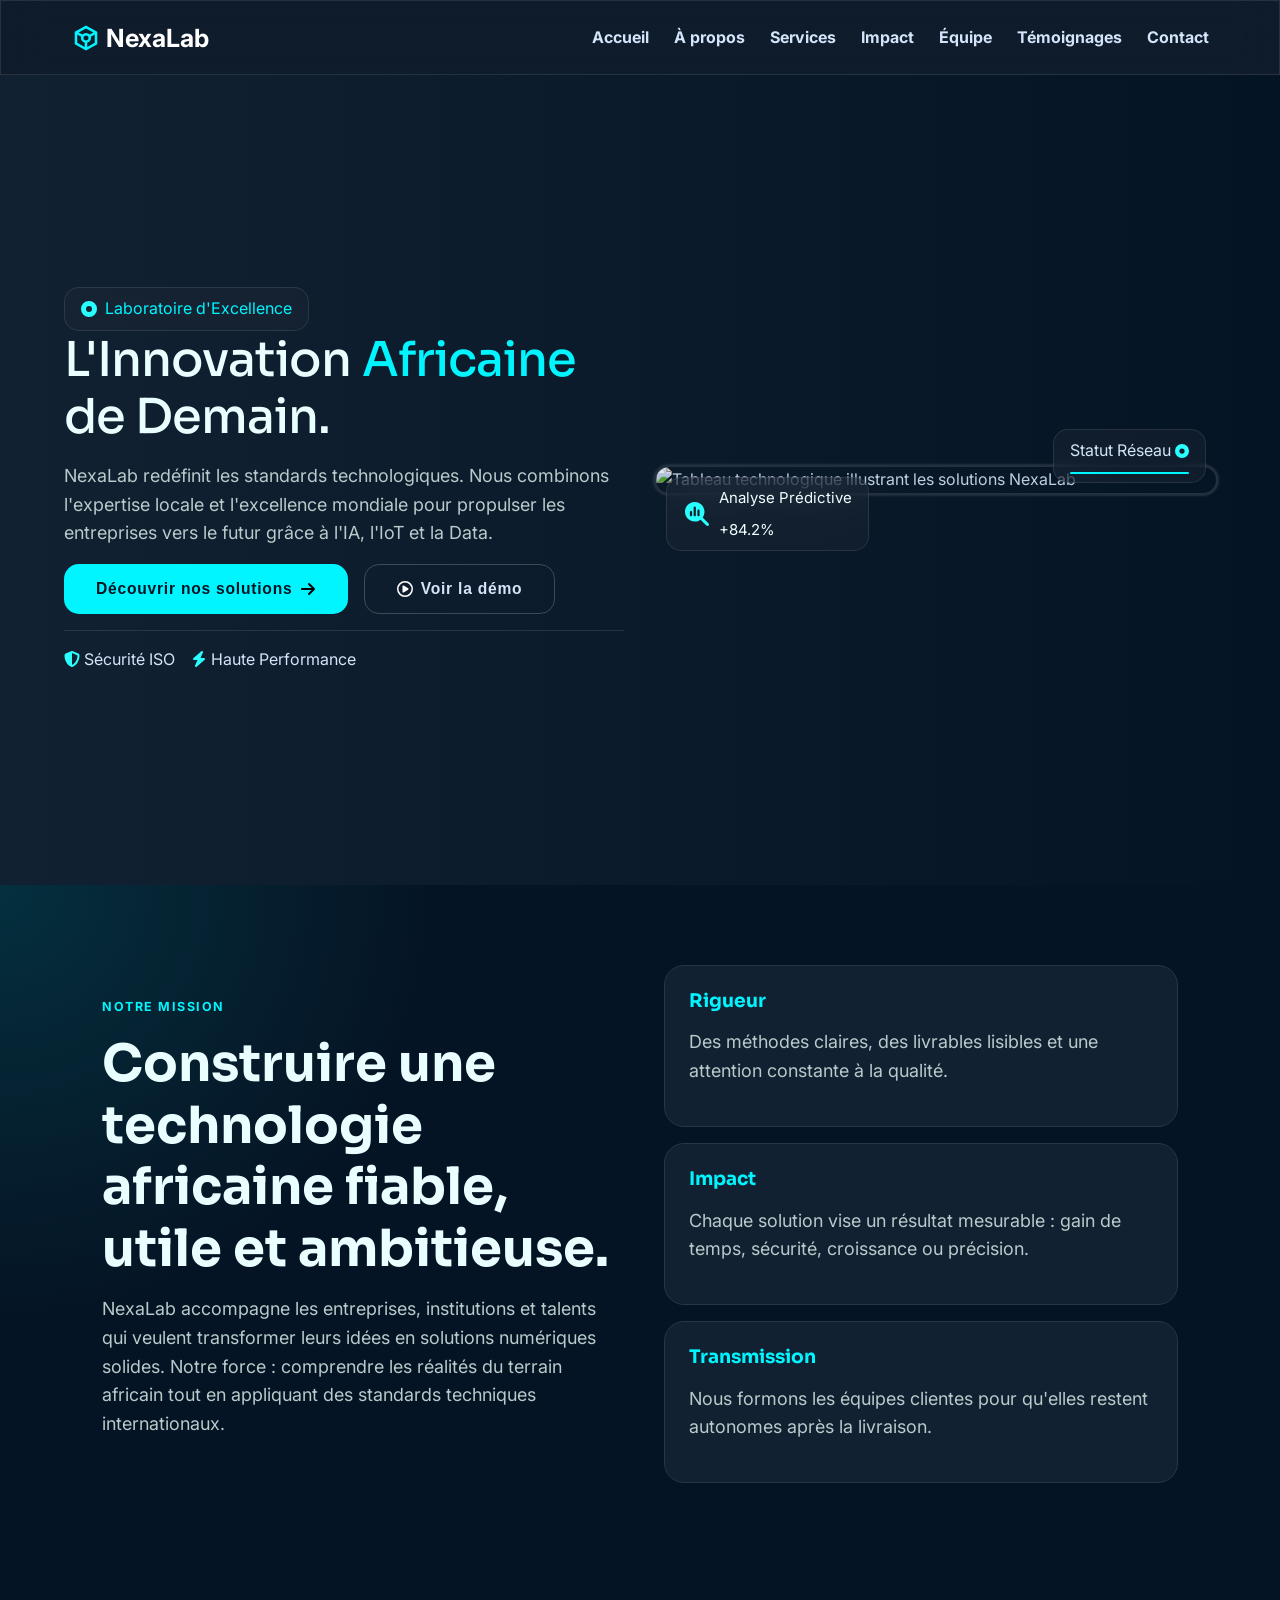
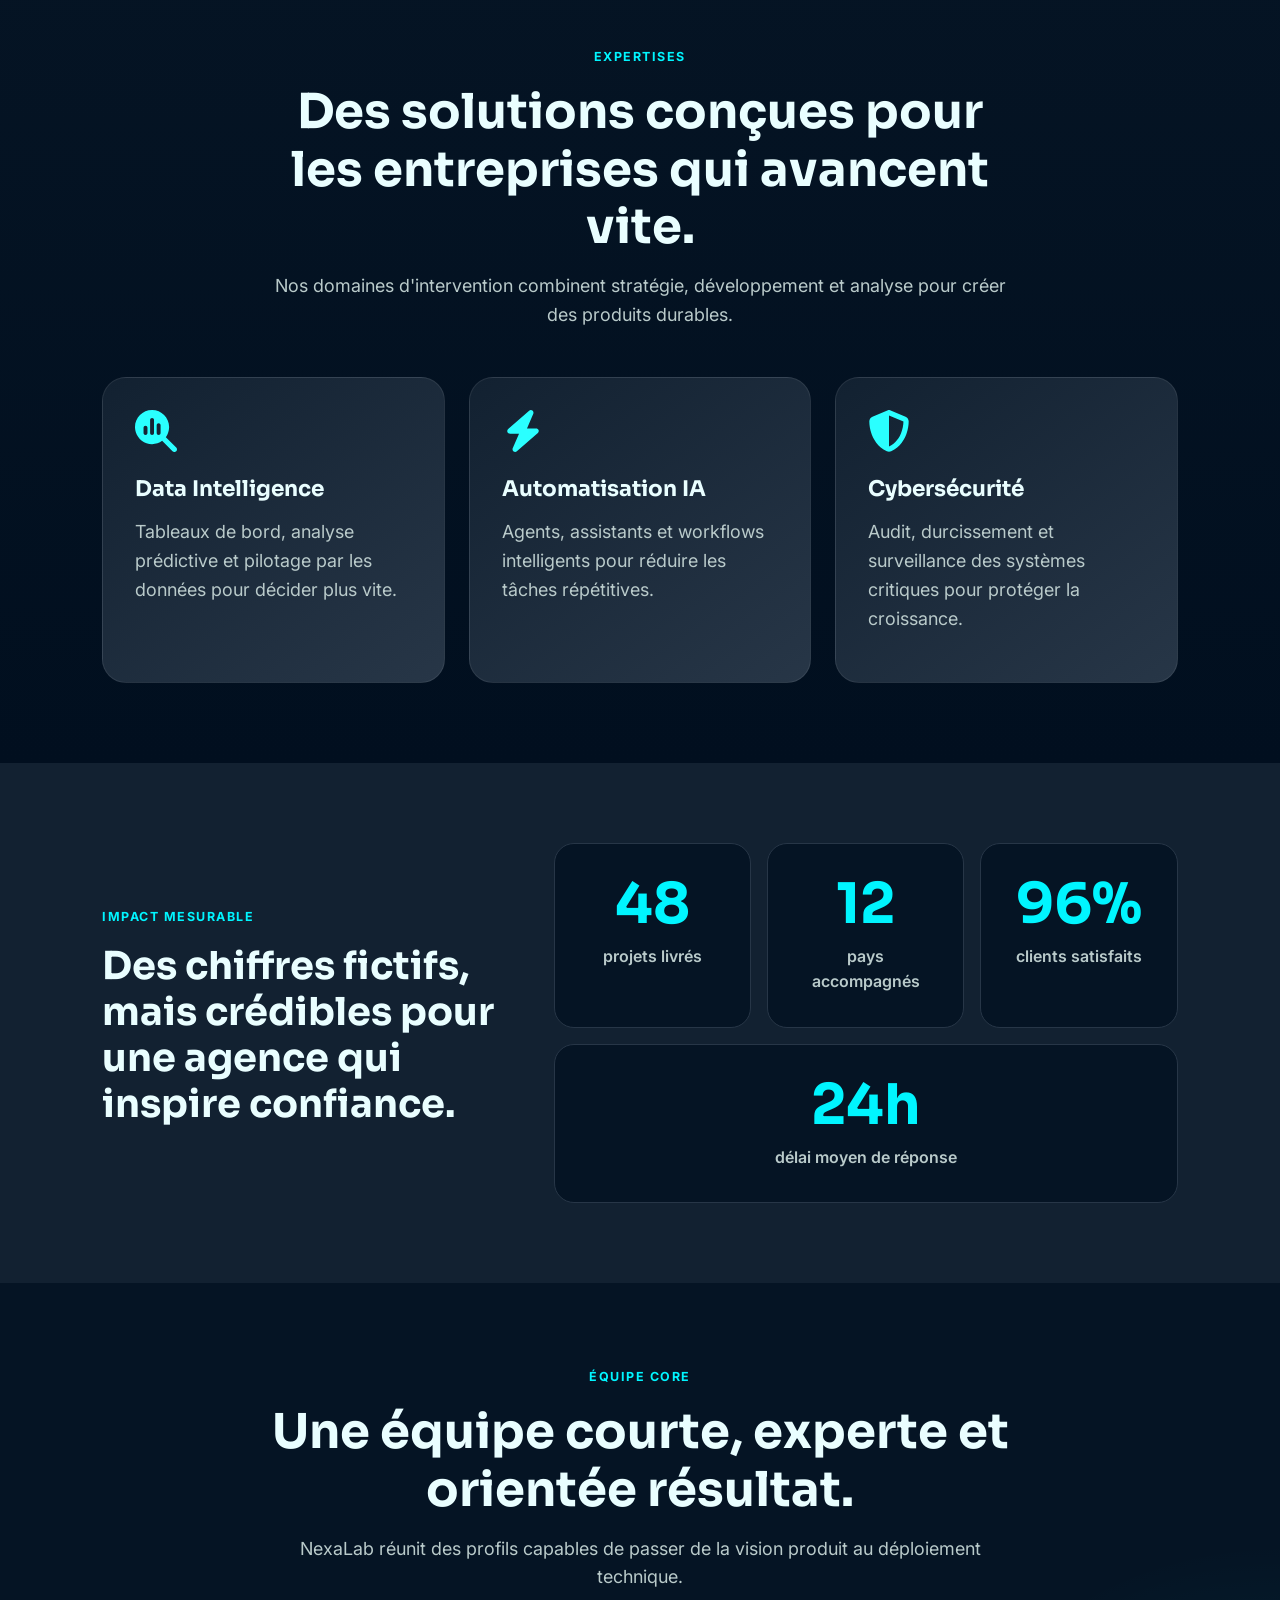
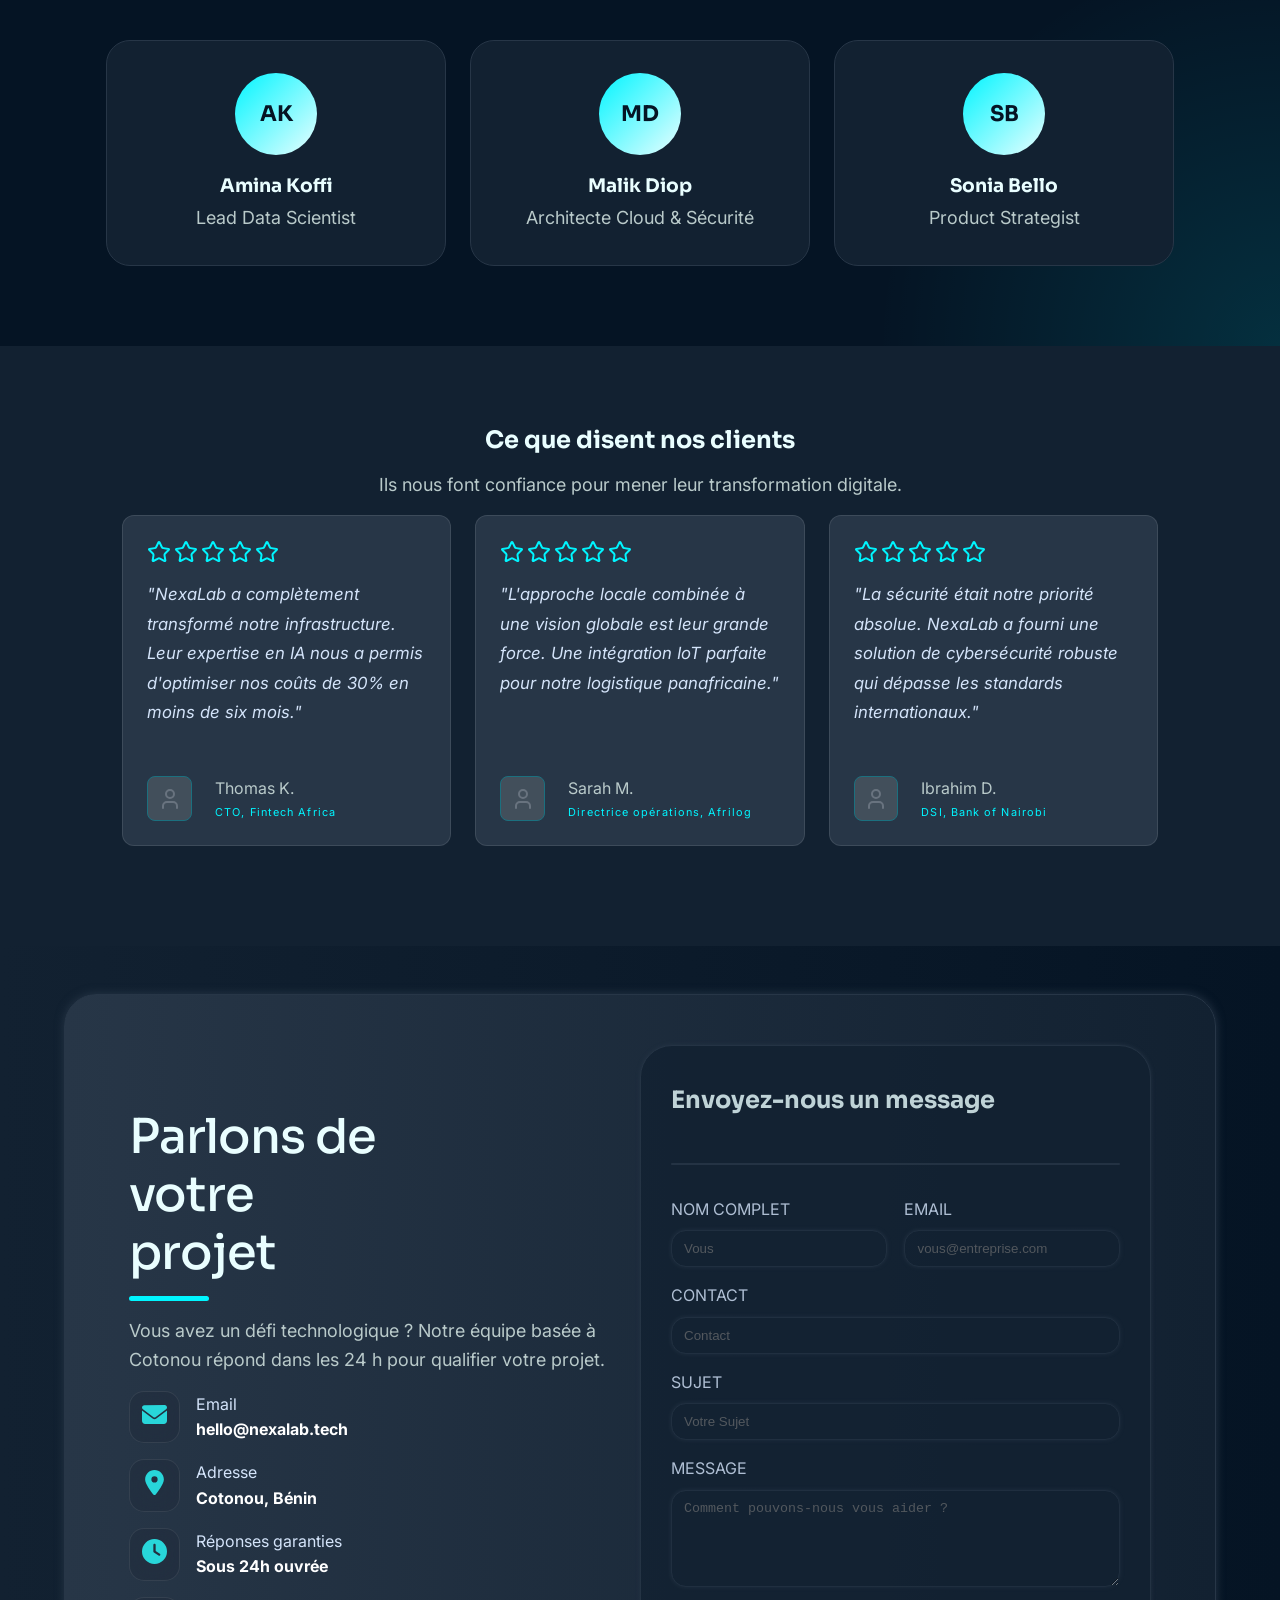
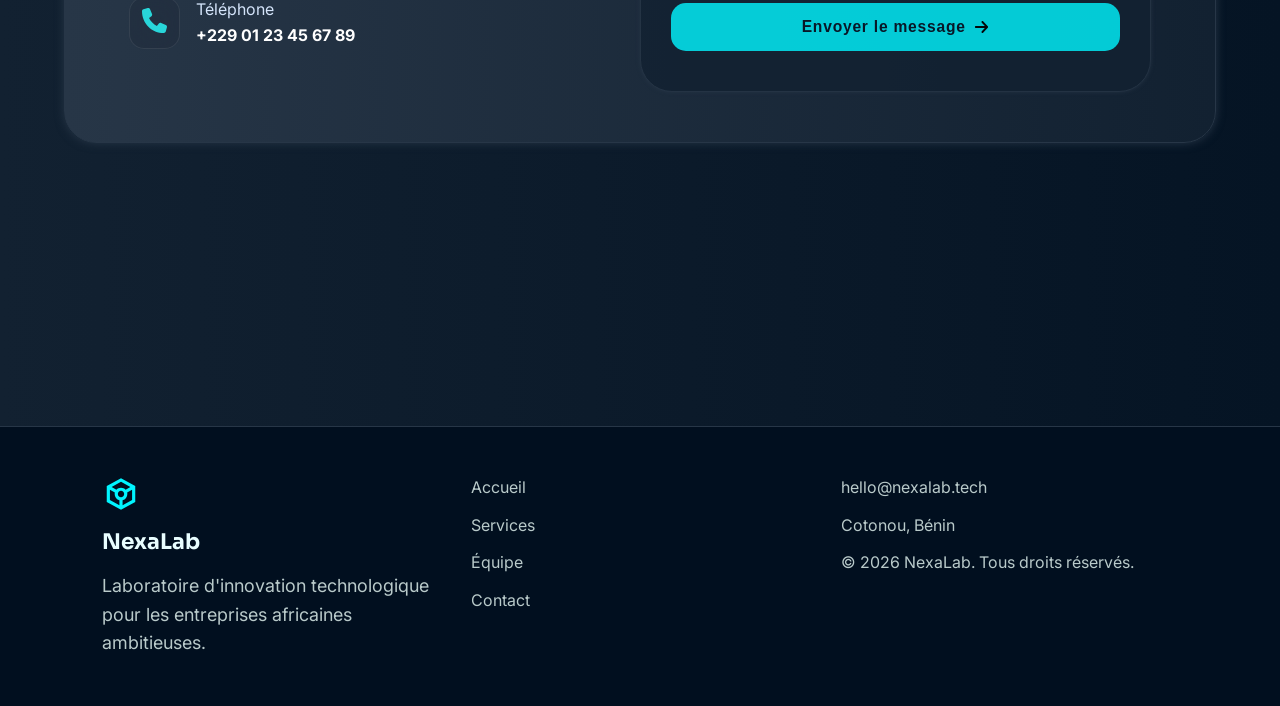
==== nexalab/index.html @ 7eaef346 "Finaliser la page d'accueil NexaLab" ====
<!DOCTYPE html>
<html lang="fr">

<head>
    <meta charset="UTF-8"> <!-- Définition de l'encodage des caractères dans la page-->
    <meta name="viewport" content="width=device-width, initial-scale=1.0">
    <!-- Metadonnées pour le référencement et les réseaux sociaux -->
    <meta name="NexaLab" content="NexaLab-Homepage"> <!-- Information sur la page -->
    <meta name="Groupe-N-6" content="NexaLab - Votre laboratoire de données de confiance">
    <!-- Information sur les auteurs de la page -->
    <title>NexaLab</title> <!-- Titre de la page -->
    <link rel="stylesheet" href="styles/base.css"> <!-- Liaison avec le fichier CSS pour les styles globaux -->
    <link rel="stylesheet" href="styles/header.css"> <!-- Liaison avec le fichier CSS pour les styles de l'en-tête -->
    <link rel="stylesheet" href="styles/hero.css">
    <!-- Liaison avec le fichier CSS pour les styles de la section hero -->
    <link rel="stylesheet" href="styles/services.css">
    <!-- Liaison avec le fichier CSS pour les styles de la section services -->
    <link rel="stylesheet" href="styles/stats.css">
    <!-- Liaison avec le fichier CSS pour les styles de la section statistiques -->
    <link rel="stylesheet" href="styles/team.css">
    <!-- Liaison avec le fichier CSS pour les styles de la section équipe -->
    <link rel="stylesheet" href="styles/testimonials.css">
    <!-- Liaison avec le fichier CSS pour les styles de la section témoignages -->
    <link rel="stylesheet" href="styles/contact.css">
    <!-- Liaison avec le fichier CSS pour les styles de la section contact -->
    <link rel="stylesheet" href="styles/about.css">
    <!-- Liaison avec le fichier CSS pour les styles de la section à propos -->
    <link rel="stylesheet" href="styles/footer.css">
    <!-- Liaison avec le fichier CSS pour les styles du pied de page -->
    <link rel="shortcut icon" href="assets/images/icons/NexaLab-icon.svg" type="image/svg+xml">
</head>

<body>
    <header id="header" class="glass-effect">
        <div class="header-logo">
            <img src="assets/images/icons/NexaLab-icon.svg" alt="Logo de l'entreprise">
            <span class="header-title">NexaLab</span>
        </div>
        <button class="menu-button" aria-label="Ouvrir le menu de navigation"><img class="menu-icon" src="assets/icons/menu-icon.svg" alt=""></button>
        <nav aria-label="Barre de navigation principale" class="header-navbar">
            <ul>
                <li><a href="#hero">Accueil</a></li>
                <li><a href="#a-propos">À propos</a></li>
                <li><a href="#services">Services</a></li>
                <li><a href="#stats">Impact</a></li>
                <li><a href="#team">Équipe</a></li>
                <li><a href="#temoignages">Témoignages</a></li>
                <li><a href="#contact">Contact</a></li>
            </ul>
        </nav>
    </header>
    <main>
        <section id="hero">
        <div class="container">
            <div class="container-left">
                <span class="info glass-effect"> <img class="fa-svg fa-svg--accent fa-anim-beat-fade"
                        src="assets/images/icons/circle-dot.svg" alt=""> Laboratoire d'Excellence</span>
                <h1 class="hero-title">L'Innovation <span class="hero-title-c">Africaine</span> de Demain.</h1>
                <p>NexaLab redéfinit les standards technologiques. Nous combinons l'expertise locale et l'excellence
                    mondiale pour propulser les entreprises vers le futur grâce à l'IA, l'IoT et la Data.</p>
                <div class="hero-buttons">
                    <button class="btn btn-primary">Découvrir nos solutions <img class="fa-svg fa-svg--black"
                            src="assets/images/icons/arrow-right.svg" alt=""></button>
                    <button class="btn btn-outline">
                        <img class="fa-svg fa-svg--white" src="assets/images/icons/circle-play-regular.svg" alt="">
                        Voir la démo
                    </button>
                </div>
                <div class="hero-divider"></div>
                <div class="hero-functions">
                    <div class="hero-function">
                        <img class="fa-svg fa-svg--accent" src="assets/images/icons/shield-halved.svg" alt="">
                        <span>Sécurité ISO</span>
                    </div>
                    <div class="hero-function">
                        <img class="fa-svg fa-svg--accent" src="assets/images/icons/bolt.svg" alt="">
                        <span>Haute Performance</span>
                    </div>
                </div>
            </div>
            <div class="container-right">
                <div class="hero-image-container">
                    <img class="hero-image" src="./assets/images/hero-innovation.svg" alt="Tableau technologique illustrant les solutions NexaLab">
                    <div class="hero-analyse glass-effect">
                        <img class="fa-svg fa-svg--accent" src="assets/images/icons/magnifying-glass-chart.svg"
                            alt="">
                        <div class="analyse-content">
                            <span>Analyse Prédictive</span>
                            +84.2%
                        </div>
                    </div>
                    <div class="hero-progress glass-effect">
                        <div class="progress-title">
                            Statut Réseau
                            <img class="fa-svg fa-svg--accent fa-anim-beat-fade"
                                src="assets/images/icons/circle-dot.svg" alt="">
                        </div>
                        <div class="hero-progress-bar"></div>
                    </div>
                </div>
            </div>
        </div>
        </section>

    <section id="a-propos" class="about-section">
        <div class="about-content">
            <span class="section-kicker">Notre mission</span>
            <h2>Construire une technologie africaine fiable, utile et ambitieuse.</h2>
            <p>
                NexaLab accompagne les entreprises, institutions et talents qui veulent transformer leurs idées
                en solutions numériques solides. Notre force : comprendre les réalités du terrain africain tout en
                appliquant des standards techniques internationaux.
            </p>
        </div>
        <div class="about-points">
            <article class="about-card">
                <h3>Rigueur</h3>
                <p>Des méthodes claires, des livrables lisibles et une attention constante à la qualité.</p>
            </article>
            <article class="about-card">
                <h3>Impact</h3>
                <p>Chaque solution vise un résultat mesurable : gain de temps, sécurité, croissance ou précision.</p>
            </article>
            <article class="about-card">
                <h3>Transmission</h3>
                <p>Nous formons les équipes clientes pour qu'elles restent autonomes après la livraison.</p>
            </article>
        </div>
    </section>

    <section id="services" class="services-section">
        <div class="section-heading">
            <span class="section-kicker">Expertises</span>
            <h2>Des solutions conçues pour les entreprises qui avancent vite.</h2>
            <p>Nos domaines d'intervention combinent stratégie, développement et analyse pour créer des produits durables.</p>
        </div>
        <div class="services-grid">
            <article class="service-card">
                <img class="service-icon" src="assets/images/icons/magnifying-glass-chart.svg" alt="">
                <h3>Data Intelligence</h3>
                <p>Tableaux de bord, analyse prédictive et pilotage par les données pour décider plus vite.</p>
            </article>
            <article class="service-card">
                <img class="service-icon" src="assets/images/icons/bolt.svg" alt="">
                <h3>Automatisation IA</h3>
                <p>Agents, assistants et workflows intelligents pour réduire les tâches répétitives.</p>
            </article>
            <article class="service-card">
                <img class="service-icon" src="assets/images/icons/shield-halved.svg" alt="">
                <h3>Cybersécurité</h3>
                <p>Audit, durcissement et surveillance des systèmes critiques pour protéger la croissance.</p>
            </article>
        </div>
    </section>

    <section id="stats" class="stats-section">
        <div class="stats-intro">
            <span class="section-kicker">Impact mesurable</span>
            <h2>Des chiffres fictifs, mais crédibles pour une agence qui inspire confiance.</h2>
        </div>
        <div class="stats-grid">
            <article class="stat-card">
                <strong>48</strong>
                <span>projets livrés</span>
            </article>
            <article class="stat-card">
                <strong>12</strong>
                <span>pays accompagnés</span>
            </article>
            <article class="stat-card">
                <strong>96%</strong>
                <span>clients satisfaits</span>
            </article>
            <article class="stat-card">
                <strong>24h</strong>
                <span>délai moyen de réponse</span>
            </article>
        </div>
    </section>

    <section id="team" class="team-section">
        <div class="section-heading">
            <span class="section-kicker">Équipe core</span>
            <h2>Une équipe courte, experte et orientée résultat.</h2>
            <p>NexaLab réunit des profils capables de passer de la vision produit au déploiement technique.</p>
        </div>
        <div class="team-grid">
            <article class="team-card">
                <div class="team-avatar">AK</div>
                <h3>Amina Koffi</h3>
                <p>Lead Data Scientist</p>
            </article>
            <article class="team-card">
                <div class="team-avatar">MD</div>
                <h3>Malik Diop</h3>
                <p>Architecte Cloud & Sécurité</p>
            </article>
            <article class="team-card">
                <div class="team-avatar">SB</div>
                <h3>Sonia Bello</h3>
                <p>Product Strategist</p>
            </article>
        </div>
    </section>
    
     <!-- témoignage-->
<section class="temoignages" id="temoignages">
      <div class="section-header">
        <div>
          <h2 class="section-title">Ce que disent nos clients</h2>
          <p class="section-subtitle">Ils nous font confiance pour mener leur transformation digitale.</p>
        </div>
      </div>

      <div class="temoignages__grid">

        <article class="temoignage-card">
          <div class="temoignage-card__top">
            <div class="temoignage-card__stars">
              <svg xmlns="http://www.w3.org/2000/svg" width="24" height="24" viewBox="0 0 24 24" fill="none" stroke="currentColor" stroke-width="2" stroke-linecap="round" stroke-linejoin="round" class="lucide lucide-star-icon lucide-star"><path d="M11.525 2.295a.53.53 0 0 1 .95 0l2.31 4.679a2.123 2.123 0 0 0 1.595 1.16l5.166.756a.53.53 0 0 1 .294.904l-3.736 3.638a2.123 2.123 0 0 0-.611 1.878l.882 5.14a.53.53 0 0 1-.771.56l-4.618-2.428a2.122 2.122 0 0 0-1.973 0L6.396 21.01a.53.53 0 0 1-.77-.56l.881-5.139a2.122 2.122 0 0 0-.611-1.879L2.16 9.795a.53.53 0 0 1 .294-.906l5.165-.755a2.122 2.122 0 0 0 1.597-1.16z"/></svg>
              <svg xmlns="http://www.w3.org/2000/svg" width="24" height="24" viewBox="0 0 24 24" fill="none" stroke="currentColor" stroke-width="2" stroke-linecap="round" stroke-linejoin="round" class="lucide lucide-star-icon lucide-star"><path d="M11.525 2.295a.53.53 0 0 1 .95 0l2.31 4.679a2.123 2.123 0 0 0 1.595 1.16l5.166.756a.53.53 0 0 1 .294.904l-3.736 3.638a2.123 2.123 0 0 0-.611 1.878l.882 5.14a.53.53 0 0 1-.771.56l-4.618-2.428a2.122 2.122 0 0 0-1.973 0L6.396 21.01a.53.53 0 0 1-.77-.56l.881-5.139a2.122 2.122 0 0 0-.611-1.879L2.16 9.795a.53.53 0 0 1 .294-.906l5.165-.755a2.122 2.122 0 0 0 1.597-1.16z"/></svg>
              <svg xmlns="http://www.w3.org/2000/svg" width="24" height="24" viewBox="0 0 24 24" fill="none" stroke="currentColor" stroke-width="2" stroke-linecap="round" stroke-linejoin="round" class="lucide lucide-star-icon lucide-star"><path d="M11.525 2.295a.53.53 0 0 1 .95 0l2.31 4.679a2.123 2.123 0 0 0 1.595 1.16l5.166.756a.53.53 0 0 1 .294.904l-3.736 3.638a2.123 2.123 0 0 0-.611 1.878l.882 5.14a.53.53 0 0 1-.771.56l-4.618-2.428a2.122 2.122 0 0 0-1.973 0L6.396 21.01a.53.53 0 0 1-.77-.56l.881-5.139a2.122 2.122 0 0 0-.611-1.879L2.16 9.795a.53.53 0 0 1 .294-.906l5.165-.755a2.122 2.122 0 0 0 1.597-1.16z"/></svg>
              <svg xmlns="http://www.w3.org/2000/svg" width="24" height="24" viewBox="0 0 24 24" fill="none" stroke="currentColor" stroke-width="2" stroke-linecap="round" stroke-linejoin="round" class="lucide lucide-star-icon lucide-star"><path d="M11.525 2.295a.53.53 0 0 1 .95 0l2.31 4.679a2.123 2.123 0 0 0 1.595 1.16l5.166.756a.53.53 0 0 1 .294.904l-3.736 3.638a2.123 2.123 0 0 0-.611 1.878l.882 5.14a.53.53 0 0 1-.771.56l-4.618-2.428a2.122 2.122 0 0 0-1.973 0L6.396 21.01a.53.53 0 0 1-.77-.56l.881-5.139a2.122 2.122 0 0 0-.611-1.879L2.16 9.795a.53.53 0 0 1 .294-.906l5.165-.755a2.122 2.122 0 0 0 1.597-1.16z"/></svg>
              <svg xmlns="http://www.w3.org/2000/svg" width="24" height="24" viewBox="0 0 24 24" fill="none" stroke="currentColor" stroke-width="2" stroke-linecap="round" stroke-linejoin="round" class="lucide lucide-star-icon lucide-star"><path d="M11.525 2.295a.53.53 0 0 1 .95 0l2.31 4.679a2.123 2.123 0 0 0 1.595 1.16l5.166.756a.53.53 0 0 1 .294.904l-3.736 3.638a2.123 2.123 0 0 0-.611 1.878l.882 5.14a.53.53 0 0 1-.771.56l-4.618-2.428a2.122 2.122 0 0 0-1.973 0L6.396 21.01a.53.53 0 0 1-.77-.56l.881-5.139a2.122 2.122 0 0 0-.611-1.879L2.16 9.795a.53.53 0 0 1 .294-.906l5.165-.755a2.122 2.122 0 0 0 1.597-1.16z"/></svg>
            </div>
          </div>
          <p class="temoignage-card__text">
           "NexaLab a complètement transformé notre infrastructure. Leur expertise en IA nous a permis d'optimiser nos coûts de 30% en moins de six mois."
          </p>
          <div class="temoignage-card__author">
            <div class="temoignage-card__avatar">
              <svg xmlns="http://www.w3.org/2000/svg" width="24" height="24" viewBox="0 0 24 24" fill="none" stroke="currentColor" stroke-width="2" stroke-linecap="round" stroke-linejoin="round" class="lucide lucide-user-icon lucide-user"><path d="M19 21v-2a4 4 0 0 0-4-4H9a4 4 0 0 0-4 4v2"/><circle cx="12" cy="7" r="4"/></svg>
            </div>
            <div>
              <span class="temoignage-card__name">Thomas K.</span>
              <span class="temoignage-card__role">CTO, Fintech Africa</span>
            </div>
          </div>
        </article>

        <article class="temoignage-card">
          <div class="temoignage-card__top">
            <div class="temoignage-card__stars">
              <svg xmlns="http://www.w3.org/2000/svg" width="24" height="24" viewBox="0 0 24 24" fill="none" stroke="currentColor" stroke-width="2" stroke-linecap="round" stroke-linejoin="round" class="lucide lucide-star-icon lucide-star"><path d="M11.525 2.295a.53.53 0 0 1 .95 0l2.31 4.679a2.123 2.123 0 0 0 1.595 1.16l5.166.756a.53.53 0 0 1 .294.904l-3.736 3.638a2.123 2.123 0 0 0-.611 1.878l.882 5.14a.53.53 0 0 1-.771.56l-4.618-2.428a2.122 2.122 0 0 0-1.973 0L6.396 21.01a.53.53 0 0 1-.77-.56l.881-5.139a2.122 2.122 0 0 0-.611-1.879L2.16 9.795a.53.53 0 0 1 .294-.906l5.165-.755a2.122 2.122 0 0 0 1.597-1.16z"/></svg>
              <svg xmlns="http://www.w3.org/2000/svg" width="24" height="24" viewBox="0 0 24 24" fill="none" stroke="currentColor" stroke-width="2" stroke-linecap="round" stroke-linejoin="round" class="lucide lucide-star-icon lucide-star"><path d="M11.525 2.295a.53.53 0 0 1 .95 0l2.31 4.679a2.123 2.123 0 0 0 1.595 1.16l5.166.756a.53.53 0 0 1 .294.904l-3.736 3.638a2.123 2.123 0 0 0-.611 1.878l.882 5.14a.53.53 0 0 1-.771.56l-4.618-2.428a2.122 2.122 0 0 0-1.973 0L6.396 21.01a.53.53 0 0 1-.77-.56l.881-5.139a2.122 2.122 0 0 0-.611-1.879L2.16 9.795a.53.53 0 0 1 .294-.906l5.165-.755a2.122 2.122 0 0 0 1.597-1.16z"/></svg>
              <svg xmlns="http://www.w3.org/2000/svg" width="24" height="24" viewBox="0 0 24 24" fill="none" stroke="currentColor" stroke-width="2" stroke-linecap="round" stroke-linejoin="round" class="lucide lucide-star-icon lucide-star"><path d="M11.525 2.295a.53.53 0 0 1 .95 0l2.31 4.679a2.123 2.123 0 0 0 1.595 1.16l5.166.756a.53.53 0 0 1 .294.904l-3.736 3.638a2.123 2.123 0 0 0-.611 1.878l.882 5.14a.53.53 0 0 1-.771.56l-4.618-2.428a2.122 2.122 0 0 0-1.973 0L6.396 21.01a.53.53 0 0 1-.77-.56l.881-5.139a2.122 2.122 0 0 0-.611-1.879L2.16 9.795a.53.53 0 0 1 .294-.906l5.165-.755a2.122 2.122 0 0 0 1.597-1.16z"/></svg>
              <svg xmlns="http://www.w3.org/2000/svg" width="24" height="24" viewBox="0 0 24 24" fill="none" stroke="currentColor" stroke-width="2" stroke-linecap="round" stroke-linejoin="round" class="lucide lucide-star-icon lucide-star"><path d="M11.525 2.295a.53.53 0 0 1 .95 0l2.31 4.679a2.123 2.123 0 0 0 1.595 1.16l5.166.756a.53.53 0 0 1 .294.904l-3.736 3.638a2.123 2.123 0 0 0-.611 1.878l.882 5.14a.53.53 0 0 1-.771.56l-4.618-2.428a2.122 2.122 0 0 0-1.973 0L6.396 21.01a.53.53 0 0 1-.77-.56l.881-5.139a2.122 2.122 0 0 0-.611-1.879L2.16 9.795a.53.53 0 0 1 .294-.906l5.165-.755a2.122 2.122 0 0 0 1.597-1.16z"/></svg>
              <svg xmlns="http://www.w3.org/2000/svg" width="24" height="24" viewBox="0 0 24 24" fill="none" stroke="currentColor" stroke-width="2" stroke-linecap="round" stroke-linejoin="round" class="lucide lucide-star-icon lucide-star"><path d="M11.525 2.295a.53.53 0 0 1 .95 0l2.31 4.679a2.123 2.123 0 0 0 1.595 1.16l5.166.756a.53.53 0 0 1 .294.904l-3.736 3.638a2.123 2.123 0 0 0-.611 1.878l.882 5.14a.53.53 0 0 1-.771.56l-4.618-2.428a2.122 2.122 0 0 0-1.973 0L6.396 21.01a.53.53 0 0 1-.77-.56l.881-5.139a2.122 2.122 0 0 0-.611-1.879L2.16 9.795a.53.53 0 0 1 .294-.906l5.165-.755a2.122 2.122 0 0 0 1.597-1.16z"/></svg>
            </div>
          </div>
          <p class="temoignage-card__text">
            "L'approche locale combinée à une vision globale est leur grande force. Une intégration IoT parfaite pour notre logistique panafricaine."
          </p>
          <div class="temoignage-card__author">
            <div class="temoignage-card__avatar">
              <svg xmlns="http://www.w3.org/2000/svg" width="24" height="24" viewBox="0 0 24 24" fill="none" stroke="currentColor" stroke-width="2" stroke-linecap="round" stroke-linejoin="round" class="lucide lucide-user-icon lucide-user"><path d="M19 21v-2a4 4 0 0 0-4-4H9a4 4 0 0 0-4 4v2"/><circle cx="12" cy="7" r="4"/></svg>
            </div>
            <div>
              <span class="temoignage-card__name">Sarah M.</span>
              <span class="temoignage-card__role">Directrice opérations, Afrilog</span>
            </div>
          </div>
        </article>

        <article class="temoignage-card">
          <div class="temoignage-card__top">
            <div class="temoignage-card__stars">
              <svg xmlns="http://www.w3.org/2000/svg" width="24" height="24" viewBox="0 0 24 24" fill="none" stroke="currentColor" stroke-width="2" stroke-linecap="round" stroke-linejoin="round" class="lucide lucide-star-icon lucide-star"><path d="M11.525 2.295a.53.53 0 0 1 .95 0l2.31 4.679a2.123 2.123 0 0 0 1.595 1.16l5.166.756a.53.53 0 0 1 .294.904l-3.736 3.638a2.123 2.123 0 0 0-.611 1.878l.882 5.14a.53.53 0 0 1-.771.56l-4.618-2.428a2.122 2.122 0 0 0-1.973 0L6.396 21.01a.53.53 0 0 1-.77-.56l.881-5.139a2.122 2.122 0 0 0-.611-1.879L2.16 9.795a.53.53 0 0 1 .294-.906l5.165-.755a2.122 2.122 0 0 0 1.597-1.16z"/></svg>
              <svg xmlns="http://www.w3.org/2000/svg" width="24" height="24" viewBox="0 0 24 24" fill="none" stroke="currentColor" stroke-width="2" stroke-linecap="round" stroke-linejoin="round" class="lucide lucide-star-icon lucide-star"><path d="M11.525 2.295a.53.53 0 0 1 .95 0l2.31 4.679a2.123 2.123 0 0 0 1.595 1.16l5.166.756a.53.53 0 0 1 .294.904l-3.736 3.638a2.123 2.123 0 0 0-.611 1.878l.882 5.14a.53.53 0 0 1-.771.56l-4.618-2.428a2.122 2.122 0 0 0-1.973 0L6.396 21.01a.53.53 0 0 1-.77-.56l.881-5.139a2.122 2.122 0 0 0-.611-1.879L2.16 9.795a.53.53 0 0 1 .294-.906l5.165-.755a2.122 2.122 0 0 0 1.597-1.16z"/></svg>
              <svg xmlns="http://www.w3.org/2000/svg" width="24" height="24" viewBox="0 0 24 24" fill="none" stroke="currentColor" stroke-width="2" stroke-linecap="round" stroke-linejoin="round" class="lucide lucide-star-icon lucide-star"><path d="M11.525 2.295a.53.53 0 0 1 .95 0l2.31 4.679a2.123 2.123 0 0 0 1.595 1.16l5.166.756a.53.53 0 0 1 .294.904l-3.736 3.638a2.123 2.123 0 0 0-.611 1.878l.882 5.14a.53.53 0 0 1-.771.56l-4.618-2.428a2.122 2.122 0 0 0-1.973 0L6.396 21.01a.53.53 0 0 1-.77-.56l.881-5.139a2.122 2.122 0 0 0-.611-1.879L2.16 9.795a.53.53 0 0 1 .294-.906l5.165-.755a2.122 2.122 0 0 0 1.597-1.16z"/></svg>
              <svg xmlns="http://www.w3.org/2000/svg" width="24" height="24" viewBox="0 0 24 24" fill="none" stroke="currentColor" stroke-width="2" stroke-linecap="round" stroke-linejoin="round" class="lucide lucide-star-icon lucide-star"><path d="M11.525 2.295a.53.53 0 0 1 .95 0l2.31 4.679a2.123 2.123 0 0 0 1.595 1.16l5.166.756a.53.53 0 0 1 .294.904l-3.736 3.638a2.123 2.123 0 0 0-.611 1.878l.882 5.14a.53.53 0 0 1-.771.56l-4.618-2.428a2.122 2.122 0 0 0-1.973 0L6.396 21.01a.53.53 0 0 1-.77-.56l.881-5.139a2.122 2.122 0 0 0-.611-1.879L2.16 9.795a.53.53 0 0 1 .294-.906l5.165-.755a2.122 2.122 0 0 0 1.597-1.16z"/></svg>
              <svg xmlns="http://www.w3.org/2000/svg" width="24" height="24" viewBox="0 0 24 24" fill="none" stroke="currentColor" stroke-width="2" stroke-linecap="round" stroke-linejoin="round" class="lucide lucide-star-icon lucide-star"><path d="M11.525 2.295a.53.53 0 0 1 .95 0l2.31 4.679a2.123 2.123 0 0 0 1.595 1.16l5.166.756a.53.53 0 0 1 .294.904l-3.736 3.638a2.123 2.123 0 0 0-.611 1.878l.882 5.14a.53.53 0 0 1-.771.56l-4.618-2.428a2.122 2.122 0 0 0-1.973 0L6.396 21.01a.53.53 0 0 1-.77-.56l.881-5.139a2.122 2.122 0 0 0-.611-1.879L2.16 9.795a.53.53 0 0 1 .294-.906l5.165-.755a2.122 2.122 0 0 0 1.597-1.16z"/></svg>
              <span class="ico" data-icon="star-half"></span>
            </div>
          </div>
          <p class="temoignage-card__text">
            "La sécurité était notre priorité absolue. NexaLab a fourni une solution de cybersécurité robuste qui dépasse les standards internationaux."
          </p>
          <div class="temoignage-card__author">
            <div class="temoignage-card__avatar">
              <svg xmlns="http://www.w3.org/2000/svg" width="24" height="24" viewBox="0 0 24 24" fill="none" stroke="currentColor" stroke-width="2" stroke-linecap="round" stroke-linejoin="round" class="lucide lucide-user-icon lucide-user"><path d="M19 21v-2a4 4 0 0 0-4-4H9a4 4 0 0 0-4 4v2"/><circle cx="12" cy="7" r="4"/></svg>
            </div>
            <div>
              <span class="temoignage-card__name">Ibrahim D.</span>
              <span class="temoignage-card__role">DSI, Bank of Nairobi</span>
            </div>
          </div>
        </article>

      </div>
    </section>


    <section id="contact">
        <div class="container">
            <div class="container-left">
                <h2 class="contact-title">Parlons de votre projet</h2>
                <p>Vous avez un défi technologique ? Notre équipe basée à Cotonou répond dans les 24 h pour qualifier
                    votre projet.</p>
                <div class="contact-info">
                    <div class="contact-item">
                        <span class="glass-effect">
                            <img class="fa-svg fa-svg--accent" src="assets/images/icons/envelope.svg" alt="">
                        </span>
                        <div class="item-info">
                            <span class="title">Email</span>
                            <a href="mailto:hello@nexalab.tech" class="secondary-text">hello@nexalab.tech</a>
                        </div>
                    </div>
                    <div class="contact-item">
                        <span class="glass-effect">
                            <img class="fa-svg fa-svg--accent" src="assets/images/icons/location-dot.svg" alt="">
                        </span>
                        <div class="item-info">
                            <span class="title">Adresse</span>
                            <span class="secondary-text">Cotonou, Bénin</span>
                        </div>
                    </div>
                    <div class="contact-item">
                        <span class="glass-effect">
                            <img class="fa-svg fa-svg--accent" src="assets/images/icons/clock.svg" alt="">
                        </span>
                        <div class="item-info">
                            <span class="title">Réponses garanties</span>
                            <span class="secondary-text">Sous 24h ouvrée</span>
                        </div>
                    </div>
                    <div class="contact-item">
                        <span class="glass-effect">
                            <img class="fa-svg fa-svg--accent" src="assets/images/icons/phone.svg" alt="">
                        </span>
                        <div class="item-info">
                            <span class="title">Téléphone</span>
                            <span class="secondary-text">+229 01 23 45 67 89</span>
                        </div>
                    </div>
                </div>
            </div>
            <div class="container-right">
                <form class="contact-form" action="#" method="get">
                    <div class="form-title">
                        <h2>Envoyez-nous un message</h2>
                    </div>
                    <div class="bar"></div>
                    <div class="name-email">
                        <label for="name">
                            <span>Nom Complet</span>
                            <input type="text" placeholder="Vous" id="name" required>
                        </label>
                        <label for="email">
                            <span>Email</span>
                            <input type="email" placeholder="vous@entreprise.com" id="email" required>
                        </label>
                    </div>
                    <label for="phone" class="unique">
                        <span>Contact</span>
                        <input type="tel" placeholder="Contact" id="phone" required>
                    </label>
                    <label for="subject" class="unique">
                        <span>Sujet</span>
                        <input type="text" name="Sujet" id="subject" placeholder="Votre Sujet" required>
                    </label>
                    <label for="message" class="unique">
                        <span>Message</span>
                        <textarea rows="5" id="message" required
                            placeholder="Comment pouvons-nous vous aider ?"></textarea>
                    </label>
                    <button type="submit" class="btn btn-primary">Envoyer le message <img class="fa-svg fa-svg--black"
                            src="assets/images/icons/arrow-right.svg" alt=""></button>
                </form>
            </div>
        </div>
    </section>
    </main>
    <footer class="site-footer">
        <div class="footer-brand">
            <img src="assets/images/icons/NexaLab-icon.svg" alt="Logo NexaLab">
            <span>NexaLab</span>
            <p>Laboratoire d'innovation technologique pour les entreprises africaines ambitieuses.</p>
        </div>
        <nav class="footer-links" aria-label="Liens de pied de page">
            <a href="#hero">Accueil</a>
            <a href="#services">Services</a>
            <a href="#team">Équipe</a>
            <a href="#contact">Contact</a>
        </nav>
        <div class="footer-contact">
            <a href="mailto:hello@nexalab.tech">hello@nexalab.tech</a>
            <span>Cotonou, Bénin</span>
            <span>© 2026 NexaLab. Tous droits réservés.</span>
        </div>
    </footer>
</body>

</html>
---- nexalab/styles/base.css ----
/* Importation des polices Google Fonts */
@import url('https://fonts.googleapis.com/css2?family=Inter:wght@400;600&family=Sora:wght@600;700&display=swap');

:root {
    /* --- Palette de Couleurs --- */
    --bg-main: #051424;
    --bg-surface: #122131;
    --bg-surface-variant: #273647;
    --bg-surface-lowest: #010f1f;

    /* --- Couleurs d'Accentuation --- */
    --accent-primary: #00f5ff;
    --accent-primary-light: #e9feff;
    --accent-primary-dark: #00dce5;

    /* --- Couleurs de Texte --- */
    --text-main: #d4e4fa;
    --text-muted: #b9caca;


    /* --- Typographie --- */
    --font-heading: 'Sora', sans-serif;
    --font-body: 'Inter', sans-serif;

    /* --- Transitions --- */
    --transition-fast: 0.2s ease-in-out;
    --transition-normal: 0.3s ease-in-out;
}

/* Reset du CSS */

* {
    box-sizing: border-box;
    margin: 0;
    padding: 0;
}

html {
    scroll-behavior: smooth;
    color-scheme: dark;
    scrollbar-width: thin;
    scrollbar-color: var(--accent-primary-dark) var(--bg-surface);
}

body {
    background-color: var(--bg-main);
    font-family: var(--font-body);
    color: var(--text-main);
    line-height: 1.6;
    -webkit-font-smoothing: antialiased;
    overflow-x: hidden;
    scrollbar-width: thin;
    scrollbar-color: var(--accent-primary-dark) var(--bg-surface);
}

/* Styles pour la barre de défilement du Site */
html::-webkit-scrollbar {
    width: 15px;
    height: 15px;
}

html::-webkit-scrollbar-track {
    background: var(--bg-surface);
}

html::-webkit-scrollbar-thumb {
    background: var(--bg-surface-variant);
    border-radius: 999px;
    border: 3px solid var(--bg-surface);
}

html::-webkit-scrollbar-thumb:hover {
    background: var(--accent-primary-dark);
}

/* Image responsive de base */
img {
    max-width: 100%;
    display: block;
}

h1,
h2,
h3,
h4,
h5,
h6 {
    font-family: var(--font-heading);
    color: var(--accent-primary-light);
    line-height: 1.2;
    margin-bottom: 1rem;
}

p {
    color: var(--text-muted);
    margin-bottom: 1rem;
    font-size: large;
}

a {
    text-decoration: none;
    color: inherit;
    transition: color var(--transition-fast);
}

a:focus-visible,
button:focus-visible,
input:focus-visible,
textarea:focus-visible {
    outline: 2px solid var(--accent-primary);
    outline-offset: 3px;
}

.btn {
    display: inline-flex;
    align-items: center;
    justify-content: center;
    gap: 0.5rem;
    padding: 0.95rem 2rem;
    font-weight: 600;
    font-size: 0.975rem;
    letter-spacing: 0.05em;
    cursor: pointer;
    border: none;
    border-radius: 15px;
}

/* Bouton Principal (Call To Action) */
.btn-primary {
    background-color: var(--accent-primary);
    color: var(--bg-main);
    transition: all var(--transition-normal);
}

.btn-primary:hover {
    box-shadow: 0px 0px 15px rgba(0, 245, 255, 0.25);
    transform: translateY(-2px);
    transition: all var(--transition-normal);
}

/* Bouton Secondaire (Outline) */
.btn-outline {
    background-color: transparent;
    color: var(--text-main);
    border: 1px solid rgba(255, 255, 255, 0.2);
    transition: all var(--transition-normal);
}

.btn-outline:hover {
    background-color: var(--bg-surface-variant);
    border-color: transparent;
    transition: all var(--transition-normal);
}

.glass-effect {
    background-color: rgba(31, 41, 55, 0.4);
    backdrop-filter: blur(20px);
    -webkit-backdrop-filter: blur(20px);
    /* Compatibilité Safari */
    border: 1px solid rgba(255, 255, 255, 0.1);
}
---- nexalab/styles/header.css ----
#header {
    position: sticky;
    top: 0;
    z-index: 1;
    width: 100%;
    height: 75px;
    display: flex;
    justify-content: space-between;
    align-items: center;
    padding: 10px;
}

.header-logo {
    display: flex;
    align-items: center;
    justify-content: center;
    gap: 5px;
    padding: 10px;
    text-align: center;
    margin-left: 4%;
}

.header-logo img {
    height: 30px;
    width: 30px;
}

.header-logo .header-title {
    color: white;
    font-size: 25px;
    font-weight: bold;
}

.header-navbar {
    width: auto;
    margin-right: 4%;
}

.header-navbar ul {
    display: flex;
    justify-content: space-between;
    text-align: center;
    gap: 25px;
    list-style: none;
    padding: 10px;
}

#header .menu-button {
    display: none;
    width: 30px;
    background-color: transparent;
    margin-right: 5%;
    border: none;
    cursor: pointer;
}

.header-navbar ul li a {
    color: var(--text-main);
    width: auto;
    font-size: 16px;
    font-weight: bold;
    text-decoration: none;
    position: relative;
}

.header-navbar ul li a:hover {
    font-weight: 700;
}

.header-navbar ul li a::before {
    content: " ";
    position: absolute;
    bottom: -8px;
    left: 0;
    height: 1.5px;
    background: var(--text-main);
    width: 0%;
    transition: 0.4s;
}

.header-navbar ul li a:hover::before {
    width: 100%;
}

.header-navbar ul li a:active {
    color: var(--accent-primary-dark);
}

@media (max-width: 768px) {
    .header-navbar {
        position: absolute;
        top: 80px;
        right: 5px;
        left: 5px;
        visibility: hidden;
        width: auto;
        overflow: hidden;
    }

    #header .header-logo img {
        height: 30px;
        width: 30px;
        padding-bottom: 3px;
    }

    #header .header-title {
        font-size: 15px;
        font-weight: bold;
    }

    #header .menu-button {
        display: block;
    }

    #header .menu-button:hover~.header-navbar,
    #header .menu-button:focus~.header-navbar {
        visibility: visible;
    }

    .header-navbar:hover {
        visibility: visible;
    }

    .header-navbar ul {
        flex-direction: column;
        gap: 10px;
        padding: 10px 10px 5px 10px;
        border-radius: 0px 0px 10px 10px;
        line-height: 1.5;
        background-color: rgba(31, 41, 55, 0.803);
        backdrop-filter: blur(20px);
        -webkit-backdrop-filter: blur(20px);
        border: 2px solid rgba(255, 255, 255, 0.1);
    }

    .header-navbar ul li {
        text-align: left;
        padding-bottom: 5px;
        border-bottom: 2px solid rgba(255, 255, 255, 0.1);
    }
}

@media (max-width: 1024px) {
    .header-navbar {
        margin-right: 0px;
    }
}
---- nexalab/styles/hero.css ----
.fa-svg {
     width: 1em;
     height: 1em;
     display: inline-block;
     vertical-align: -0.125em;
 }

 .fa-svg--white {
     filter: brightness(0) invert(1);
 }

 .fa-svg--black {
     filter: none;
 }

 .fa-svg--accent {
     filter: invert(80%) sepia(86%) saturate(1762%) hue-rotate(134deg) brightness(107%) contrast(106%);
 }

 @keyframes fa-beat-fade {

     0%,
     100% {
         transform: scale(1);
         opacity: 1;
     }

     50% {
         transform: scale(1.15);
         opacity: 0.6;
     }
 }

 .fa-anim-beat-fade {
     animation: fa-beat-fade 1.2s ease-in-out infinite;
     transform-origin: center;
 }


 #hero {
     margin: auto;
     width: 100%;
     min-height: 90vh;
     max-height: fit-content;
     display: flex;
     align-items: center;
     justify-content: center;
     background: linear-gradient(to right, var(--bg-surface), var(--bg-main));
}

 #hero .container {
     width: 90%;
     height: 100%;
     display: flex;
     align-items: center;
     justify-content: center;
     gap: 2rem;
     background: transparent;
 }

 #hero .container .container-left {
     width: 50%;
     height: 100%;
     display: flex;
     flex-direction: column;
     justify-content: space-around;
     align-items: flex-start;
 }

 .info.glass-effect {
     padding: 0.5rem 1rem;
     border-radius: 15px;
     color: var(--accent-primary);
     gap: 0.5rem;
     display: flex;
     align-items: center;
 }

 .hero-title {
     font-size: clamp(1.5rem, 5vw, 3rem);
     font-weight: 500;
     letter-spacing: -0.02em;
 }

 .hero-title-c {
     color: var(--accent-primary);
 }

 .hero-buttons {
     display: flex;
     gap: 1rem;
 }

 .hero-divider {
     width: 100%;
     height: 1px;
     background-color: rgba(255, 255, 255, 0.1);
     margin: 1rem 0;
 }

 .hero-functions {
     display: flex;
     gap: 1rem;
 }

 #hero .container .container-right {
     width: 50%;
     height: auto;
     position: relative;
     display: flex;
     flex-direction: column;
     justify-content: center;
 }

 .container-right .hero-image {
     width: 100%;
     object-fit: cover;
     border-radius: 15px;
     box-shadow: 0px 0px 2px 3px var(--bg-surface-variant);
     filter: brightness(90%);
     transition: filter 0.3s ease;
 }

 .container-right .hero-image:hover {
     filter: brightness(100%);
     transition: filter 0.3s ease;
 }

 .hero-analyse {
     position: absolute;
     top: 10px;
     left: 10px;
     padding: 0.5rem 1rem;
     border-radius: 15px;
     color: var(--accent-primary);
     gap: 0.5rem;
     display: flex;
     align-items: center;
     cursor: pointer;
 }

 .hero-analyse img {
     width: 28px;
     height: 24px;
 }

 .hero-analyse .analyse-content {
     display: flex;
     flex-direction: column;
     gap: 0.5rem;
     color: azure;
     font-size: 15px;
 }

 .hero-progress {
     position: absolute;
     bottom: 10px;
     right: 10px;
     padding: 0.5rem 1rem;
     border-radius: 15px;
     color: var(--text-main);
     gap: 0.5rem;
     display: flex;
     align-items: center;
     flex-direction: column;
     justify-content: center;
     cursor: pointer;
 }

 .hero-progress img {
     width: 14px;
     height: 14px;
 }

 .hero-progress-bar {
     height: 2px;
     width: 100%;
     background-color: var(--accent-primary);
     border-radius: 15px;
 }

@media (max-width: 768px) {
    #hero .container {
        flex-direction: column;
        padding: 100px 0;
        height: auto;
    }
    #hero .container .container-left,
    #hero .container .container-right {
        width: 100%;
        height: auto;
        margin-bottom: 1rem;
    }
     .info.glass-effect{
        margin: 0 0 1rem 0;
     }
     .hero-buttons{
        flex-direction: column;
     }
     .hero-buttons button{
        width: auto;
     }
    .hero-analyse {
        top: -20px;
        left: 5px;
    }   
    
    .hero-progress {
        bottom: -20px;
        right: 5px;
    }
}
---- nexalab/styles/services.css ----
.services-section {
    padding: 5rem 8%;
    background: linear-gradient(to bottom, var(--bg-main), var(--bg-surface-lowest));
}

.section-heading {
    max-width: 760px;
    margin: 0 auto 3rem;
    text-align: center;
}

.section-heading h2 {
    font-size: clamp(2rem, 4vw, 3rem);
}

.services-grid {
    display: flex;
    gap: 1.5rem;
    justify-content: center;
    flex-wrap: wrap;
}

.service-card {
    flex: 1 1 260px;
    min-height: 280px;
    padding: 2rem;
    border-radius: 1.5rem;
    background: linear-gradient(145deg, var(--bg-surface), var(--bg-surface-variant));
    border: 1px solid rgba(255, 255, 255, 0.08);
    transition: transform var(--transition-normal), border-color var(--transition-normal);
}

.service-card:hover {
    transform: translateY(-8px);
    border-color: var(--accent-primary);
}

.service-icon {
    width: 42px;
    height: 42px;
    margin-bottom: 1.5rem;
    filter: invert(80%) sepia(86%) saturate(1762%) hue-rotate(134deg) brightness(107%) contrast(106%);
}

.service-card h3 {
    font-size: 1.35rem;
}

@media (max-width: 768px) {
    .services-section {
        padding: 4rem 6%;
    }
}
---- nexalab/styles/stats.css ----
.stats-section {
    display: flex;
    gap: 2rem;
    align-items: center;
    justify-content: space-between;
    padding: 5rem 8%;
    background-color: var(--bg-surface);
}

.stats-intro {
    width: 38%;
}

.stats-intro h2 {
    font-size: clamp(1.8rem, 3vw, 2.6rem);
}

.stats-grid {
    width: 58%;
    display: flex;
    gap: 1rem;
    flex-wrap: wrap;
}

.stat-card {
    flex: 1 1 180px;
    padding: 2rem 1.5rem;
    border-radius: 1.25rem;
    background-color: var(--bg-main);
    border: 1px solid var(--bg-surface-variant);
    text-align: center;
}

.stat-card strong {
    display: block;
    color: var(--accent-primary);
    font-family: var(--font-heading);
    font-size: clamp(2rem, 5vw, 3.5rem);
    line-height: 1;
    margin-bottom: 0.75rem;
}

.stat-card span {
    color: var(--text-muted);
    font-weight: 600;
}

@media (max-width: 768px) {
    .stats-section {
        flex-direction: column;
        align-items: flex-start;
        padding: 4rem 6%;
    }

    .stats-intro,
    .stats-grid {
        width: 100%;
    }
}
---- nexalab/styles/team.css ----
.team-section {
    padding: 5rem 8%;
    background: radial-gradient(circle at bottom right, rgba(0, 245, 255, 0.12), transparent 28%),
        var(--bg-main);
}

.team-grid {
    display: flex;
    gap: 1.5rem;
    justify-content: center;
    flex-wrap: wrap;
}

.team-card {
    flex: 1 1 240px;
    max-width: 340px;
    padding: 2rem;
    border-radius: 1.5rem;
    background-color: var(--bg-surface);
    border: 1px solid var(--bg-surface-variant);
    text-align: center;
}

.team-avatar {
    width: 82px;
    height: 82px;
    display: flex;
    align-items: center;
    justify-content: center;
    margin: 0 auto 1.25rem;
    border-radius: 50%;
    color: var(--bg-main);
    background: linear-gradient(135deg, var(--accent-primary), var(--accent-primary-light));
    font-family: var(--font-heading);
    font-weight: 700;
    font-size: 1.35rem;
}

.team-card h3 {
    margin-bottom: 0.4rem;
}

.team-card p {
    margin-bottom: 0;
}

@media (max-width: 768px) {
    .team-section {
        padding: 4rem 6%;
    }
}
---- nexalab/styles/testimonials.css ----
.section-title {
    text-align: center;
    color: var(--accent-primary-light);
}

.section-subtitle {
    text-align: center;
    color: var(--text-muted);
}

.temoignages {
  margin: 0 auto;
  padding: 5rem 8%;
  background-color: #122131;
}

.temoignages__grid {
  display: flex;
  gap: 1.5rem;
  flex-wrap: wrap;
  color: #051424;
  margin-left: 20px;
  margin-right: 20px;
  padding-bottom: 20px;
}

.temoignage-card {
  flex: 1;
  min-width: 260px;
  background-color:  #273647;
  border: 1px solid rgba(255, 255, 255, 0.1);
  border-radius: 12px;
  padding: 24px;
  backdrop-filter: blur(10px);
  display: flex;
  flex-direction: column;
  gap: 1rem;
  transition: border-color var(--transition-normal), transform var(--transition-normal);
}

.temoignage-card:hover {
  border-color: var(--accent-primary);
  transform: translateY(-4px);
}

.temoignage-card--accent {
  background-color: var(--bg-surface);
  border-color: var(--accent-primary);
}

.temoignage-card__top {
  display: flex;
  align-items: center;
  justify-content: space-between;
}


.temoignage-card__stars {
  display: flex;
  gap: 3px;
  color: #00f5ff;

}

.temoignage-card__text {
  font-size: 1.05rem;
  font-style: italic;
  color: #d4e4fa;
  line-height: 1.75;
  flex: 1;
}

.temoignage-card__author {
  display: flex;
  align-items: center;
  gap: 1rem;
  padding-top: 1rem;
  border-top: 1px solid var(--bg-surface-variant);
}

.temoignage-card__avatar {
  width: 2.8rem;
  height: 2.8rem;
  color: white;
  border-radius: 50%;
  border: 1px solid var(--accent-primary);
  display: flex;
  align-items: center;
  justify-content: center;
  flex-shrink: 0;
  background-color: #818a8a;
  border-radius: 8px;
  opacity: 0.3;
  margin-right: 7px;
}

.temoignage-card__name {
  display: block;
  font-size: 1rem;
  color:  #b9caca;
}

.temoignage-card__role {
  display: block;
  font-size: 0.68rem;
  letter-spacing: 0.1em;
  color: #00f5ff;
  margin-top: 2px;
}

@media (max-width: 768px) {
  .temoignages {
    padding: 4rem 6%;
  }
}
---- nexalab/styles/contact.css ----
#contact {
    width: 100%;
    min-height: 120vh;
    background-image: linear-gradient(to right, var(--bg-surface), var(--bg-main));
    padding: 3rem 0;
}

#contact .container {
    display: flex;
    justify-content: space-between;
    align-items: center;
    min-height: 100%;
    margin: 0 auto;
    padding: 0 4rem;
    width: 90%;
    background-image: linear-gradient(to left, var(--bg-surface), var(--bg-surface-variant));
    opacity: 1;
    border-radius: 2rem;
    border: 1px solid var(--bg-surface-variant);
    box-shadow: 0 0 10px var(--bg-surface-variant);
}

#contact .container .container-left {
    width: 50%;
    height: 100%;
    display: flex;
    flex-direction: column;
    justify-content: space-around;
    align-items: flex-start;
}


.contact-title {
    font-size: clamp(1.5rem, 5vw, 3rem);
    font-weight: 500;
    letter-spacing: -0.02em;
    width: 50%;
    position: relative;
    padding: 20px 0;
}

.contact-title::before {
    content: "";
    width: 80px;
    height: 5px;
    background-color: var(--accent-primary);
    border-radius: 5px;
    position: absolute;
    bottom: 0;
    left: 0;
}

.contact-info {
    display: flex;
    flex-direction: column;
    gap: 1rem;
}

.contact-info .contact-item {
    display: flex;
    align-items: center;
    justify-content: flex-start;
    gap: 1rem;
}

.contact-item .glass-effect img {
    width: 25px;
    height: 25px;
}

.contact-item .glass-effect {
    padding: 10px 12px;
    border-radius: 15px;
    opacity: 0.8;
}

.contact-item .item-info {
    display: flex;
    flex-direction: column;
}

.secondary-text {
    font-weight: 700;
    color: white;

}

#contact .container .container-right {
    width: 50%;
    min-height: 100%;
    display: flex;
    flex-direction: column;
    justify-content: space-around;
    align-items: flex-start;
    background-color: var(--bg-surface);
    padding: 40px 30px;
    border: 1px solid var(--bg-surface-variant);
    box-shadow: 0 0 4px var(--bg-surface-variant);
    border-radius: 2rem;
    opacity: 0.8;
    margin: 50px 0;
}
.contact-form {
    width: 100%;
    display: flex;
    flex-direction: column;
    gap: 1rem;
}

.contact-form .bar{
    width: 100%;
    height: 1.5px;
    background-color: var(--bg-surface-variant);
    border-radius: 5px;
    margin: 1rem 0;
}
.name-email {
    display: flex;
    justify-content: space-between;
}
.name-email label {
    width: 48%;
    display: flex;
    flex-direction: column;
}
.name-email label span {
    margin-bottom: 0.5rem;
    text-transform: uppercase;
}
.unique {
    width: 100%;
    display: flex;
    flex-direction: column;
}
.unique span {
    margin-bottom: 0.5rem;
    text-transform: uppercase;
}
.contact-form input,
.contact-form textarea {
    width: 100%;
    padding: 10px 12px;
    border-radius: 15px;
    opacity: 0.8;
    background-color: var(--bg-surface);
    border: 1px solid var(--bg-surface-variant);
    box-shadow: 0 0 4px var(--bg-surface-variant);
    color: var(--text-main);
}
.contact-form textarea{
    resize: vertical;
}

.contact-form input:focus,
.contact-form textarea:focus {
    outline: none;
    border-color: var(--accent-primary);
    box-shadow: 0 0 8px var(--accent-primary);
}

@media (max-width: 768px) {
    #contact .container .container-right ,
    #contact .container .container-left {
        width: 100%;
    }
    #contact .container {
        flex-direction: column;
        padding: 1rem 1rem;
    }
    .contact-title{
        font-size: 2rem;
        width: 60%;
    }
    .name-email{
        flex-direction: column;
    }
    .name-email label{
        width: 100%;
    }
}
---- nexalab/styles/about.css ----
.about-section {
    display: flex;
    gap: 3rem;
    align-items: center;
    justify-content: space-between;
    padding: 5rem 8%;
    background: radial-gradient(circle at top left, rgba(0, 245, 255, 0.12), transparent 30%),
        var(--bg-main);
}

.about-content,
.about-points {
    width: 50%;
}

.section-kicker {
    display: inline-flex;
    margin-bottom: 1rem;
    color: var(--accent-primary);
    font-weight: 700;
    letter-spacing: 0.12em;
    text-transform: uppercase;
    font-size: 0.78rem;
}

.about-content h2 {
    font-size: clamp(2rem, 4vw, 3.2rem);
}

.about-points {
    display: flex;
    flex-direction: column;
    gap: 1rem;
}

.about-card {
    padding: 1.5rem;
    border-radius: 1.25rem;
    background-color: var(--bg-surface);
    border: 1px solid var(--bg-surface-variant);
}

.about-card h3 {
    color: var(--accent-primary);
}

@media (max-width: 768px) {
    .about-section {
        flex-direction: column;
        padding: 4rem 6%;
    }

    .about-content,
    .about-points {
        width: 100%;
    }
}
---- nexalab/styles/footer.css ----
.site-footer {
    display: flex;
    justify-content: space-between;
    gap: 2rem;
    padding: 3rem 8%;
    background-color: var(--bg-surface-lowest);
    border-top: 1px solid var(--bg-surface-variant);
}

.footer-brand,
.footer-links,
.footer-contact {
    flex: 1;
}

.footer-brand img {
    width: 38px;
    height: 38px;
    margin-bottom: 0.75rem;
}

.footer-brand span {
    display: block;
    margin-bottom: 0.75rem;
    color: var(--accent-primary-light);
    font-family: var(--font-heading);
    font-size: 1.35rem;
    font-weight: 700;
}

.footer-brand p {
    max-width: 360px;
    margin-bottom: 0;
}

.footer-links,
.footer-contact {
    display: flex;
    flex-direction: column;
    gap: 0.75rem;
}

.footer-links a,
.footer-contact a {
    color: var(--text-muted);
}

.footer-links a:hover,
.footer-contact a:hover {
    color: var(--accent-primary);
}

.footer-contact span {
    color: var(--text-muted);
}

@media (max-width: 768px) {
    .site-footer {
        flex-direction: column;
        padding: 3rem 6%;
    }
}
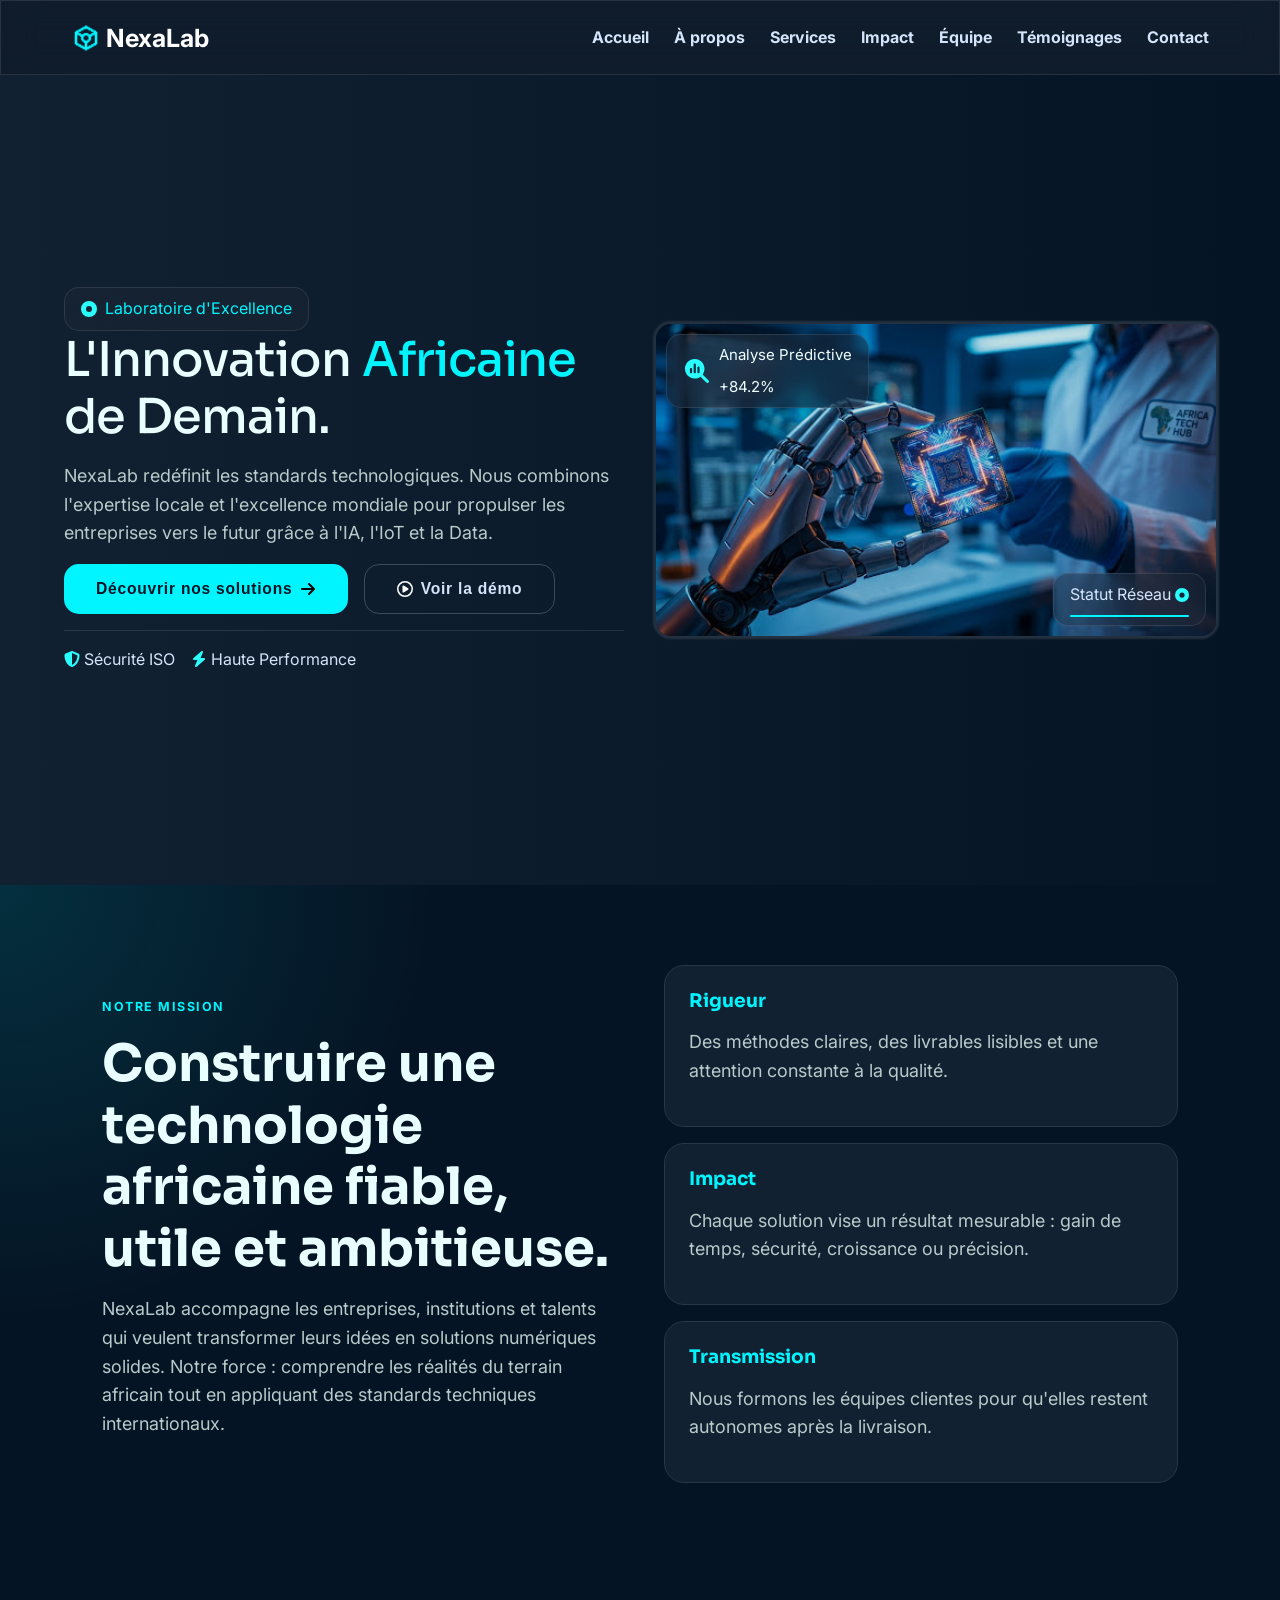
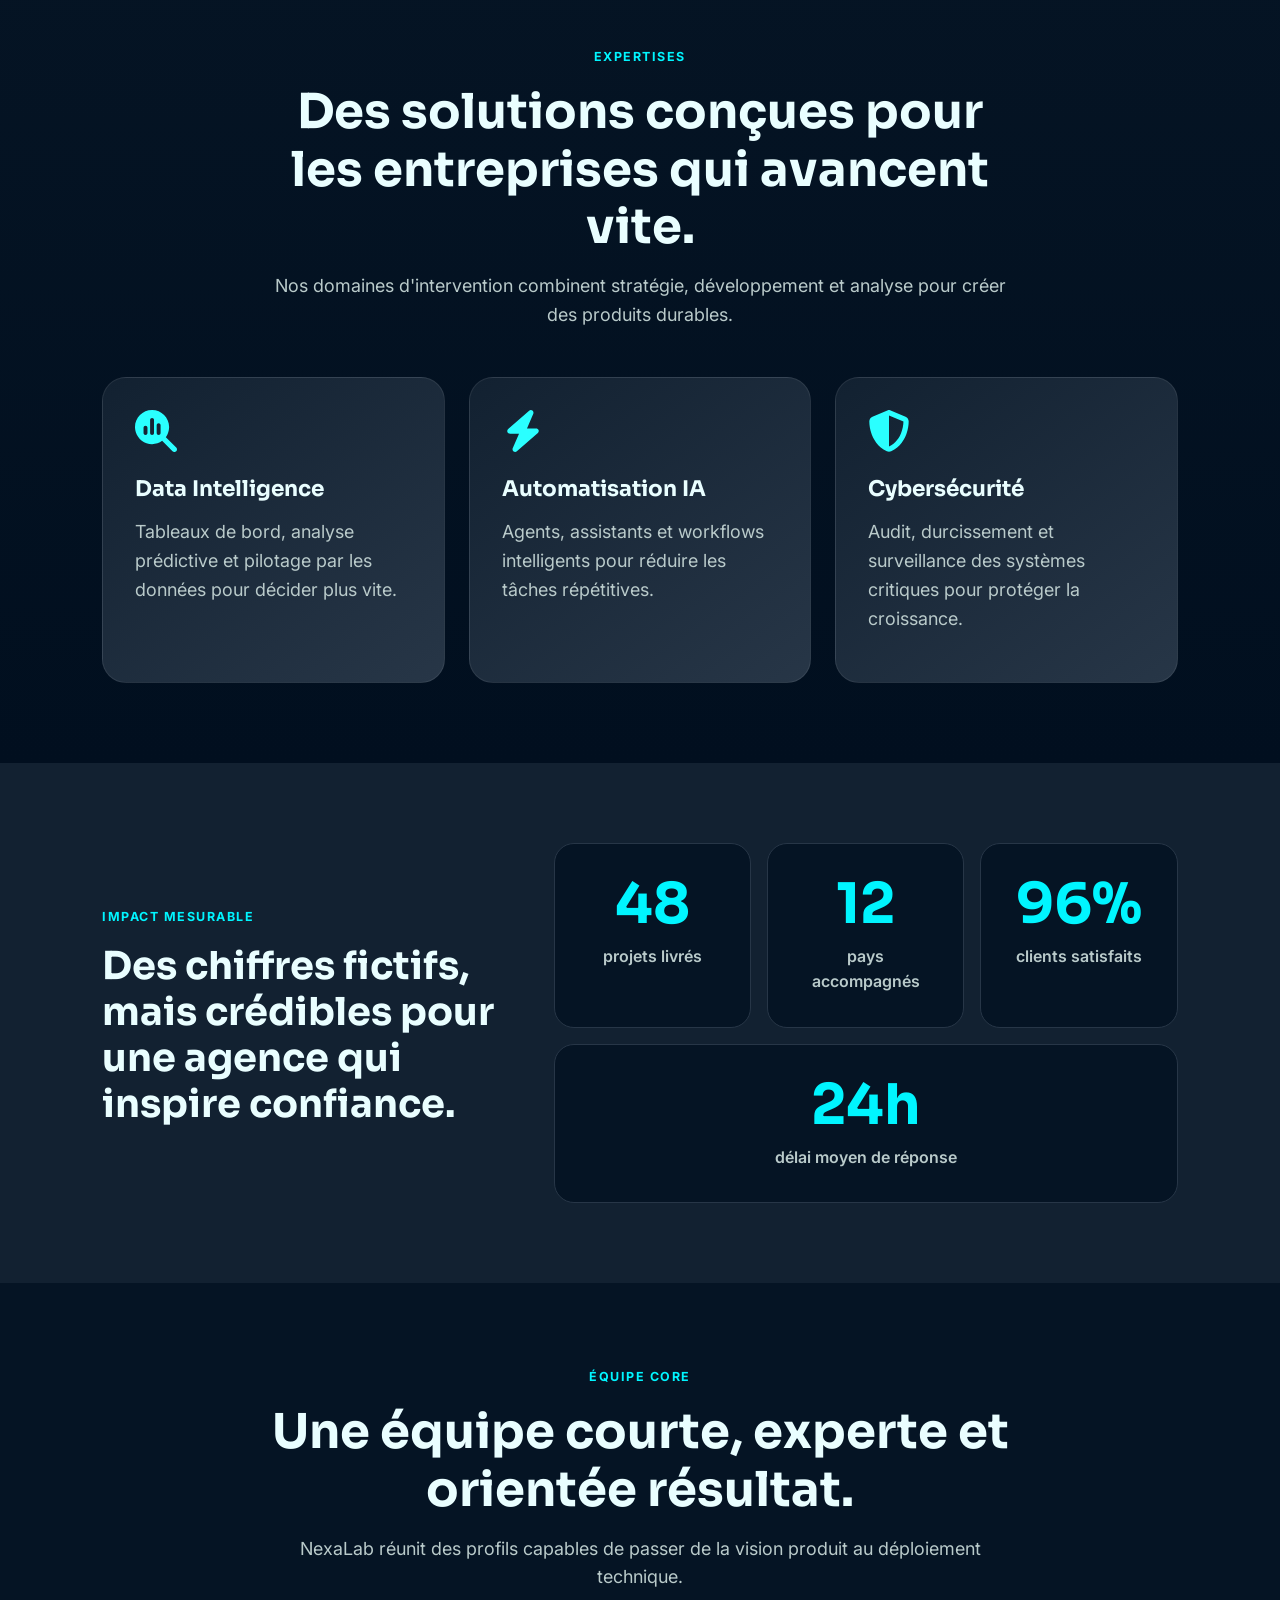
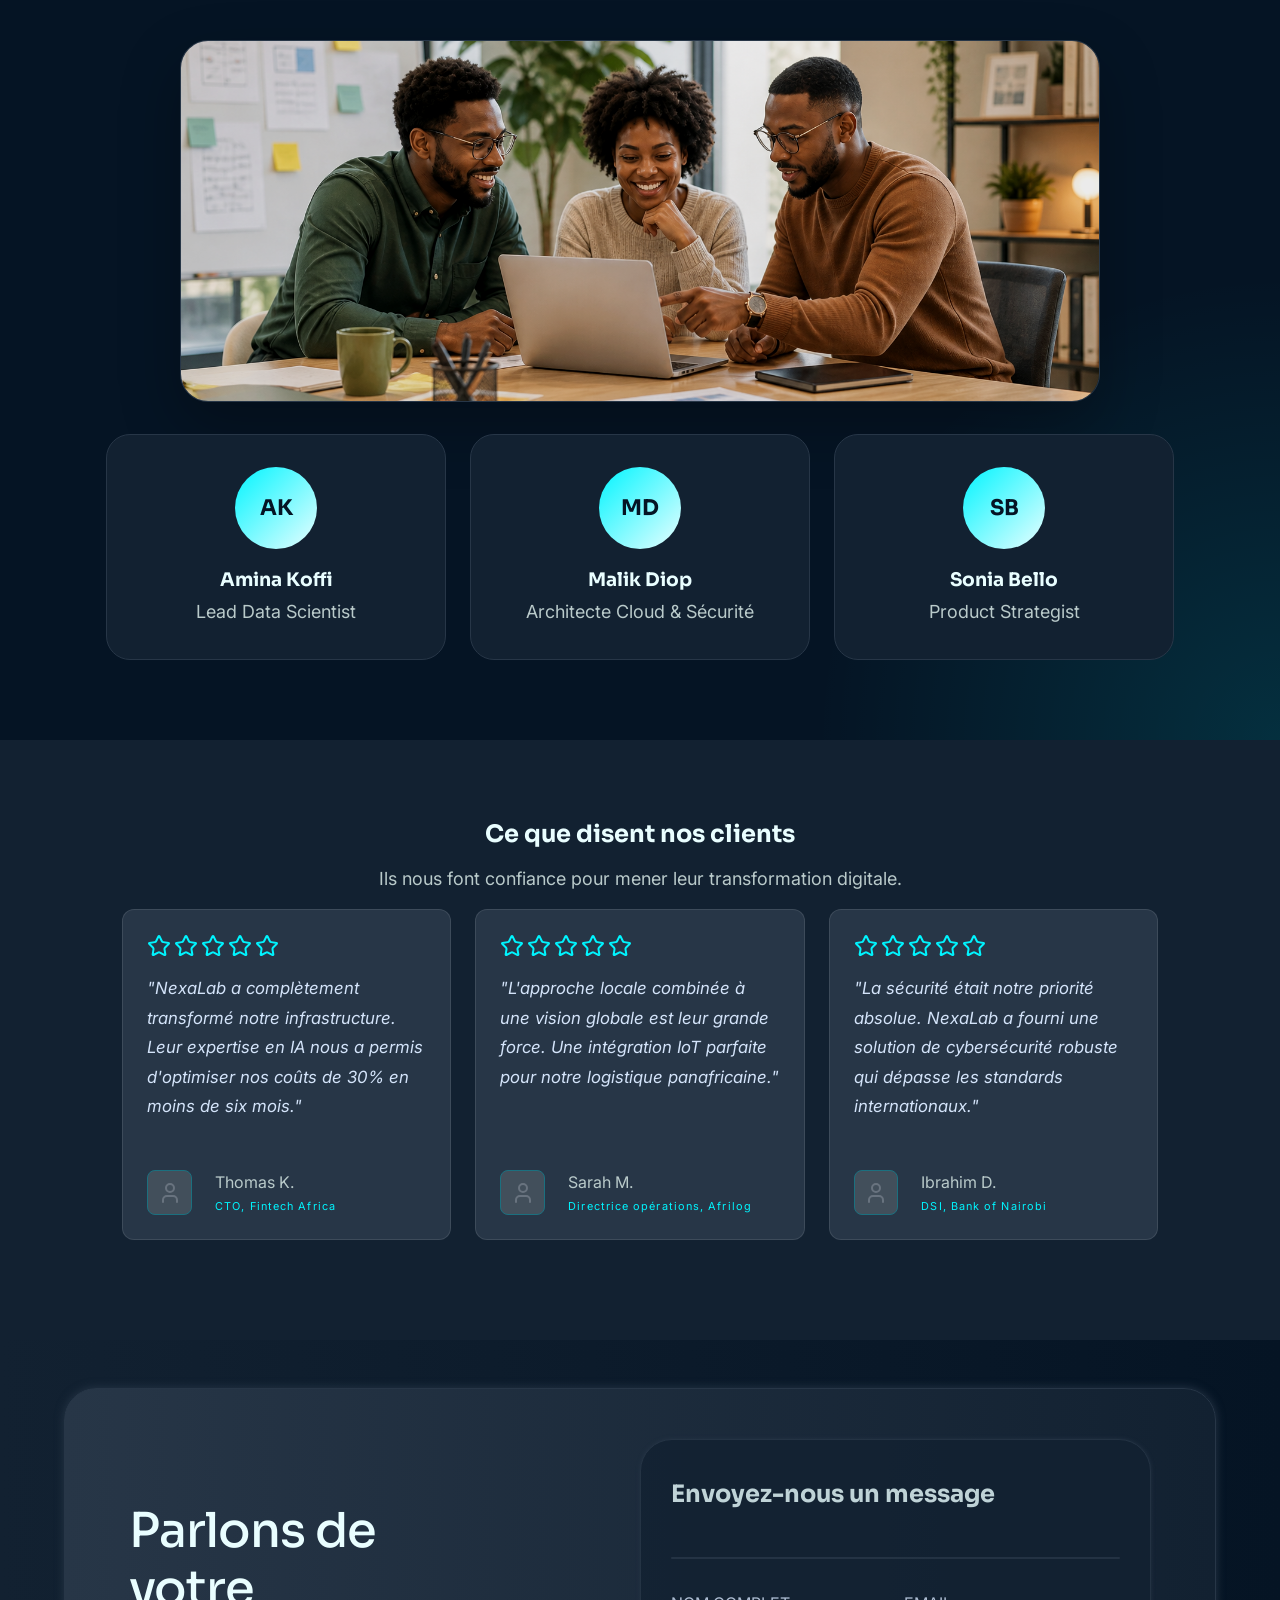
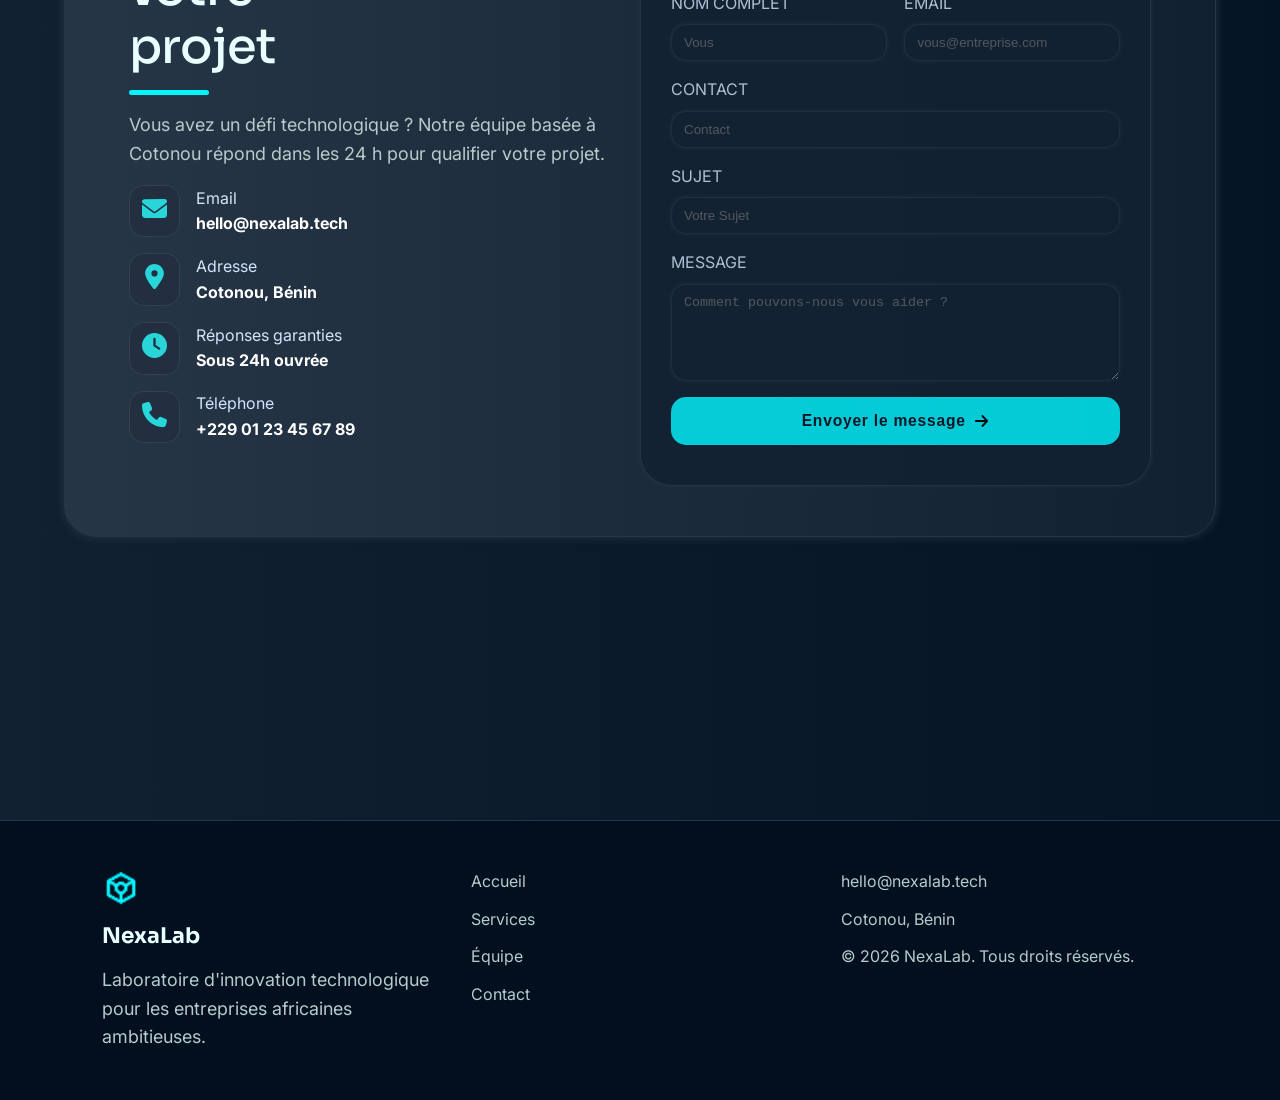
==== commit 6679c873: "Intégrer les images NexaLab Co-authored-by: Cursor <cursoragent@cursor.com>" ====
--- a/nexalab/index.html
+++ b/nexalab/index.html
@@ -33,7 +33,7 @@
 <body>
     <header id="header" class="glass-effect">
         <div class="header-logo">
-            <img src="assets/images/icons/NexaLab-icon.svg" alt="Logo de l'entreprise">
+            <img src="assets/images/NexaLab-icon.png" alt="Logo NexaLab">
             <span class="header-title">NexaLab</span>
         </div>
         <button class="menu-button" aria-label="Ouvrir le menu de navigation"><img class="menu-icon" src="assets/icons/menu-icon.svg" alt=""></button>
@@ -80,7 +80,7 @@
             </div>
             <div class="container-right">
                 <div class="hero-image-container">
-                    <img class="hero-image" src="./assets/images/hero-innovation.svg" alt="Tableau technologique illustrant les solutions NexaLab">
+                    <img class="hero-image" src="assets/images/hero-image.png" alt="Main robotique manipulant une puce électronique dans un laboratoire africain">
                     <div class="hero-analyse glass-effect">
                         <img class="fa-svg fa-svg--accent" src="assets/images/icons/magnifying-glass-chart.svg"
                             alt="">
@@ -184,6 +184,9 @@
             <h2>Une équipe courte, experte et orientée résultat.</h2>
             <p>NexaLab réunit des profils capables de passer de la vision produit au déploiement technique.</p>
         </div>
+        <figure class="team-visual">
+            <img src="assets/images/team.png" alt="Équipe NexaLab travaillant autour d'un ordinateur">
+        </figure>
         <div class="team-grid">
             <article class="team-card">
                 <div class="team-avatar">AK</div>
@@ -374,7 +377,7 @@
     </main>
     <footer class="site-footer">
         <div class="footer-brand">
-            <img src="assets/images/icons/NexaLab-icon.svg" alt="Logo NexaLab">
+            <img src="assets/images/NexaLab-icon.png" alt="Logo NexaLab">
             <span>NexaLab</span>
             <p>Laboratoire d'innovation technologique pour les entreprises africaines ambitieuses.</p>
         </div>
--- a/nexalab/styles/team.css
+++ b/nexalab/styles/team.css
@@ -9,6 +9,22 @@
     gap: 1.5rem;
     justify-content: center;
     flex-wrap: wrap;
+}
+
+.team-visual {
+    width: min(100%, 920px);
+    margin: 0 auto 2rem;
+    border-radius: 1.75rem;
+    overflow: hidden;
+    border: 1px solid var(--bg-surface-variant);
+    box-shadow: 0 24px 60px rgba(0, 0, 0, 0.28);
+}
+
+.team-visual img {
+    width: 100%;
+    height: 360px;
+    object-fit: cover;
+    filter: saturate(0.95) contrast(1.04) brightness(0.92);
 }
 
 .team-card {
@@ -48,4 +64,8 @@
     .team-section {
         padding: 4rem 6%;
     }
+
+    .team-visual img {
+        height: 240px;
+    }
 }
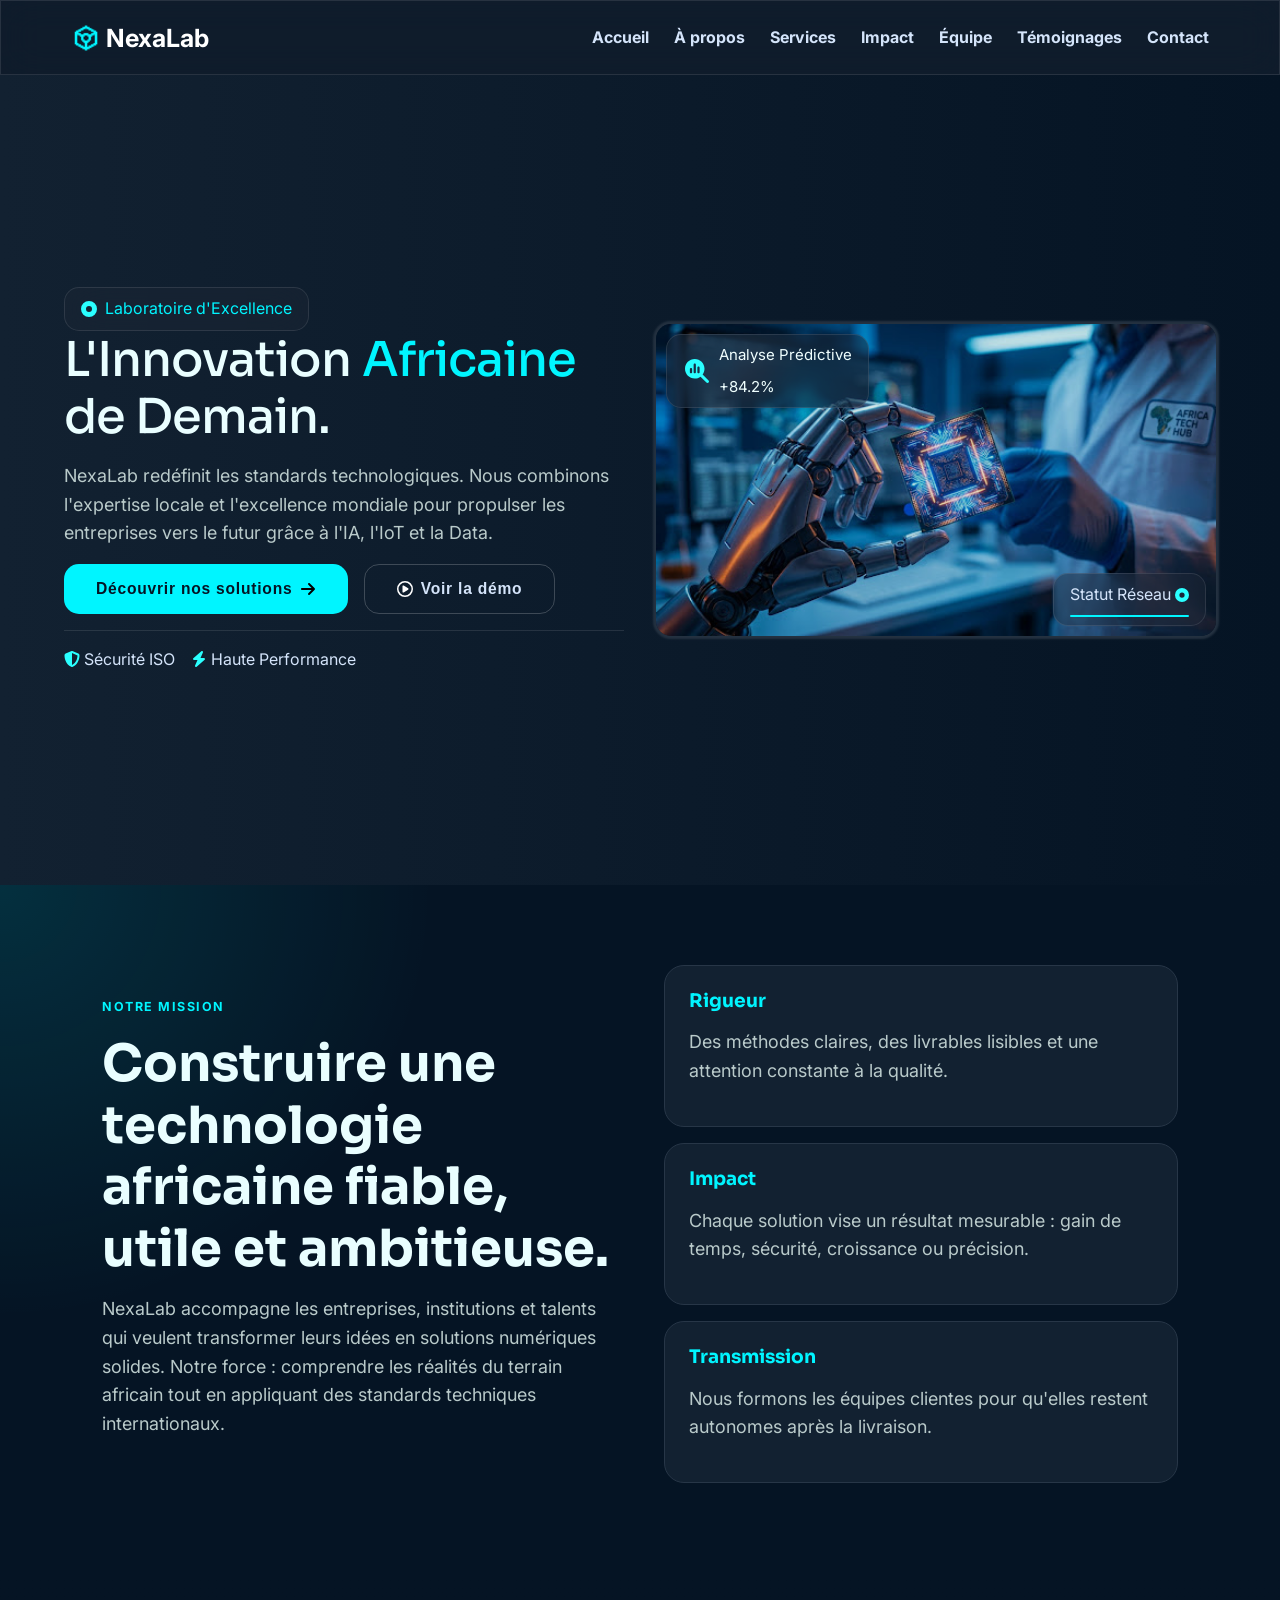
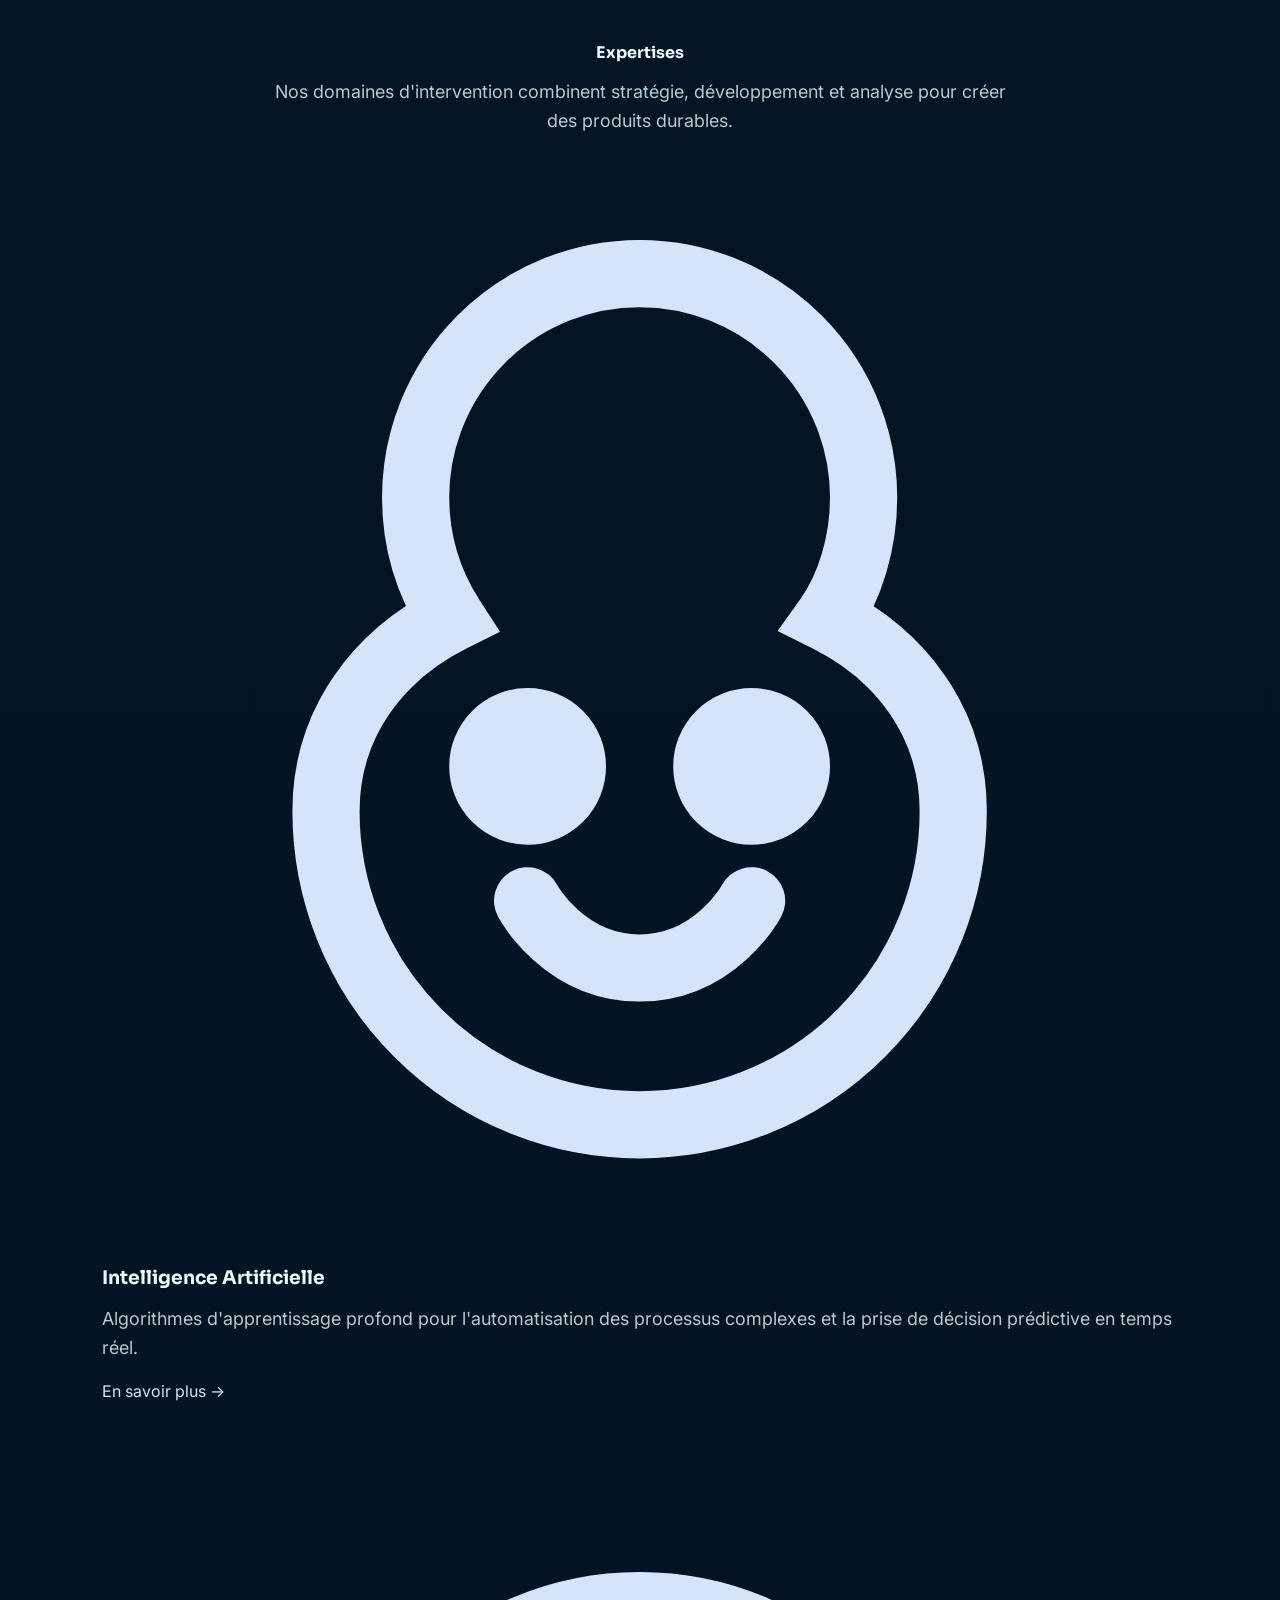
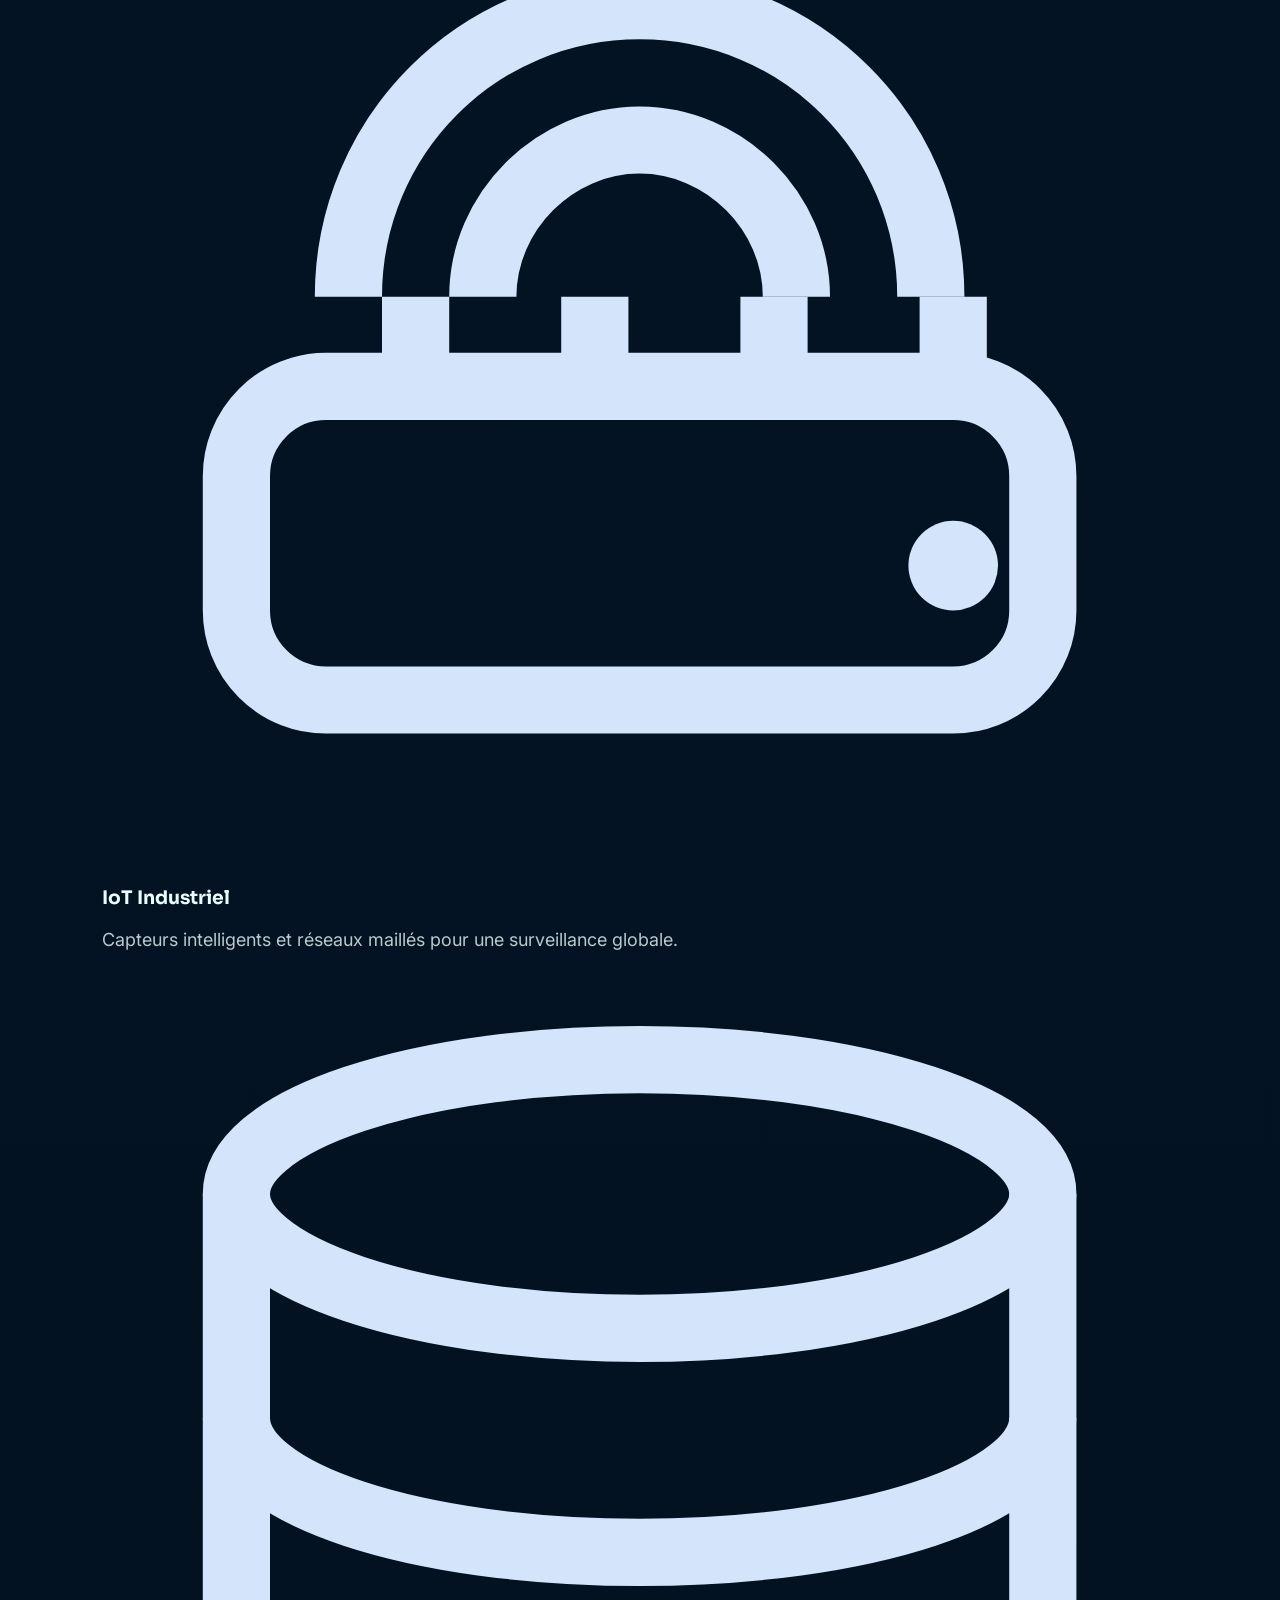
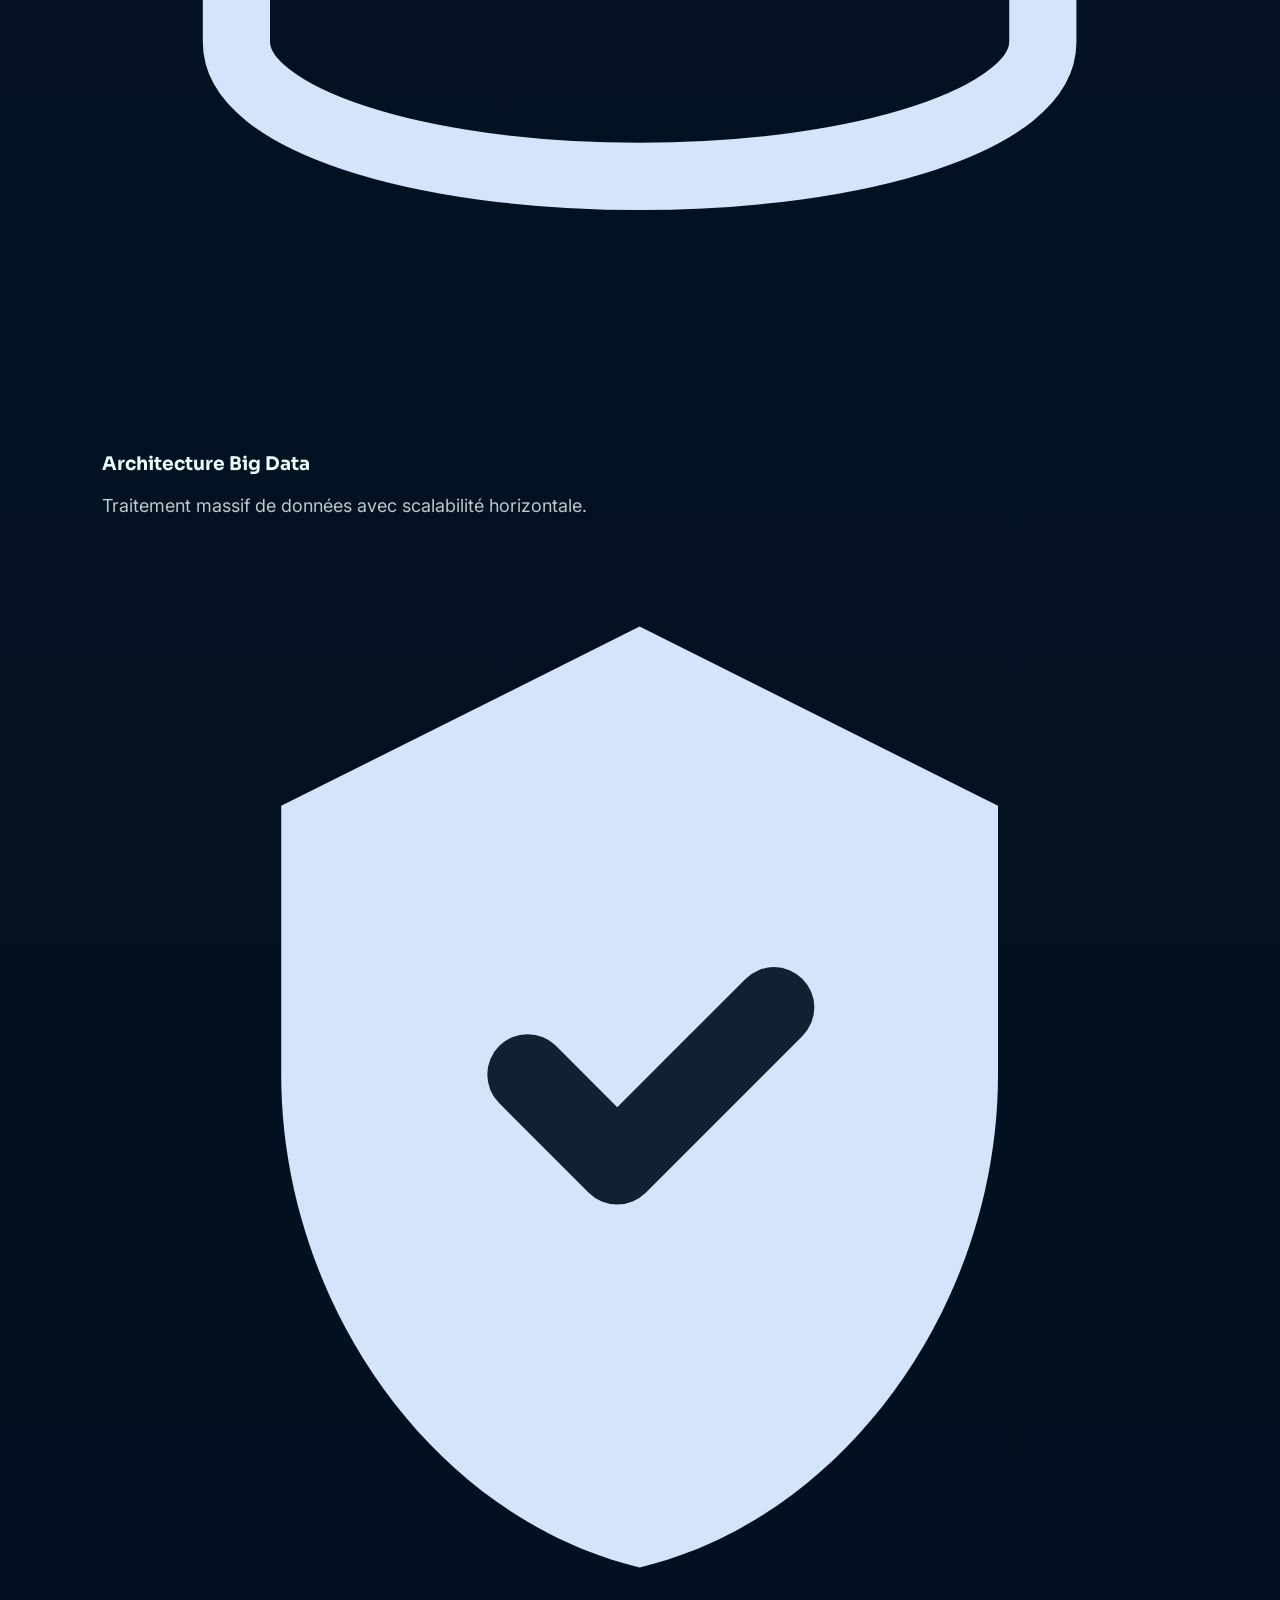
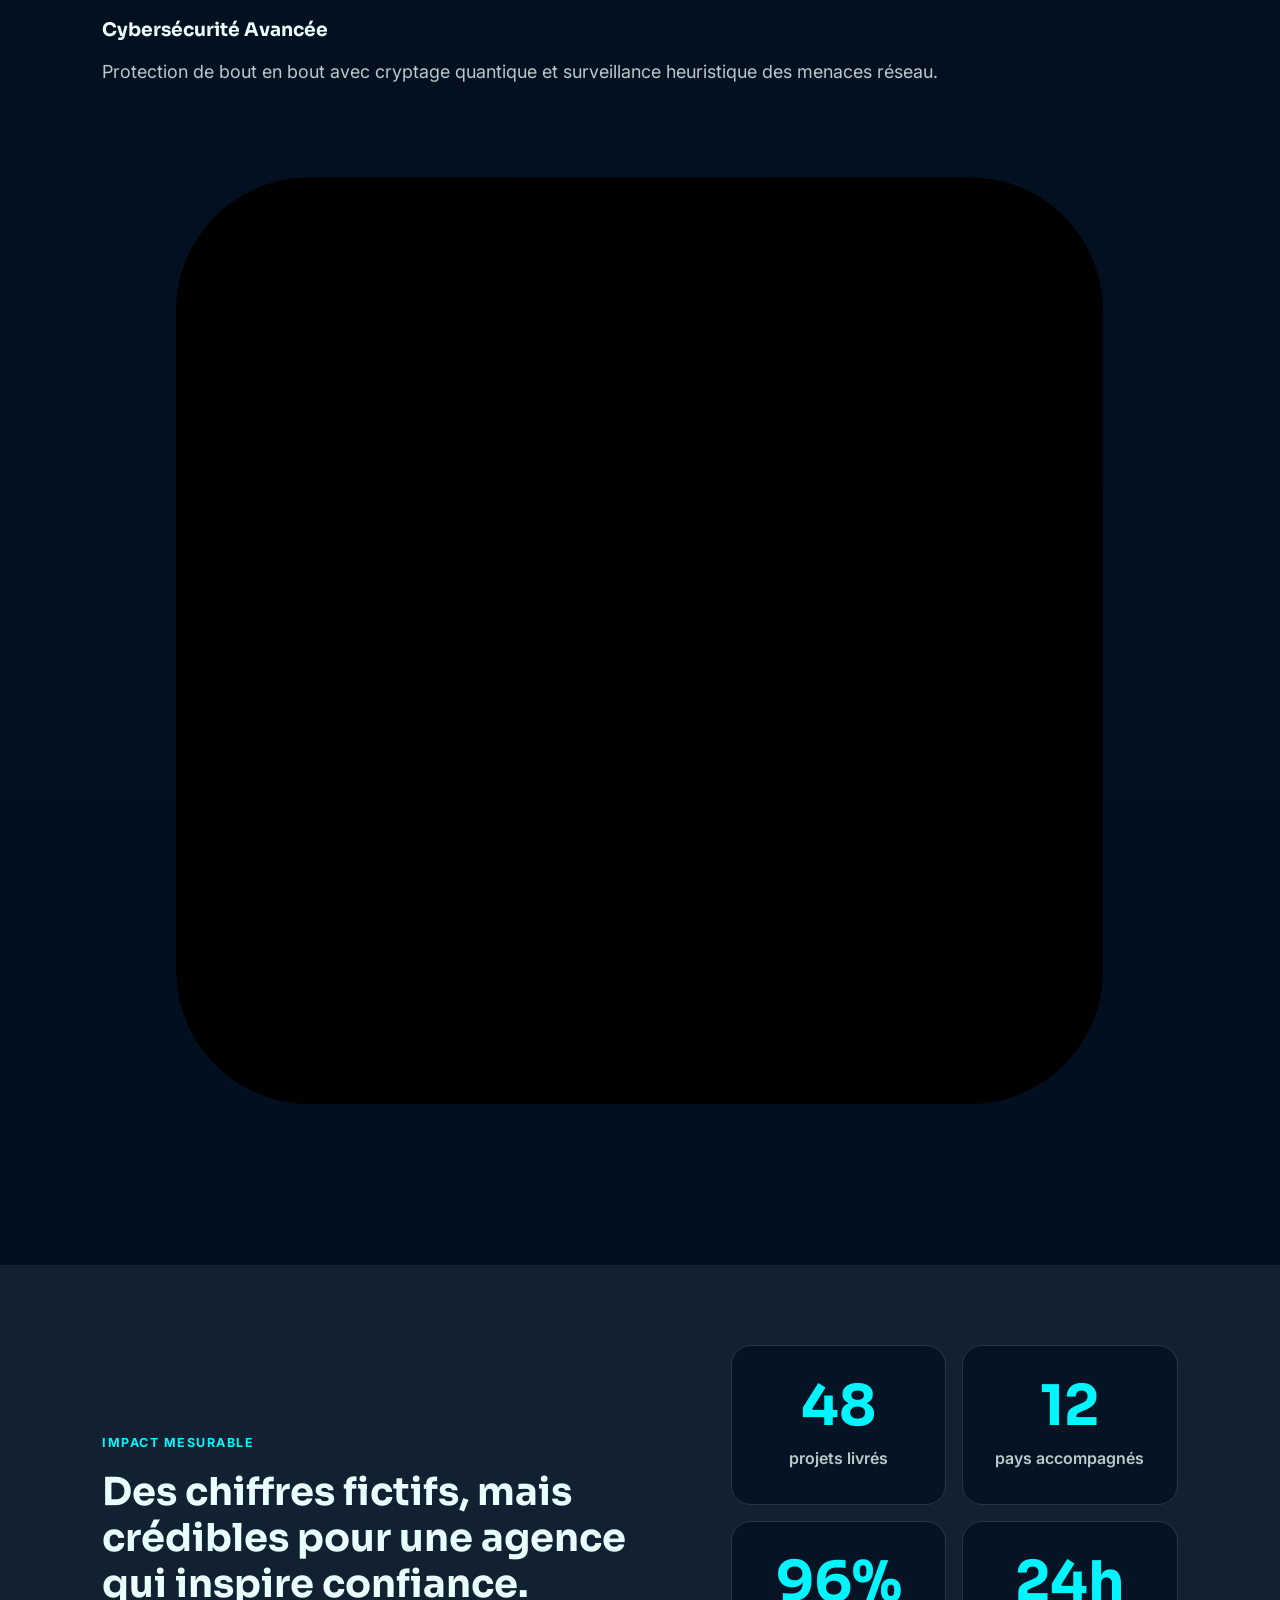
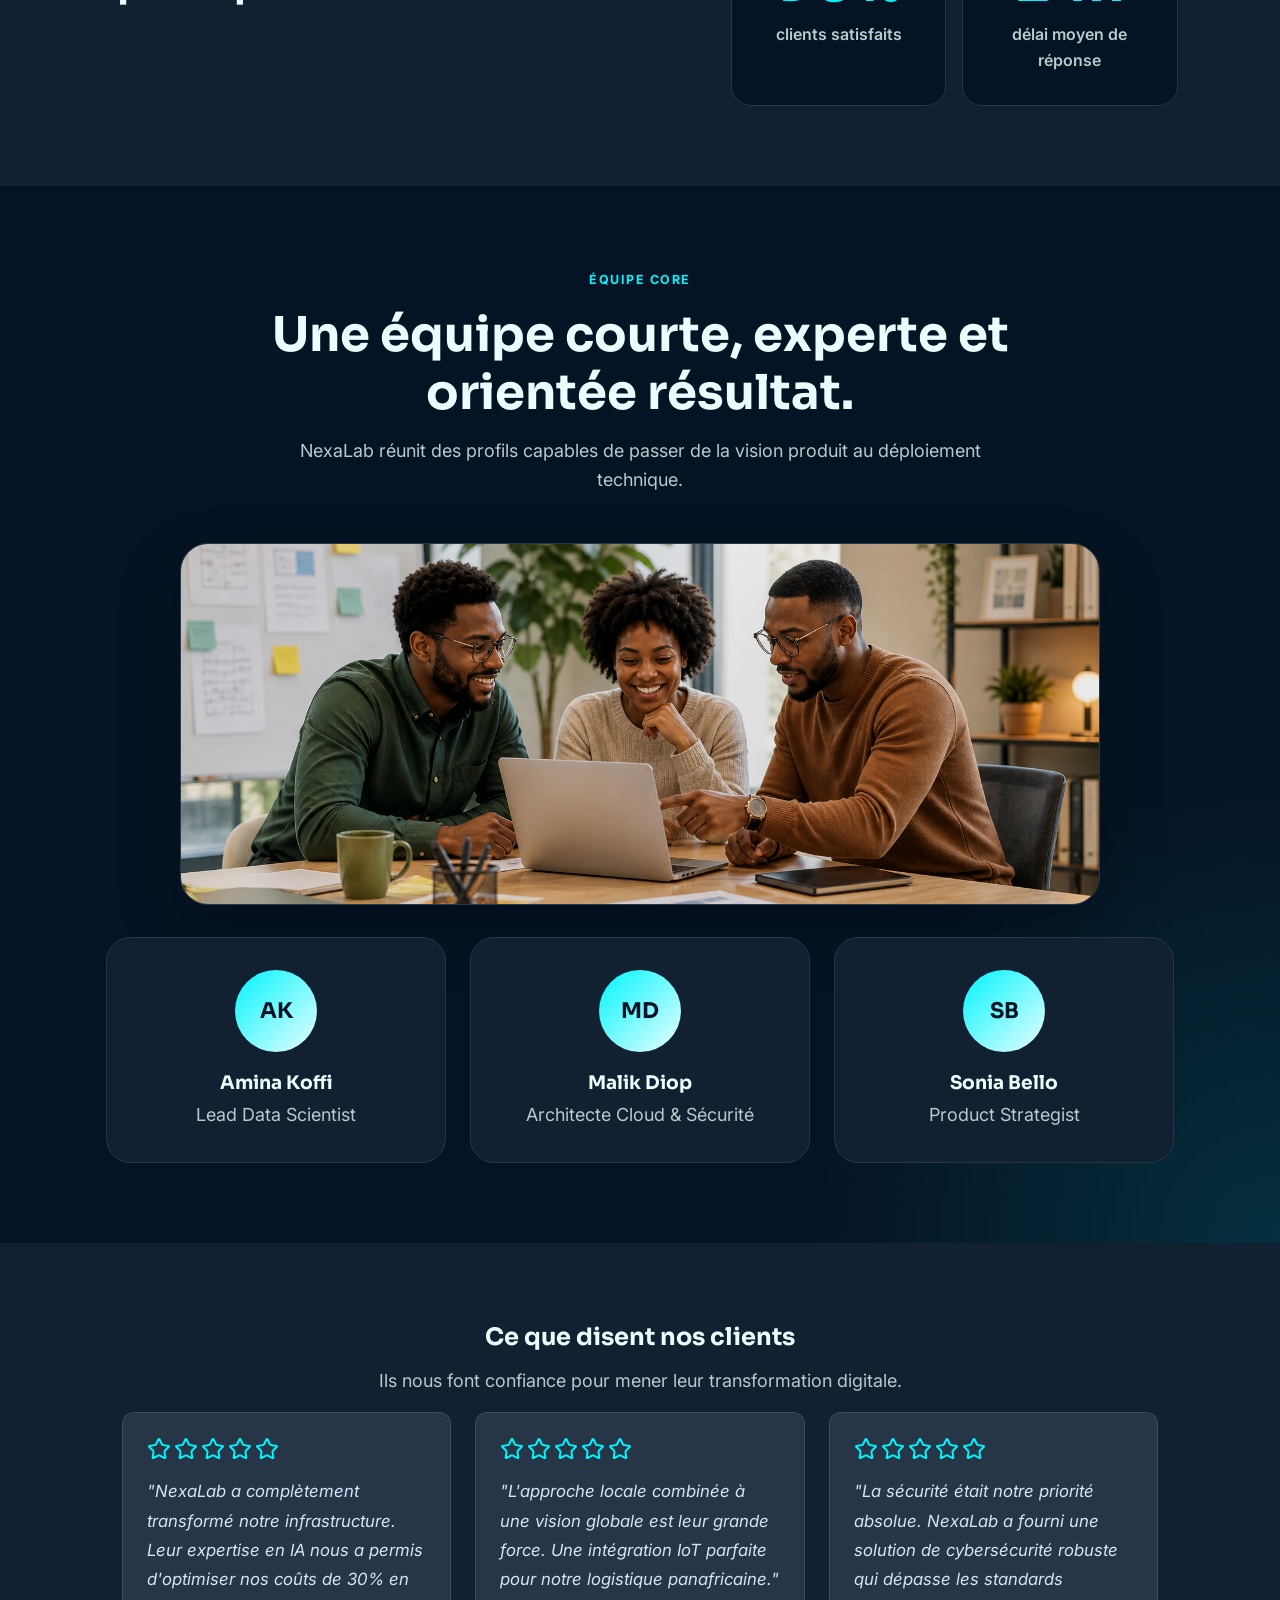
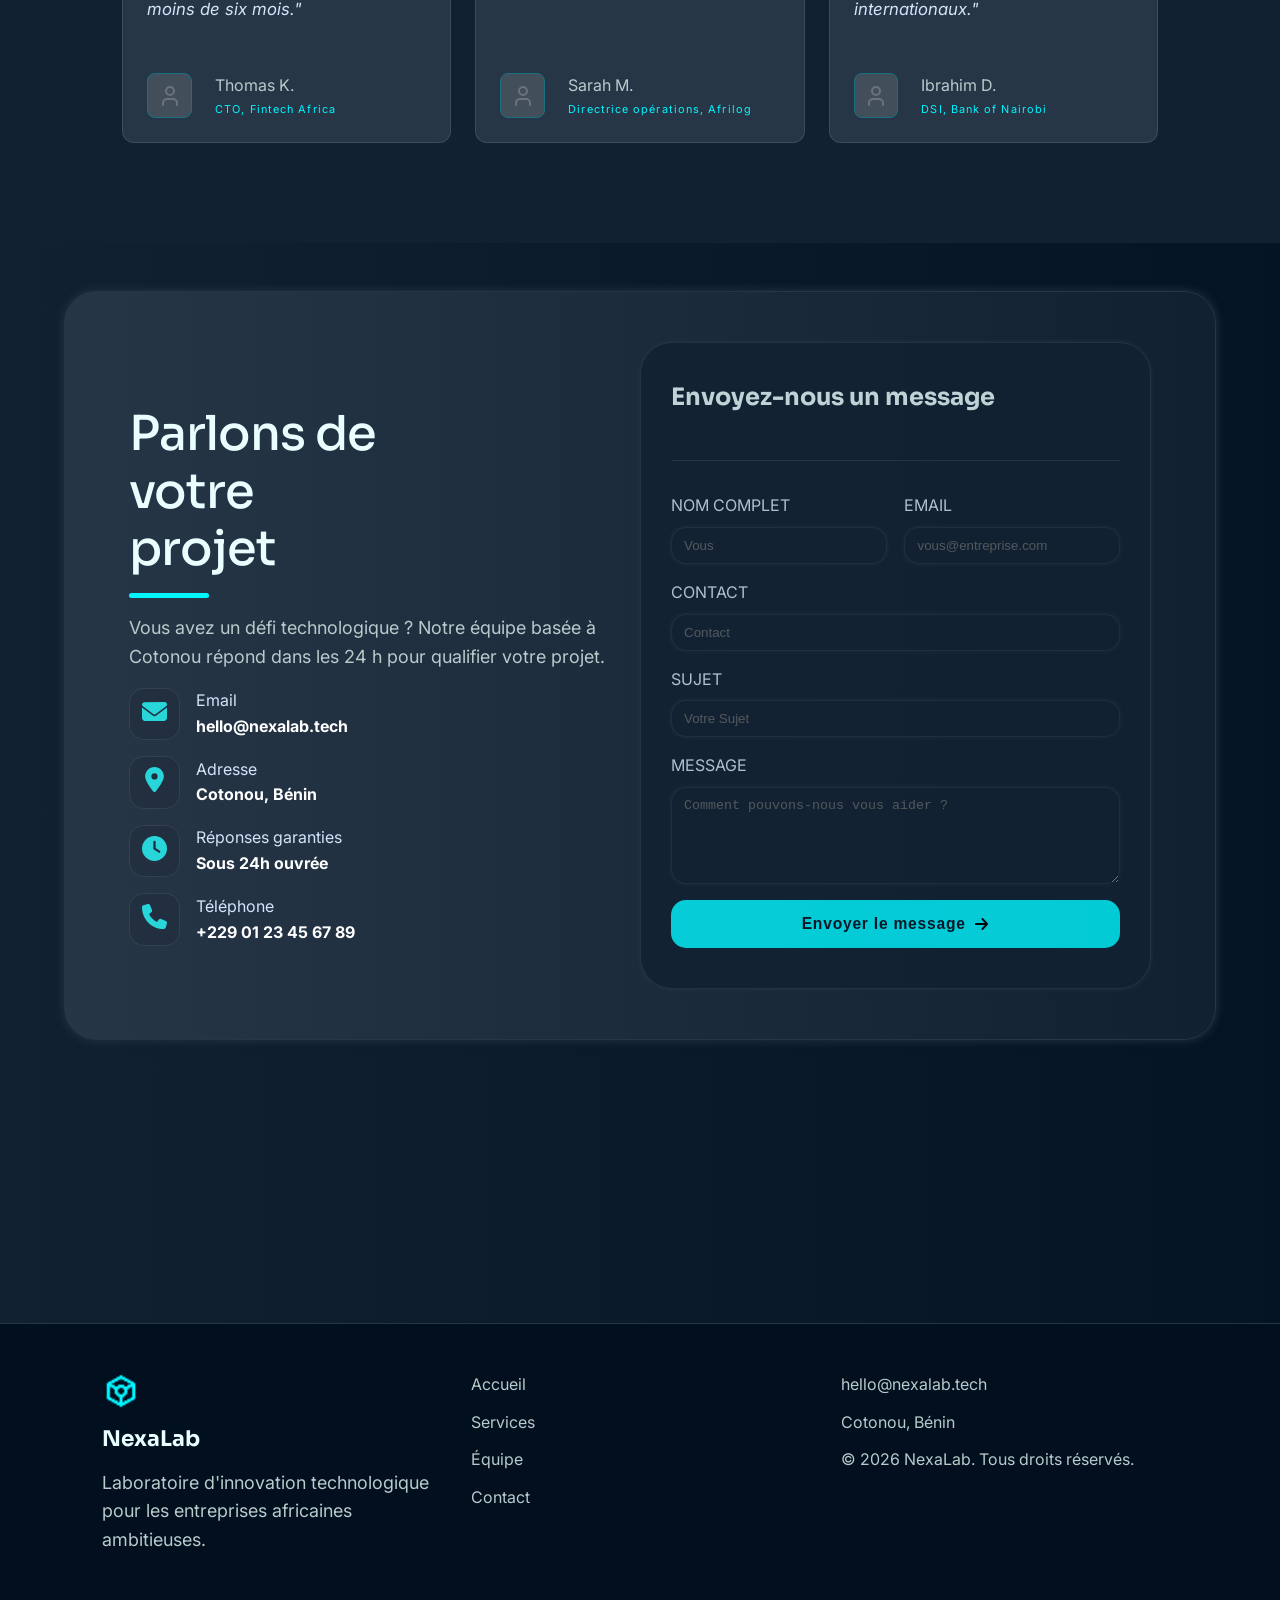
==== commit 29058156: "Modification de la section stats" ====
--- a/nexalab/index.html
+++ b/nexalab/index.html
@@ -1,157 +1,185 @@
 <!DOCTYPE html>
 <html lang="fr">
 
-<head>
-    <meta charset="UTF-8"> <!-- Définition de l'encodage des caractères dans la page-->
-    <meta name="viewport" content="width=device-width, initial-scale=1.0">
-    <!-- Metadonnées pour le référencement et les réseaux sociaux -->
-    <meta name="NexaLab" content="NexaLab-Homepage"> <!-- Information sur la page -->
-    <meta name="Groupe-N-6" content="NexaLab - Votre laboratoire de données de confiance">
-    <!-- Information sur les auteurs de la page -->
-    <title>NexaLab</title> <!-- Titre de la page -->
-    <link rel="stylesheet" href="styles/base.css"> <!-- Liaison avec le fichier CSS pour les styles globaux -->
-    <link rel="stylesheet" href="styles/header.css"> <!-- Liaison avec le fichier CSS pour les styles de l'en-tête -->
-    <link rel="stylesheet" href="styles/hero.css">
-    <!-- Liaison avec le fichier CSS pour les styles de la section hero -->
-    <link rel="stylesheet" href="styles/services.css">
-    <!-- Liaison avec le fichier CSS pour les styles de la section services -->
-    <link rel="stylesheet" href="styles/stats.css">
-    <!-- Liaison avec le fichier CSS pour les styles de la section statistiques -->
-    <link rel="stylesheet" href="styles/team.css">
-    <!-- Liaison avec le fichier CSS pour les styles de la section équipe -->
-    <link rel="stylesheet" href="styles/testimonials.css">
-    <!-- Liaison avec le fichier CSS pour les styles de la section témoignages -->
-    <link rel="stylesheet" href="styles/contact.css">
-    <!-- Liaison avec le fichier CSS pour les styles de la section contact -->
-    <link rel="stylesheet" href="styles/about.css">
-    <!-- Liaison avec le fichier CSS pour les styles de la section à propos -->
-    <link rel="stylesheet" href="styles/footer.css">
-    <!-- Liaison avec le fichier CSS pour les styles du pied de page -->
-    <link rel="shortcut icon" href="assets/images/icons/NexaLab-icon.svg" type="image/svg+xml">
-</head>
-
-<body>
-    <header id="header" class="glass-effect">
-        <div class="header-logo">
-            <img src="assets/images/NexaLab-icon.png" alt="Logo NexaLab">
-            <span class="header-title">NexaLab</span>
-        </div>
-        <button class="menu-button" aria-label="Ouvrir le menu de navigation"><img class="menu-icon" src="assets/icons/menu-icon.svg" alt=""></button>
-        <nav aria-label="Barre de navigation principale" class="header-navbar">
-            <ul>
-                <li><a href="#hero">Accueil</a></li>
-                <li><a href="#a-propos">À propos</a></li>
-                <li><a href="#services">Services</a></li>
-                <li><a href="#stats">Impact</a></li>
-                <li><a href="#team">Équipe</a></li>
-                <li><a href="#temoignages">Témoignages</a></li>
-                <li><a href="#contact">Contact</a></li>
-            </ul>
-        </nav>
-    </header>
-    <main>
-        <section id="hero">
-        <div class="container">
-            <div class="container-left">
-                <span class="info glass-effect"> <img class="fa-svg fa-svg--accent fa-anim-beat-fade"
-                        src="assets/images/icons/circle-dot.svg" alt=""> Laboratoire d'Excellence</span>
-                <h1 class="hero-title">L'Innovation <span class="hero-title-c">Africaine</span> de Demain.</h1>
-                <p>NexaLab redéfinit les standards technologiques. Nous combinons l'expertise locale et l'excellence
-                    mondiale pour propulser les entreprises vers le futur grâce à l'IA, l'IoT et la Data.</p>
-                <div class="hero-buttons">
-                    <button class="btn btn-primary">Découvrir nos solutions <img class="fa-svg fa-svg--black"
-                            src="assets/images/icons/arrow-right.svg" alt=""></button>
-                    <button class="btn btn-outline">
-                        <img class="fa-svg fa-svg--white" src="assets/images/icons/circle-play-regular.svg" alt="">
-                        Voir la démo
-                    </button>
-                </div>
-                <div class="hero-divider"></div>
-                <div class="hero-functions">
-                    <div class="hero-function">
-                        <img class="fa-svg fa-svg--accent" src="assets/images/icons/shield-halved.svg" alt="">
-                        <span>Sécurité ISO</span>
-                    </div>
-                    <div class="hero-function">
-                        <img class="fa-svg fa-svg--accent" src="assets/images/icons/bolt.svg" alt="">
-                        <span>Haute Performance</span>
-                    </div>
-                </div>
+    <head>
+        <meta charset="UTF-8"> <!-- Définition de l'encodage des caractères dans la page-->
+        <meta name="viewport" content="width=device-width, initial-scale=1.0"> <!-- Metadonnées pour le référencement et les réseaux sociaux -->
+        <meta name="NexaLab" content="NexaLab-Homepage"> <!-- Information sur la page -->
+        <meta name="Groupe-N-6" content="NexaLab - Votre laboratoire de données de confiance"> <!-- Information sur les auteurs de la page -->
+        <title>NexaLab</title> <!-- Titre de la page -->
+        <link rel="stylesheet" href="styles/base.css"> <!-- Liaison avec le fichier CSS pour les styles globaux -->
+        <link rel="stylesheet" href="styles/header.css"> <!-- Liaison avec le fichier CSS pour les styles de l'en-tête -->
+        <link rel="stylesheet" href="styles/hero.css"> <!-- Liaison avec le fichier CSS pour les styles de la section hero -->
+        <link rel="stylesheet" href="styles/services.css"> <!-- Liaison avec le fichier CSS pour les styles de la section services -->
+        <link rel="stylesheet" href="styles/stats.css"> <!-- Liaison avec le fichier CSS pour les styles de la section statistiques -->
+        <link rel="stylesheet" href="styles/team.css"> <!-- Liaison avec le fichier CSS pour les styles de la section équipe -->
+        <link rel="stylesheet" href="styles/testimonials.css"> <!-- Liaison avec le fichier CSS pour les styles de la section témoignages -->
+        <link rel="stylesheet" href="styles/contact.css"> <!-- Liaison avec le fichier CSS pour les styles de la section contact -->
+        <link rel="stylesheet" href="styles/about.css"> <!-- Liaison avec le fichier CSS pour les styles de la section à propos -->
+        <link rel="stylesheet" href="styles/footer.css"> <!-- Liaison avec le fichier CSS pour les styles du pied de page -->
+        <link rel="shortcut icon" href="assets/icons/NexaLab-icon.svg" type="image/svg+xml"> <!-- Favicon de la page -->
+    </head>
+
+    <body>
+        <header id="header" class="glass-effect"> <!-- En-tête de la page avec un effet de verre dépoli -->
+            <div class="header-logo"> <!-- Bloc du logo de l'en-tête -->
+                <img src="assets/icons/NexaLab-icon.png" alt="Logo NexaLab"> <!-- Image du logo de l'entreprise -->
+                <span class="header-title">NexaLab</span> <!-- Nom de l'entreprise affiché à côté de l'image -->
             </div>
-            <div class="container-right">
-                <div class="hero-image-container">
-                    <img class="hero-image" src="assets/images/hero-image.png" alt="Main robotique manipulant une puce électronique dans un laboratoire africain">
-                    <div class="hero-analyse glass-effect">
-                        <img class="fa-svg fa-svg--accent" src="assets/images/icons/magnifying-glass-chart.svg"
-                            alt="">
-                        <div class="analyse-content">
-                            <span>Analyse Prédictive</span>
-                            +84.2%
-                        </div>
-                    </div>
-                    <div class="hero-progress glass-effect">
-                        <div class="progress-title">
-                            Statut Réseau
-                            <img class="fa-svg fa-svg--accent fa-anim-beat-fade"
-                                src="assets/images/icons/circle-dot.svg" alt="">
-                        </div>
-                        <div class="hero-progress-bar"></div>
-                    </div>
-                </div>
-            </div>
-        </div>
-        </section>
-
-    <section id="a-propos" class="about-section">
-        <div class="about-content">
-            <span class="section-kicker">Notre mission</span>
-            <h2>Construire une technologie africaine fiable, utile et ambitieuse.</h2>
-            <p>
-                NexaLab accompagne les entreprises, institutions et talents qui veulent transformer leurs idées
-                en solutions numériques solides. Notre force : comprendre les réalités du terrain africain tout en
-                appliquant des standards techniques internationaux.
-            </p>
-        </div>
-        <div class="about-points">
-            <article class="about-card">
-                <h3>Rigueur</h3>
-                <p>Des méthodes claires, des livrables lisibles et une attention constante à la qualité.</p>
-            </article>
-            <article class="about-card">
-                <h3>Impact</h3>
-                <p>Chaque solution vise un résultat mesurable : gain de temps, sécurité, croissance ou précision.</p>
-            </article>
-            <article class="about-card">
-                <h3>Transmission</h3>
-                <p>Nous formons les équipes clientes pour qu'elles restent autonomes après la livraison.</p>
-            </article>
-        </div>
-    </section>
-
-    <section id="services" class="services-section">
+            <button class="menu-button" aria-label="Ouvrir le menu de navigation"><img class="menu-icon" src="assets/icons/menu-icon.svg" alt=""></button> <!-- Bouton pour ouvrir le menu de navigation sur les appareils mobiles -->
+            <nav aria-label="Barre de navigation principale" class="header-navbar"> <!-- Barre de navigation -->
+                <ul> 
+                    <li><a href="#hero">Accueil</a></li> <!-- Lien vers la section d'accueil de la page -->
+                    <li><a href="#a-propos">À propos</a></li> <!-- Lien vers la section à propos de la page -->
+                    <li><a href="#services">Services</a></li> <!-- Lien vers la section services de la page -->
+                    <li><a href="#stats">Impact</a></li> <!-- Lien vers la section statistiques de la page -->
+                    <li><a href="#team">Équipe</a></li> <!-- Lien vers la section équipe de la page -->
+                    <li><a href="#temoignages">Témoignages</a></li> <!-- Lien vers la section témoignages de la page -->
+                    <li><a href="#contact">Contact</a></li> <!-- Lien vers la section contact de la page -->
+                </ul>
+            </nav>
+        </header>
+        <main>
+            <section id="hero">
+                <div class="container">
+                    <div class="container-left">
+                        <span class="info glass-effect"> <img class="fa-svg fa-svg--accent fa-anim-beat-fade"
+                                src="assets/icons/circle-dot.svg" alt=""> Laboratoire d'Excellence</span>
+                        <h1 class="hero-title">L'Innovation <span class="hero-title-c">Africaine</span> de Demain.</h1>
+                        <p>NexaLab redéfinit les standards technologiques. Nous combinons l'expertise locale et l'excellence
+                            mondiale pour propulser les entreprises vers le futur grâce à l'IA, l'IoT et la Data.</p>
+                        <div class="hero-buttons">
+                            <button class="btn btn-primary">Découvrir nos solutions <img class="fa-svg fa-svg--black"
+                                    src="assets/icons/arrow-right.svg" alt=""></button>
+                            <button class="btn btn-outline">
+                                <img class="fa-svg fa-svg--white" src="assets/icons/circle-play-regular.svg" alt="">
+                                Voir la démo
+                            </button>
+                        </div>
+                        <div class="hero-divider"></div>
+                        <div class="hero-functions">
+                            <div class="hero-function">
+                                <img class="fa-svg fa-svg--accent" src="assets/icons/shield-halved.svg" alt="">
+                                <span>Sécurité ISO</span>
+                            </div>
+                            <div class="hero-function">
+                                <img class="fa-svg fa-svg--accent" src="assets/icons/bolt.svg" alt="">
+                                <span>Haute Performance</span>
+                            </div>
+                        </div>
+                    </div>
+                    <div class="container-right">
+                        <div class="hero-image-container">
+                            <img class="hero-image" src="assets/images/hero-image.png" alt="Main robotique manipulant une puce électronique dans un laboratoire africain">
+                            <div class="hero-analyse glass-effect">
+                                <img class="fa-svg fa-svg--accent" src="assets/icons/magnifying-glass-chart.svg"
+                                    alt="">
+                                <div class="analyse-content">
+                                    <span>Analyse Prédictive</span>
+                                    +84.2%
+                                </div>
+                            </div>
+                            <div class="hero-progress glass-effect">
+                                <div class="progress-title">
+                                    Statut Réseau
+                                    <img class="fa-svg fa-svg--accent fa-anim-beat-fade"
+                                        src="assets/icons/circle-dot.svg" alt="">
+                                </div>
+                                <div class="hero-progress-bar"></div>
+                            </div>
+                        </div>
+                    </div>
+                </div>
+            </section>
+
+            <section id="a-propos" class="about-section">
+                <div class="about-content">
+                    <span class="section-kicker">Notre mission</span>
+                    <h2>Construire une technologie africaine fiable, utile et ambitieuse.</h2>
+                    <p>
+                        NexaLab accompagne les entreprises, institutions et talents qui veulent transformer leurs idées
+                        en solutions numériques solides. Notre force : comprendre les réalités du terrain africain tout en
+                        appliquant des standards techniques internationaux.
+                    </p>
+                </div>
+                <div class="about-points">
+                    <article class="about-card">
+                        <h3>Rigueur</h3>
+                        <p>Des méthodes claires, des livrables lisibles et une attention constante à la qualité.</p>
+                    </article>
+                    <article class="about-card">
+                        <h3>Impact</h3>
+                        <p>Chaque solution vise un résultat mesurable : gain de temps, sécurité, croissance ou précision.</p>
+                    </article>
+                    <article class="about-card">
+                        <h3>Transmission</h3>
+                        <p>Nous formons les équipes clientes pour qu'elles restent autonomes après la livraison.</p>
+                    </article>
+                </div>
+            </section>
+
+            <!--services-->
+                <section id="services" class="services-section">
         <div class="section-heading">
-            <span class="section-kicker">Expertises</span>
-            <h2>Des solutions conçues pour les entreprises qui avancent vite.</h2>
+            <h4>Expertises</h4>
             <p>Nos domaines d'intervention combinent stratégie, développement et analyse pour créer des produits durables.</p>
         </div>
-        <div class="services-grid">
-            <article class="service-card">
-                <img class="service-icon" src="assets/images/icons/magnifying-glass-chart.svg" alt="">
-                <h3>Data Intelligence</h3>
-                <p>Tableaux de bord, analyse prédictive et pilotage par les données pour décider plus vite.</p>
-            </article>
-            <article class="service-card">
-                <img class="service-icon" src="assets/images/icons/bolt.svg" alt="">
-                <h3>Automatisation IA</h3>
-                <p>Agents, assistants et workflows intelligents pour réduire les tâches répétitives.</p>
-            </article>
-            <article class="service-card">
-                <img class="service-icon" src="assets/images/icons/shield-halved.svg" alt="">
-                <h3>Cybersécurité</h3>
-                <p>Audit, durcissement et surveillance des systèmes critiques pour protéger la croissance.</p>
-            </article>
-        </div>
-    </section>
+     <div class="row row-1">
+     <div class="card card-ai">
+      <svg class="card-icon" viewBox="0 0 24 24" fill="none" stroke="currentColor" stroke-width="1.5">
+        <path d="M12 2a5 5 0 0 1 5 5c0 1-.3 2-.8 2.7C17.8 10.5 19 12 19 14a7 7 0 0 1-14 0c0-2 1.2-3.5 2.8-4.3A5 5 0 0 1 7 7a5 5 0 0 1 5-5z"/>
+        <circle cx="9.5" cy="13" r="1" fill="currentColor"/>
+        <circle cx="14.5" cy="13" r="1" fill="currentColor"/>
+        <path d="M9.5 16s.8 1.5 2.5 1.5 2.5-1.5 2.5-1.5" stroke-linecap="round"/>
+      </svg>
+      <h3 class="card-title">Intelligence Artificielle</h3>
+      <p class="card-desc">Algorithmes d'apprentissage profond pour l'automatisation des processus complexes et la prise de décision prédictive en temps réel.</p>
+      <a href="#" class="card-link">En savoir plus →</a>
+    </div>
+
+    <div class="card card-iot">
+      <svg class="card-icon" viewBox="0 0 24 24" fill="none" stroke="currentColor" stroke-width="1.5">
+        <rect x="3" y="13" width="18" height="7" rx="2"/>
+        <path d="M7 13v-2M11 13v-2M15 13v-2M19 13v-2"/>
+        <path d="M5.5 11C5.5 7.4 8.4 4.5 12 4.5S18.5 7.4 18.5 11"/>
+        <path d="M8.5 11c0-1.9 1.6-3.5 3.5-3.5s3.5 1.6 3.5 3.5"/>
+        <circle cx="19" cy="17" r="1" fill="currentColor" stroke="none"/>
+      </svg>
+      <h3 class="card-title">IoT Industriel</h3>
+      <p class="card-desc">Capteurs intelligents et réseaux maillés pour une surveillance globale.</p>
+    </div>
+
+  </div>
+  <div class="row row-2">
+
+    <div class="card card-bigdata">
+      <svg class="card-icon" viewBox="0 0 24 24" fill="none" stroke="currentColor" stroke-width="1.5">
+        <ellipse cx="12" cy="5" rx="9" ry="3"/>
+        <path d="M3 5v5c0 1.7 4 3 9 3s9-1.3 9-3V5"/>
+        <path d="M3 10v5c0 1.7 4 3 9 3s9-1.3 9-3v-5"/>
+      </svg>
+      <h3 class="card-title">Architecture Big Data</h3>
+      <p class="card-desc">Traitement massif de données avec scalabilité horizontale.</p>
+    </div>
+
+    <div class="card card-cyber">
+      <div class="cyber-text">
+        <svg class="card-icon" viewBox="0 0 24 24" fill="currentColor">
+          <path d="M12 2L4 6v6c0 5.1 3.4 9.9 8 11 4.6-1.1 8-5.9 8-11V6l-8-4z"/>
+          <path d="M9.5 12l2 2 3.5-3.5" stroke="var(--bg-surface)" stroke-width="1.8" fill="none" stroke-linecap="round" stroke-linejoin="round"/>
+        </svg>
+        <h3 class="card-title">Cybersécurité Avancée</h3>
+        <p class="card-desc">Protection de bout en bout avec cryptage quantique et surveillance heuristique des menaces réseau.</p>
+      </div>
+
+      <div class="cyber-visual">
+        <svg viewBox="0 0 145 145" xmlns="http://www.w3.org/2000/svg">
+          <rect class="sq-path" x="10" y="10" width="125" height="125" rx="18"/>
+        </svg>
+      </div>
+    </div>
+  </div>
+</section>
 
     <section id="stats" class="stats-section">
         <div class="stats-intro">
@@ -178,221 +206,221 @@
         </div>
     </section>
 
-    <section id="team" class="team-section">
-        <div class="section-heading">
-            <span class="section-kicker">Équipe core</span>
-            <h2>Une équipe courte, experte et orientée résultat.</h2>
-            <p>NexaLab réunit des profils capables de passer de la vision produit au déploiement technique.</p>
-        </div>
-        <figure class="team-visual">
-            <img src="assets/images/team.png" alt="Équipe NexaLab travaillant autour d'un ordinateur">
-        </figure>
-        <div class="team-grid">
-            <article class="team-card">
-                <div class="team-avatar">AK</div>
-                <h3>Amina Koffi</h3>
-                <p>Lead Data Scientist</p>
-            </article>
-            <article class="team-card">
-                <div class="team-avatar">MD</div>
-                <h3>Malik Diop</h3>
-                <p>Architecte Cloud & Sécurité</p>
-            </article>
-            <article class="team-card">
-                <div class="team-avatar">SB</div>
-                <h3>Sonia Bello</h3>
-                <p>Product Strategist</p>
-            </article>
-        </div>
-    </section>
-    
-     <!-- témoignage-->
-<section class="temoignages" id="temoignages">
-      <div class="section-header">
-        <div>
-          <h2 class="section-title">Ce que disent nos clients</h2>
-          <p class="section-subtitle">Ils nous font confiance pour mener leur transformation digitale.</p>
-        </div>
-      </div>
-
-      <div class="temoignages__grid">
-
-        <article class="temoignage-card">
-          <div class="temoignage-card__top">
-            <div class="temoignage-card__stars">
-              <svg xmlns="http://www.w3.org/2000/svg" width="24" height="24" viewBox="0 0 24 24" fill="none" stroke="currentColor" stroke-width="2" stroke-linecap="round" stroke-linejoin="round" class="lucide lucide-star-icon lucide-star"><path d="M11.525 2.295a.53.53 0 0 1 .95 0l2.31 4.679a2.123 2.123 0 0 0 1.595 1.16l5.166.756a.53.53 0 0 1 .294.904l-3.736 3.638a2.123 2.123 0 0 0-.611 1.878l.882 5.14a.53.53 0 0 1-.771.56l-4.618-2.428a2.122 2.122 0 0 0-1.973 0L6.396 21.01a.53.53 0 0 1-.77-.56l.881-5.139a2.122 2.122 0 0 0-.611-1.879L2.16 9.795a.53.53 0 0 1 .294-.906l5.165-.755a2.122 2.122 0 0 0 1.597-1.16z"/></svg>
-              <svg xmlns="http://www.w3.org/2000/svg" width="24" height="24" viewBox="0 0 24 24" fill="none" stroke="currentColor" stroke-width="2" stroke-linecap="round" stroke-linejoin="round" class="lucide lucide-star-icon lucide-star"><path d="M11.525 2.295a.53.53 0 0 1 .95 0l2.31 4.679a2.123 2.123 0 0 0 1.595 1.16l5.166.756a.53.53 0 0 1 .294.904l-3.736 3.638a2.123 2.123 0 0 0-.611 1.878l.882 5.14a.53.53 0 0 1-.771.56l-4.618-2.428a2.122 2.122 0 0 0-1.973 0L6.396 21.01a.53.53 0 0 1-.77-.56l.881-5.139a2.122 2.122 0 0 0-.611-1.879L2.16 9.795a.53.53 0 0 1 .294-.906l5.165-.755a2.122 2.122 0 0 0 1.597-1.16z"/></svg>
-              <svg xmlns="http://www.w3.org/2000/svg" width="24" height="24" viewBox="0 0 24 24" fill="none" stroke="currentColor" stroke-width="2" stroke-linecap="round" stroke-linejoin="round" class="lucide lucide-star-icon lucide-star"><path d="M11.525 2.295a.53.53 0 0 1 .95 0l2.31 4.679a2.123 2.123 0 0 0 1.595 1.16l5.166.756a.53.53 0 0 1 .294.904l-3.736 3.638a2.123 2.123 0 0 0-.611 1.878l.882 5.14a.53.53 0 0 1-.771.56l-4.618-2.428a2.122 2.122 0 0 0-1.973 0L6.396 21.01a.53.53 0 0 1-.77-.56l.881-5.139a2.122 2.122 0 0 0-.611-1.879L2.16 9.795a.53.53 0 0 1 .294-.906l5.165-.755a2.122 2.122 0 0 0 1.597-1.16z"/></svg>
-              <svg xmlns="http://www.w3.org/2000/svg" width="24" height="24" viewBox="0 0 24 24" fill="none" stroke="currentColor" stroke-width="2" stroke-linecap="round" stroke-linejoin="round" class="lucide lucide-star-icon lucide-star"><path d="M11.525 2.295a.53.53 0 0 1 .95 0l2.31 4.679a2.123 2.123 0 0 0 1.595 1.16l5.166.756a.53.53 0 0 1 .294.904l-3.736 3.638a2.123 2.123 0 0 0-.611 1.878l.882 5.14a.53.53 0 0 1-.771.56l-4.618-2.428a2.122 2.122 0 0 0-1.973 0L6.396 21.01a.53.53 0 0 1-.77-.56l.881-5.139a2.122 2.122 0 0 0-.611-1.879L2.16 9.795a.53.53 0 0 1 .294-.906l5.165-.755a2.122 2.122 0 0 0 1.597-1.16z"/></svg>
-              <svg xmlns="http://www.w3.org/2000/svg" width="24" height="24" viewBox="0 0 24 24" fill="none" stroke="currentColor" stroke-width="2" stroke-linecap="round" stroke-linejoin="round" class="lucide lucide-star-icon lucide-star"><path d="M11.525 2.295a.53.53 0 0 1 .95 0l2.31 4.679a2.123 2.123 0 0 0 1.595 1.16l5.166.756a.53.53 0 0 1 .294.904l-3.736 3.638a2.123 2.123 0 0 0-.611 1.878l.882 5.14a.53.53 0 0 1-.771.56l-4.618-2.428a2.122 2.122 0 0 0-1.973 0L6.396 21.01a.53.53 0 0 1-.77-.56l.881-5.139a2.122 2.122 0 0 0-.611-1.879L2.16 9.795a.53.53 0 0 1 .294-.906l5.165-.755a2.122 2.122 0 0 0 1.597-1.16z"/></svg>
+            <section id="team" class="team-section">
+                <div class="section-heading">
+                    <span class="section-kicker">Équipe core</span>
+                    <h2>Une équipe courte, experte et orientée résultat.</h2>
+                    <p>NexaLab réunit des profils capables de passer de la vision produit au déploiement technique.</p>
+                </div>
+                <figure class="team-visual">
+                    <img src="assets/images/team.png" alt="Équipe NexaLab travaillant autour d'un ordinateur">
+                </figure>
+                <div class="team-grid">
+                    <article class="team-card">
+                        <div class="team-avatar">AK</div>
+                        <h3>Amina Koffi</h3>
+                        <p>Lead Data Scientist</p>
+                    </article>
+                    <article class="team-card">
+                        <div class="team-avatar">MD</div>
+                        <h3>Malik Diop</h3>
+                        <p>Architecte Cloud & Sécurité</p>
+                    </article>
+                    <article class="team-card">
+                        <div class="team-avatar">SB</div>
+                        <h3>Sonia Bello</h3>
+                        <p>Product Strategist</p>
+                    </article>
+                </div>
+            </section>
+            
+            <!-- témoignage-->
+            <section class="temoignages" id="temoignages">
+                <div class="section-header">
+                    <div>
+                    <h2 class="section-title">Ce que disent nos clients</h2>
+                    <p class="section-subtitle">Ils nous font confiance pour mener leur transformation digitale.</p>
+                    </div>
+                </div>
+
+                <div class="temoignages__grid">
+
+                    <article class="temoignage-card">
+                    <div class="temoignage-card__top">
+                        <div class="temoignage-card__stars">
+                        <svg xmlns="http://www.w3.org/2000/svg" width="24" height="24" viewBox="0 0 24 24" fill="none" stroke="currentColor" stroke-width="2" stroke-linecap="round" stroke-linejoin="round" class="lucide lucide-star-icon lucide-star"><path d="M11.525 2.295a.53.53 0 0 1 .95 0l2.31 4.679a2.123 2.123 0 0 0 1.595 1.16l5.166.756a.53.53 0 0 1 .294.904l-3.736 3.638a2.123 2.123 0 0 0-.611 1.878l.882 5.14a.53.53 0 0 1-.771.56l-4.618-2.428a2.122 2.122 0 0 0-1.973 0L6.396 21.01a.53.53 0 0 1-.77-.56l.881-5.139a2.122 2.122 0 0 0-.611-1.879L2.16 9.795a.53.53 0 0 1 .294-.906l5.165-.755a2.122 2.122 0 0 0 1.597-1.16z"/></svg>
+                        <svg xmlns="http://www.w3.org/2000/svg" width="24" height="24" viewBox="0 0 24 24" fill="none" stroke="currentColor" stroke-width="2" stroke-linecap="round" stroke-linejoin="round" class="lucide lucide-star-icon lucide-star"><path d="M11.525 2.295a.53.53 0 0 1 .95 0l2.31 4.679a2.123 2.123 0 0 0 1.595 1.16l5.166.756a.53.53 0 0 1 .294.904l-3.736 3.638a2.123 2.123 0 0 0-.611 1.878l.882 5.14a.53.53 0 0 1-.771.56l-4.618-2.428a2.122 2.122 0 0 0-1.973 0L6.396 21.01a.53.53 0 0 1-.77-.56l.881-5.139a2.122 2.122 0 0 0-.611-1.879L2.16 9.795a.53.53 0 0 1 .294-.906l5.165-.755a2.122 2.122 0 0 0 1.597-1.16z"/></svg>
+                        <svg xmlns="http://www.w3.org/2000/svg" width="24" height="24" viewBox="0 0 24 24" fill="none" stroke="currentColor" stroke-width="2" stroke-linecap="round" stroke-linejoin="round" class="lucide lucide-star-icon lucide-star"><path d="M11.525 2.295a.53.53 0 0 1 .95 0l2.31 4.679a2.123 2.123 0 0 0 1.595 1.16l5.166.756a.53.53 0 0 1 .294.904l-3.736 3.638a2.123 2.123 0 0 0-.611 1.878l.882 5.14a.53.53 0 0 1-.771.56l-4.618-2.428a2.122 2.122 0 0 0-1.973 0L6.396 21.01a.53.53 0 0 1-.77-.56l.881-5.139a2.122 2.122 0 0 0-.611-1.879L2.16 9.795a.53.53 0 0 1 .294-.906l5.165-.755a2.122 2.122 0 0 0 1.597-1.16z"/></svg>
+                        <svg xmlns="http://www.w3.org/2000/svg" width="24" height="24" viewBox="0 0 24 24" fill="none" stroke="currentColor" stroke-width="2" stroke-linecap="round" stroke-linejoin="round" class="lucide lucide-star-icon lucide-star"><path d="M11.525 2.295a.53.53 0 0 1 .95 0l2.31 4.679a2.123 2.123 0 0 0 1.595 1.16l5.166.756a.53.53 0 0 1 .294.904l-3.736 3.638a2.123 2.123 0 0 0-.611 1.878l.882 5.14a.53.53 0 0 1-.771.56l-4.618-2.428a2.122 2.122 0 0 0-1.973 0L6.396 21.01a.53.53 0 0 1-.77-.56l.881-5.139a2.122 2.122 0 0 0-.611-1.879L2.16 9.795a.53.53 0 0 1 .294-.906l5.165-.755a2.122 2.122 0 0 0 1.597-1.16z"/></svg>
+                        <svg xmlns="http://www.w3.org/2000/svg" width="24" height="24" viewBox="0 0 24 24" fill="none" stroke="currentColor" stroke-width="2" stroke-linecap="round" stroke-linejoin="round" class="lucide lucide-star-icon lucide-star"><path d="M11.525 2.295a.53.53 0 0 1 .95 0l2.31 4.679a2.123 2.123 0 0 0 1.595 1.16l5.166.756a.53.53 0 0 1 .294.904l-3.736 3.638a2.123 2.123 0 0 0-.611 1.878l.882 5.14a.53.53 0 0 1-.771.56l-4.618-2.428a2.122 2.122 0 0 0-1.973 0L6.396 21.01a.53.53 0 0 1-.77-.56l.881-5.139a2.122 2.122 0 0 0-.611-1.879L2.16 9.795a.53.53 0 0 1 .294-.906l5.165-.755a2.122 2.122 0 0 0 1.597-1.16z"/></svg>
+                        </div>
+                    </div>
+                    <p class="temoignage-card__text">
+                    "NexaLab a complètement transformé notre infrastructure. Leur expertise en IA nous a permis d'optimiser nos coûts de 30% en moins de six mois."
+                    </p>
+                    <div class="temoignage-card__author">
+                        <div class="temoignage-card__avatar">
+                        <svg xmlns="http://www.w3.org/2000/svg" width="24" height="24" viewBox="0 0 24 24" fill="none" stroke="currentColor" stroke-width="2" stroke-linecap="round" stroke-linejoin="round" class="lucide lucide-user-icon lucide-user"><path d="M19 21v-2a4 4 0 0 0-4-4H9a4 4 0 0 0-4 4v2"/><circle cx="12" cy="7" r="4"/></svg>
+                        </div>
+                        <div>
+                        <span class="temoignage-card__name">Thomas K.</span>
+                        <span class="temoignage-card__role">CTO, Fintech Africa</span>
+                        </div>
+                    </div>
+                    </article>
+
+                    <article class="temoignage-card">
+                    <div class="temoignage-card__top">
+                        <div class="temoignage-card__stars">
+                        <svg xmlns="http://www.w3.org/2000/svg" width="24" height="24" viewBox="0 0 24 24" fill="none" stroke="currentColor" stroke-width="2" stroke-linecap="round" stroke-linejoin="round" class="lucide lucide-star-icon lucide-star"><path d="M11.525 2.295a.53.53 0 0 1 .95 0l2.31 4.679a2.123 2.123 0 0 0 1.595 1.16l5.166.756a.53.53 0 0 1 .294.904l-3.736 3.638a2.123 2.123 0 0 0-.611 1.878l.882 5.14a.53.53 0 0 1-.771.56l-4.618-2.428a2.122 2.122 0 0 0-1.973 0L6.396 21.01a.53.53 0 0 1-.77-.56l.881-5.139a2.122 2.122 0 0 0-.611-1.879L2.16 9.795a.53.53 0 0 1 .294-.906l5.165-.755a2.122 2.122 0 0 0 1.597-1.16z"/></svg>
+                        <svg xmlns="http://www.w3.org/2000/svg" width="24" height="24" viewBox="0 0 24 24" fill="none" stroke="currentColor" stroke-width="2" stroke-linecap="round" stroke-linejoin="round" class="lucide lucide-star-icon lucide-star"><path d="M11.525 2.295a.53.53 0 0 1 .95 0l2.31 4.679a2.123 2.123 0 0 0 1.595 1.16l5.166.756a.53.53 0 0 1 .294.904l-3.736 3.638a2.123 2.123 0 0 0-.611 1.878l.882 5.14a.53.53 0 0 1-.771.56l-4.618-2.428a2.122 2.122 0 0 0-1.973 0L6.396 21.01a.53.53 0 0 1-.77-.56l.881-5.139a2.122 2.122 0 0 0-.611-1.879L2.16 9.795a.53.53 0 0 1 .294-.906l5.165-.755a2.122 2.122 0 0 0 1.597-1.16z"/></svg>
+                        <svg xmlns="http://www.w3.org/2000/svg" width="24" height="24" viewBox="0 0 24 24" fill="none" stroke="currentColor" stroke-width="2" stroke-linecap="round" stroke-linejoin="round" class="lucide lucide-star-icon lucide-star"><path d="M11.525 2.295a.53.53 0 0 1 .95 0l2.31 4.679a2.123 2.123 0 0 0 1.595 1.16l5.166.756a.53.53 0 0 1 .294.904l-3.736 3.638a2.123 2.123 0 0 0-.611 1.878l.882 5.14a.53.53 0 0 1-.771.56l-4.618-2.428a2.122 2.122 0 0 0-1.973 0L6.396 21.01a.53.53 0 0 1-.77-.56l.881-5.139a2.122 2.122 0 0 0-.611-1.879L2.16 9.795a.53.53 0 0 1 .294-.906l5.165-.755a2.122 2.122 0 0 0 1.597-1.16z"/></svg>
+                        <svg xmlns="http://www.w3.org/2000/svg" width="24" height="24" viewBox="0 0 24 24" fill="none" stroke="currentColor" stroke-width="2" stroke-linecap="round" stroke-linejoin="round" class="lucide lucide-star-icon lucide-star"><path d="M11.525 2.295a.53.53 0 0 1 .95 0l2.31 4.679a2.123 2.123 0 0 0 1.595 1.16l5.166.756a.53.53 0 0 1 .294.904l-3.736 3.638a2.123 2.123 0 0 0-.611 1.878l.882 5.14a.53.53 0 0 1-.771.56l-4.618-2.428a2.122 2.122 0 0 0-1.973 0L6.396 21.01a.53.53 0 0 1-.77-.56l.881-5.139a2.122 2.122 0 0 0-.611-1.879L2.16 9.795a.53.53 0 0 1 .294-.906l5.165-.755a2.122 2.122 0 0 0 1.597-1.16z"/></svg>
+                        <svg xmlns="http://www.w3.org/2000/svg" width="24" height="24" viewBox="0 0 24 24" fill="none" stroke="currentColor" stroke-width="2" stroke-linecap="round" stroke-linejoin="round" class="lucide lucide-star-icon lucide-star"><path d="M11.525 2.295a.53.53 0 0 1 .95 0l2.31 4.679a2.123 2.123 0 0 0 1.595 1.16l5.166.756a.53.53 0 0 1 .294.904l-3.736 3.638a2.123 2.123 0 0 0-.611 1.878l.882 5.14a.53.53 0 0 1-.771.56l-4.618-2.428a2.122 2.122 0 0 0-1.973 0L6.396 21.01a.53.53 0 0 1-.77-.56l.881-5.139a2.122 2.122 0 0 0-.611-1.879L2.16 9.795a.53.53 0 0 1 .294-.906l5.165-.755a2.122 2.122 0 0 0 1.597-1.16z"/></svg>
+                        </div>
+                    </div>
+                    <p class="temoignage-card__text">
+                        "L'approche locale combinée à une vision globale est leur grande force. Une intégration IoT parfaite pour notre logistique panafricaine."
+                    </p>
+                    <div class="temoignage-card__author">
+                        <div class="temoignage-card__avatar">
+                        <svg xmlns="http://www.w3.org/2000/svg" width="24" height="24" viewBox="0 0 24 24" fill="none" stroke="currentColor" stroke-width="2" stroke-linecap="round" stroke-linejoin="round" class="lucide lucide-user-icon lucide-user"><path d="M19 21v-2a4 4 0 0 0-4-4H9a4 4 0 0 0-4 4v2"/><circle cx="12" cy="7" r="4"/></svg>
+                        </div>
+                        <div>
+                        <span class="temoignage-card__name">Sarah M.</span>
+                        <span class="temoignage-card__role">Directrice opérations, Afrilog</span>
+                        </div>
+                    </div>
+                    </article>
+
+                    <article class="temoignage-card">
+                    <div class="temoignage-card__top">
+                        <div class="temoignage-card__stars">
+                        <svg xmlns="http://www.w3.org/2000/svg" width="24" height="24" viewBox="0 0 24 24" fill="none" stroke="currentColor" stroke-width="2" stroke-linecap="round" stroke-linejoin="round" class="lucide lucide-star-icon lucide-star"><path d="M11.525 2.295a.53.53 0 0 1 .95 0l2.31 4.679a2.123 2.123 0 0 0 1.595 1.16l5.166.756a.53.53 0 0 1 .294.904l-3.736 3.638a2.123 2.123 0 0 0-.611 1.878l.882 5.14a.53.53 0 0 1-.771.56l-4.618-2.428a2.122 2.122 0 0 0-1.973 0L6.396 21.01a.53.53 0 0 1-.77-.56l.881-5.139a2.122 2.122 0 0 0-.611-1.879L2.16 9.795a.53.53 0 0 1 .294-.906l5.165-.755a2.122 2.122 0 0 0 1.597-1.16z"/></svg>
+                        <svg xmlns="http://www.w3.org/2000/svg" width="24" height="24" viewBox="0 0 24 24" fill="none" stroke="currentColor" stroke-width="2" stroke-linecap="round" stroke-linejoin="round" class="lucide lucide-star-icon lucide-star"><path d="M11.525 2.295a.53.53 0 0 1 .95 0l2.31 4.679a2.123 2.123 0 0 0 1.595 1.16l5.166.756a.53.53 0 0 1 .294.904l-3.736 3.638a2.123 2.123 0 0 0-.611 1.878l.882 5.14a.53.53 0 0 1-.771.56l-4.618-2.428a2.122 2.122 0 0 0-1.973 0L6.396 21.01a.53.53 0 0 1-.77-.56l.881-5.139a2.122 2.122 0 0 0-.611-1.879L2.16 9.795a.53.53 0 0 1 .294-.906l5.165-.755a2.122 2.122 0 0 0 1.597-1.16z"/></svg>
+                        <svg xmlns="http://www.w3.org/2000/svg" width="24" height="24" viewBox="0 0 24 24" fill="none" stroke="currentColor" stroke-width="2" stroke-linecap="round" stroke-linejoin="round" class="lucide lucide-star-icon lucide-star"><path d="M11.525 2.295a.53.53 0 0 1 .95 0l2.31 4.679a2.123 2.123 0 0 0 1.595 1.16l5.166.756a.53.53 0 0 1 .294.904l-3.736 3.638a2.123 2.123 0 0 0-.611 1.878l.882 5.14a.53.53 0 0 1-.771.56l-4.618-2.428a2.122 2.122 0 0 0-1.973 0L6.396 21.01a.53.53 0 0 1-.77-.56l.881-5.139a2.122 2.122 0 0 0-.611-1.879L2.16 9.795a.53.53 0 0 1 .294-.906l5.165-.755a2.122 2.122 0 0 0 1.597-1.16z"/></svg>
+                        <svg xmlns="http://www.w3.org/2000/svg" width="24" height="24" viewBox="0 0 24 24" fill="none" stroke="currentColor" stroke-width="2" stroke-linecap="round" stroke-linejoin="round" class="lucide lucide-star-icon lucide-star"><path d="M11.525 2.295a.53.53 0 0 1 .95 0l2.31 4.679a2.123 2.123 0 0 0 1.595 1.16l5.166.756a.53.53 0 0 1 .294.904l-3.736 3.638a2.123 2.123 0 0 0-.611 1.878l.882 5.14a.53.53 0 0 1-.771.56l-4.618-2.428a2.122 2.122 0 0 0-1.973 0L6.396 21.01a.53.53 0 0 1-.77-.56l.881-5.139a2.122 2.122 0 0 0-.611-1.879L2.16 9.795a.53.53 0 0 1 .294-.906l5.165-.755a2.122 2.122 0 0 0 1.597-1.16z"/></svg>
+                        <svg xmlns="http://www.w3.org/2000/svg" width="24" height="24" viewBox="0 0 24 24" fill="none" stroke="currentColor" stroke-width="2" stroke-linecap="round" stroke-linejoin="round" class="lucide lucide-star-icon lucide-star"><path d="M11.525 2.295a.53.53 0 0 1 .95 0l2.31 4.679a2.123 2.123 0 0 0 1.595 1.16l5.166.756a.53.53 0 0 1 .294.904l-3.736 3.638a2.123 2.123 0 0 0-.611 1.878l.882 5.14a.53.53 0 0 1-.771.56l-4.618-2.428a2.122 2.122 0 0 0-1.973 0L6.396 21.01a.53.53 0 0 1-.77-.56l.881-5.139a2.122 2.122 0 0 0-.611-1.879L2.16 9.795a.53.53 0 0 1 .294-.906l5.165-.755a2.122 2.122 0 0 0 1.597-1.16z"/></svg>
+                        <span class="ico" data-icon="star-half"></span>
+                        </div>
+                    </div>
+                    <p class="temoignage-card__text">
+                        "La sécurité était notre priorité absolue. NexaLab a fourni une solution de cybersécurité robuste qui dépasse les standards internationaux."
+                    </p>
+                    <div class="temoignage-card__author">
+                        <div class="temoignage-card__avatar">
+                        <svg xmlns="http://www.w3.org/2000/svg" width="24" height="24" viewBox="0 0 24 24" fill="none" stroke="currentColor" stroke-width="2" stroke-linecap="round" stroke-linejoin="round" class="lucide lucide-user-icon lucide-user"><path d="M19 21v-2a4 4 0 0 0-4-4H9a4 4 0 0 0-4 4v2"/><circle cx="12" cy="7" r="4"/></svg>
+                        </div>
+                        <div>
+                        <span class="temoignage-card__name">Ibrahim D.</span>
+                        <span class="temoignage-card__role">DSI, Bank of Nairobi</span>
+                        </div>
+                    </div>
+                    </article>
+
+                </div>
+                </section>
+
+            <section id="contact">
+                <div class="container">
+                    <div class="container-left">
+                        <h2 class="contact-title">Parlons de votre projet</h2>
+                        <p>Vous avez un défi technologique ? Notre équipe basée à Cotonou répond dans les 24 h pour qualifier
+                            votre projet.</p>
+                        <div class="contact-info">
+                            <div class="contact-item">
+                                <span class="glass-effect">
+                                    <img class="fa-svg fa-svg--accent" src="assets/icons/envelope.svg" alt="">
+                                </span>
+                                <div class="item-info">
+                                    <span class="title">Email</span>
+                                    <a href="mailto:hello@nexalab.tech" class="secondary-text">hello@nexalab.tech</a>
+                                </div>
+                            </div>
+                            <div class="contact-item">
+                                <span class="glass-effect">
+                                    <img class="fa-svg fa-svg--accent" src="assets/icons/location-dot.svg" alt="">
+                                </span>
+                                <div class="item-info">
+                                    <span class="title">Adresse</span>
+                                    <span class="secondary-text">Cotonou, Bénin</span>
+                                </div>
+                            </div>
+                            <div class="contact-item">
+                                <span class="glass-effect">
+                                    <img class="fa-svg fa-svg--accent" src="assets/icons/clock.svg" alt="">
+                                </span>
+                                <div class="item-info">
+                                    <span class="title">Réponses garanties</span>
+                                    <span class="secondary-text">Sous 24h ouvrée</span>
+                                </div>
+                            </div>
+                            <div class="contact-item">
+                                <span class="glass-effect">
+                                    <img class="fa-svg fa-svg--accent" src="assets/icons/phone.svg" alt="">
+                                </span>
+                                <div class="item-info">
+                                    <span class="title">Téléphone</span>
+                                    <span class="secondary-text">+229 01 23 45 67 89</span>
+                                </div>
+                            </div>
+                        </div>
+                    </div>
+                    <div class="container-right">
+                        <form class="contact-form" action="#" method="get">
+                            <div class="form-title">
+                                <h2>Envoyez-nous un message</h2>
+                            </div>
+                            <div class="bar"></div>
+                            <div class="name-email">
+                                <label for="name">
+                                    <span>Nom Complet</span>
+                                    <input type="text" placeholder="Vous" id="name" required>
+                                </label>
+                                <label for="email">
+                                    <span>Email</span>
+                                    <input type="email" placeholder="vous@entreprise.com" id="email" required>
+                                </label>
+                            </div>
+                            <label for="phone" class="unique">
+                                <span>Contact</span>
+                                <input type="tel" placeholder="Contact" id="phone" required>
+                            </label>
+                            <label for="subject" class="unique">
+                                <span>Sujet</span>
+                                <input type="text" name="Sujet" id="subject" placeholder="Votre Sujet" required>
+                            </label>
+                            <label for="message" class="unique">
+                                <span>Message</span>
+                                <textarea rows="5" id="message" required
+                                    placeholder="Comment pouvons-nous vous aider ?"></textarea>
+                            </label>
+                            <button type="submit" class="btn btn-primary">Envoyer le message <img class="fa-svg fa-svg--black"
+                                    src="assets/icons/arrow-right.svg" alt=""></button>
+                        </form>
+                    </div>
+                </div>
+            </section>
+        </main>
+        
+        <footer class="site-footer">
+            <div class="footer-brand">
+                <img src="assets/icons/NexaLab-icon.png" alt="Logo NexaLab">
+                <span>NexaLab</span>
+                <p>Laboratoire d'innovation technologique pour les entreprises africaines ambitieuses.</p>
             </div>
-          </div>
-          <p class="temoignage-card__text">
-           "NexaLab a complètement transformé notre infrastructure. Leur expertise en IA nous a permis d'optimiser nos coûts de 30% en moins de six mois."
-          </p>
-          <div class="temoignage-card__author">
-            <div class="temoignage-card__avatar">
-              <svg xmlns="http://www.w3.org/2000/svg" width="24" height="24" viewBox="0 0 24 24" fill="none" stroke="currentColor" stroke-width="2" stroke-linecap="round" stroke-linejoin="round" class="lucide lucide-user-icon lucide-user"><path d="M19 21v-2a4 4 0 0 0-4-4H9a4 4 0 0 0-4 4v2"/><circle cx="12" cy="7" r="4"/></svg>
+            <nav class="footer-links" aria-label="Liens de pied de page">
+                <a href="#hero">Accueil</a>
+                <a href="#services">Services</a>
+                <a href="#team">Équipe</a>
+                <a href="#contact">Contact</a>
+            </nav>
+            <div class="footer-contact">
+                <a href="mailto:hello@nexalab.tech">hello@nexalab.tech</a>
+                <span>Cotonou, Bénin</span>
+                <span>© 2026 NexaLab. Tous droits réservés.</span>
             </div>
-            <div>
-              <span class="temoignage-card__name">Thomas K.</span>
-              <span class="temoignage-card__role">CTO, Fintech Africa</span>
-            </div>
-          </div>
-        </article>
-
-        <article class="temoignage-card">
-          <div class="temoignage-card__top">
-            <div class="temoignage-card__stars">
-              <svg xmlns="http://www.w3.org/2000/svg" width="24" height="24" viewBox="0 0 24 24" fill="none" stroke="currentColor" stroke-width="2" stroke-linecap="round" stroke-linejoin="round" class="lucide lucide-star-icon lucide-star"><path d="M11.525 2.295a.53.53 0 0 1 .95 0l2.31 4.679a2.123 2.123 0 0 0 1.595 1.16l5.166.756a.53.53 0 0 1 .294.904l-3.736 3.638a2.123 2.123 0 0 0-.611 1.878l.882 5.14a.53.53 0 0 1-.771.56l-4.618-2.428a2.122 2.122 0 0 0-1.973 0L6.396 21.01a.53.53 0 0 1-.77-.56l.881-5.139a2.122 2.122 0 0 0-.611-1.879L2.16 9.795a.53.53 0 0 1 .294-.906l5.165-.755a2.122 2.122 0 0 0 1.597-1.16z"/></svg>
-              <svg xmlns="http://www.w3.org/2000/svg" width="24" height="24" viewBox="0 0 24 24" fill="none" stroke="currentColor" stroke-width="2" stroke-linecap="round" stroke-linejoin="round" class="lucide lucide-star-icon lucide-star"><path d="M11.525 2.295a.53.53 0 0 1 .95 0l2.31 4.679a2.123 2.123 0 0 0 1.595 1.16l5.166.756a.53.53 0 0 1 .294.904l-3.736 3.638a2.123 2.123 0 0 0-.611 1.878l.882 5.14a.53.53 0 0 1-.771.56l-4.618-2.428a2.122 2.122 0 0 0-1.973 0L6.396 21.01a.53.53 0 0 1-.77-.56l.881-5.139a2.122 2.122 0 0 0-.611-1.879L2.16 9.795a.53.53 0 0 1 .294-.906l5.165-.755a2.122 2.122 0 0 0 1.597-1.16z"/></svg>
-              <svg xmlns="http://www.w3.org/2000/svg" width="24" height="24" viewBox="0 0 24 24" fill="none" stroke="currentColor" stroke-width="2" stroke-linecap="round" stroke-linejoin="round" class="lucide lucide-star-icon lucide-star"><path d="M11.525 2.295a.53.53 0 0 1 .95 0l2.31 4.679a2.123 2.123 0 0 0 1.595 1.16l5.166.756a.53.53 0 0 1 .294.904l-3.736 3.638a2.123 2.123 0 0 0-.611 1.878l.882 5.14a.53.53 0 0 1-.771.56l-4.618-2.428a2.122 2.122 0 0 0-1.973 0L6.396 21.01a.53.53 0 0 1-.77-.56l.881-5.139a2.122 2.122 0 0 0-.611-1.879L2.16 9.795a.53.53 0 0 1 .294-.906l5.165-.755a2.122 2.122 0 0 0 1.597-1.16z"/></svg>
-              <svg xmlns="http://www.w3.org/2000/svg" width="24" height="24" viewBox="0 0 24 24" fill="none" stroke="currentColor" stroke-width="2" stroke-linecap="round" stroke-linejoin="round" class="lucide lucide-star-icon lucide-star"><path d="M11.525 2.295a.53.53 0 0 1 .95 0l2.31 4.679a2.123 2.123 0 0 0 1.595 1.16l5.166.756a.53.53 0 0 1 .294.904l-3.736 3.638a2.123 2.123 0 0 0-.611 1.878l.882 5.14a.53.53 0 0 1-.771.56l-4.618-2.428a2.122 2.122 0 0 0-1.973 0L6.396 21.01a.53.53 0 0 1-.77-.56l.881-5.139a2.122 2.122 0 0 0-.611-1.879L2.16 9.795a.53.53 0 0 1 .294-.906l5.165-.755a2.122 2.122 0 0 0 1.597-1.16z"/></svg>
-              <svg xmlns="http://www.w3.org/2000/svg" width="24" height="24" viewBox="0 0 24 24" fill="none" stroke="currentColor" stroke-width="2" stroke-linecap="round" stroke-linejoin="round" class="lucide lucide-star-icon lucide-star"><path d="M11.525 2.295a.53.53 0 0 1 .95 0l2.31 4.679a2.123 2.123 0 0 0 1.595 1.16l5.166.756a.53.53 0 0 1 .294.904l-3.736 3.638a2.123 2.123 0 0 0-.611 1.878l.882 5.14a.53.53 0 0 1-.771.56l-4.618-2.428a2.122 2.122 0 0 0-1.973 0L6.396 21.01a.53.53 0 0 1-.77-.56l.881-5.139a2.122 2.122 0 0 0-.611-1.879L2.16 9.795a.53.53 0 0 1 .294-.906l5.165-.755a2.122 2.122 0 0 0 1.597-1.16z"/></svg>
-            </div>
-          </div>
-          <p class="temoignage-card__text">
-            "L'approche locale combinée à une vision globale est leur grande force. Une intégration IoT parfaite pour notre logistique panafricaine."
-          </p>
-          <div class="temoignage-card__author">
-            <div class="temoignage-card__avatar">
-              <svg xmlns="http://www.w3.org/2000/svg" width="24" height="24" viewBox="0 0 24 24" fill="none" stroke="currentColor" stroke-width="2" stroke-linecap="round" stroke-linejoin="round" class="lucide lucide-user-icon lucide-user"><path d="M19 21v-2a4 4 0 0 0-4-4H9a4 4 0 0 0-4 4v2"/><circle cx="12" cy="7" r="4"/></svg>
-            </div>
-            <div>
-              <span class="temoignage-card__name">Sarah M.</span>
-              <span class="temoignage-card__role">Directrice opérations, Afrilog</span>
-            </div>
-          </div>
-        </article>
-
-        <article class="temoignage-card">
-          <div class="temoignage-card__top">
-            <div class="temoignage-card__stars">
-              <svg xmlns="http://www.w3.org/2000/svg" width="24" height="24" viewBox="0 0 24 24" fill="none" stroke="currentColor" stroke-width="2" stroke-linecap="round" stroke-linejoin="round" class="lucide lucide-star-icon lucide-star"><path d="M11.525 2.295a.53.53 0 0 1 .95 0l2.31 4.679a2.123 2.123 0 0 0 1.595 1.16l5.166.756a.53.53 0 0 1 .294.904l-3.736 3.638a2.123 2.123 0 0 0-.611 1.878l.882 5.14a.53.53 0 0 1-.771.56l-4.618-2.428a2.122 2.122 0 0 0-1.973 0L6.396 21.01a.53.53 0 0 1-.77-.56l.881-5.139a2.122 2.122 0 0 0-.611-1.879L2.16 9.795a.53.53 0 0 1 .294-.906l5.165-.755a2.122 2.122 0 0 0 1.597-1.16z"/></svg>
-              <svg xmlns="http://www.w3.org/2000/svg" width="24" height="24" viewBox="0 0 24 24" fill="none" stroke="currentColor" stroke-width="2" stroke-linecap="round" stroke-linejoin="round" class="lucide lucide-star-icon lucide-star"><path d="M11.525 2.295a.53.53 0 0 1 .95 0l2.31 4.679a2.123 2.123 0 0 0 1.595 1.16l5.166.756a.53.53 0 0 1 .294.904l-3.736 3.638a2.123 2.123 0 0 0-.611 1.878l.882 5.14a.53.53 0 0 1-.771.56l-4.618-2.428a2.122 2.122 0 0 0-1.973 0L6.396 21.01a.53.53 0 0 1-.77-.56l.881-5.139a2.122 2.122 0 0 0-.611-1.879L2.16 9.795a.53.53 0 0 1 .294-.906l5.165-.755a2.122 2.122 0 0 0 1.597-1.16z"/></svg>
-              <svg xmlns="http://www.w3.org/2000/svg" width="24" height="24" viewBox="0 0 24 24" fill="none" stroke="currentColor" stroke-width="2" stroke-linecap="round" stroke-linejoin="round" class="lucide lucide-star-icon lucide-star"><path d="M11.525 2.295a.53.53 0 0 1 .95 0l2.31 4.679a2.123 2.123 0 0 0 1.595 1.16l5.166.756a.53.53 0 0 1 .294.904l-3.736 3.638a2.123 2.123 0 0 0-.611 1.878l.882 5.14a.53.53 0 0 1-.771.56l-4.618-2.428a2.122 2.122 0 0 0-1.973 0L6.396 21.01a.53.53 0 0 1-.77-.56l.881-5.139a2.122 2.122 0 0 0-.611-1.879L2.16 9.795a.53.53 0 0 1 .294-.906l5.165-.755a2.122 2.122 0 0 0 1.597-1.16z"/></svg>
-              <svg xmlns="http://www.w3.org/2000/svg" width="24" height="24" viewBox="0 0 24 24" fill="none" stroke="currentColor" stroke-width="2" stroke-linecap="round" stroke-linejoin="round" class="lucide lucide-star-icon lucide-star"><path d="M11.525 2.295a.53.53 0 0 1 .95 0l2.31 4.679a2.123 2.123 0 0 0 1.595 1.16l5.166.756a.53.53 0 0 1 .294.904l-3.736 3.638a2.123 2.123 0 0 0-.611 1.878l.882 5.14a.53.53 0 0 1-.771.56l-4.618-2.428a2.122 2.122 0 0 0-1.973 0L6.396 21.01a.53.53 0 0 1-.77-.56l.881-5.139a2.122 2.122 0 0 0-.611-1.879L2.16 9.795a.53.53 0 0 1 .294-.906l5.165-.755a2.122 2.122 0 0 0 1.597-1.16z"/></svg>
-              <svg xmlns="http://www.w3.org/2000/svg" width="24" height="24" viewBox="0 0 24 24" fill="none" stroke="currentColor" stroke-width="2" stroke-linecap="round" stroke-linejoin="round" class="lucide lucide-star-icon lucide-star"><path d="M11.525 2.295a.53.53 0 0 1 .95 0l2.31 4.679a2.123 2.123 0 0 0 1.595 1.16l5.166.756a.53.53 0 0 1 .294.904l-3.736 3.638a2.123 2.123 0 0 0-.611 1.878l.882 5.14a.53.53 0 0 1-.771.56l-4.618-2.428a2.122 2.122 0 0 0-1.973 0L6.396 21.01a.53.53 0 0 1-.77-.56l.881-5.139a2.122 2.122 0 0 0-.611-1.879L2.16 9.795a.53.53 0 0 1 .294-.906l5.165-.755a2.122 2.122 0 0 0 1.597-1.16z"/></svg>
-              <span class="ico" data-icon="star-half"></span>
-            </div>
-          </div>
-          <p class="temoignage-card__text">
-            "La sécurité était notre priorité absolue. NexaLab a fourni une solution de cybersécurité robuste qui dépasse les standards internationaux."
-          </p>
-          <div class="temoignage-card__author">
-            <div class="temoignage-card__avatar">
-              <svg xmlns="http://www.w3.org/2000/svg" width="24" height="24" viewBox="0 0 24 24" fill="none" stroke="currentColor" stroke-width="2" stroke-linecap="round" stroke-linejoin="round" class="lucide lucide-user-icon lucide-user"><path d="M19 21v-2a4 4 0 0 0-4-4H9a4 4 0 0 0-4 4v2"/><circle cx="12" cy="7" r="4"/></svg>
-            </div>
-            <div>
-              <span class="temoignage-card__name">Ibrahim D.</span>
-              <span class="temoignage-card__role">DSI, Bank of Nairobi</span>
-            </div>
-          </div>
-        </article>
-
-      </div>
-    </section>
-
-
-    <section id="contact">
-        <div class="container">
-            <div class="container-left">
-                <h2 class="contact-title">Parlons de votre projet</h2>
-                <p>Vous avez un défi technologique ? Notre équipe basée à Cotonou répond dans les 24 h pour qualifier
-                    votre projet.</p>
-                <div class="contact-info">
-                    <div class="contact-item">
-                        <span class="glass-effect">
-                            <img class="fa-svg fa-svg--accent" src="assets/images/icons/envelope.svg" alt="">
-                        </span>
-                        <div class="item-info">
-                            <span class="title">Email</span>
-                            <a href="mailto:hello@nexalab.tech" class="secondary-text">hello@nexalab.tech</a>
-                        </div>
-                    </div>
-                    <div class="contact-item">
-                        <span class="glass-effect">
-                            <img class="fa-svg fa-svg--accent" src="assets/images/icons/location-dot.svg" alt="">
-                        </span>
-                        <div class="item-info">
-                            <span class="title">Adresse</span>
-                            <span class="secondary-text">Cotonou, Bénin</span>
-                        </div>
-                    </div>
-                    <div class="contact-item">
-                        <span class="glass-effect">
-                            <img class="fa-svg fa-svg--accent" src="assets/images/icons/clock.svg" alt="">
-                        </span>
-                        <div class="item-info">
-                            <span class="title">Réponses garanties</span>
-                            <span class="secondary-text">Sous 24h ouvrée</span>
-                        </div>
-                    </div>
-                    <div class="contact-item">
-                        <span class="glass-effect">
-                            <img class="fa-svg fa-svg--accent" src="assets/images/icons/phone.svg" alt="">
-                        </span>
-                        <div class="item-info">
-                            <span class="title">Téléphone</span>
-                            <span class="secondary-text">+229 01 23 45 67 89</span>
-                        </div>
-                    </div>
-                </div>
-            </div>
-            <div class="container-right">
-                <form class="contact-form" action="#" method="get">
-                    <div class="form-title">
-                        <h2>Envoyez-nous un message</h2>
-                    </div>
-                    <div class="bar"></div>
-                    <div class="name-email">
-                        <label for="name">
-                            <span>Nom Complet</span>
-                            <input type="text" placeholder="Vous" id="name" required>
-                        </label>
-                        <label for="email">
-                            <span>Email</span>
-                            <input type="email" placeholder="vous@entreprise.com" id="email" required>
-                        </label>
-                    </div>
-                    <label for="phone" class="unique">
-                        <span>Contact</span>
-                        <input type="tel" placeholder="Contact" id="phone" required>
-                    </label>
-                    <label for="subject" class="unique">
-                        <span>Sujet</span>
-                        <input type="text" name="Sujet" id="subject" placeholder="Votre Sujet" required>
-                    </label>
-                    <label for="message" class="unique">
-                        <span>Message</span>
-                        <textarea rows="5" id="message" required
-                            placeholder="Comment pouvons-nous vous aider ?"></textarea>
-                    </label>
-                    <button type="submit" class="btn btn-primary">Envoyer le message <img class="fa-svg fa-svg--black"
-                            src="assets/images/icons/arrow-right.svg" alt=""></button>
-                </form>
-            </div>
-        </div>
-    </section>
-    </main>
-    <footer class="site-footer">
-        <div class="footer-brand">
-            <img src="assets/images/NexaLab-icon.png" alt="Logo NexaLab">
-            <span>NexaLab</span>
-            <p>Laboratoire d'innovation technologique pour les entreprises africaines ambitieuses.</p>
-        </div>
-        <nav class="footer-links" aria-label="Liens de pied de page">
-            <a href="#hero">Accueil</a>
-            <a href="#services">Services</a>
-            <a href="#team">Équipe</a>
-            <a href="#contact">Contact</a>
-        </nav>
-        <div class="footer-contact">
-            <a href="mailto:hello@nexalab.tech">hello@nexalab.tech</a>
-            <span>Cotonou, Bénin</span>
-            <span>© 2026 NexaLab. Tous droits réservés.</span>
-        </div>
-    </footer>
-</body>
+        </footer>
+    </body>
 
 </html>
--- a/nexalab/styles/base.css
+++ b/nexalab/styles/base.css
@@ -1,6 +1,7 @@
 /* Importation des polices Google Fonts */
 @import url('https://fonts.googleapis.com/css2?family=Inter:wght@400;600&family=Sora:wght@600;700&display=swap');
 
+/* Variables CSS pour la palette de couleurs et les styles globaux */
 :root {
     /* --- Palette de Couleurs --- */
     --bg-main: #051424;
@@ -35,34 +36,38 @@
     padding: 0;
 }
 
+/* Styles de base pour le document */
 html {
-    scroll-behavior: smooth;
-    color-scheme: dark;
+    scroll-behavior: smooth; /* Défilement fluide pour les ancres */
+    color-scheme: dark; /* Indique que le thème est sombre pour les navigateurs compatibles */
     scrollbar-width: thin;
-    scrollbar-color: var(--accent-primary-dark) var(--bg-surface);
+    scrollbar-color: var(--accent-primary-dark) var(--bg-surface); /* Couleurs pour les navigateurs compatibles */
 }
 
+/* Styles de base pour le corps du document */
 body {
     background-color: var(--bg-main);
     font-family: var(--font-body);
     color: var(--text-main);
     line-height: 1.6;
-    -webkit-font-smoothing: antialiased;
-    overflow-x: hidden;
+    -webkit-font-smoothing: antialiased; /* Améliore le rendu des polices sur les navigateurs WebKit */
+    overflow-x: hidden; /* Empêche le débordement horizontal */
     scrollbar-width: thin;
     scrollbar-color: var(--accent-primary-dark) var(--bg-surface);
 }
 
-/* Styles pour la barre de défilement du Site */
+/* Styles pour la barre de défilement du site */
 html::-webkit-scrollbar {
     width: 15px;
     height: 15px;
 }
 
+/* Style pour la piste de la barre de défilement */
 html::-webkit-scrollbar-track {
     background: var(--bg-surface);
 }
 
+/* Style pour la partie défilante de la barre de défilement */
 html::-webkit-scrollbar-thumb {
     background: var(--bg-surface-variant);
     border-radius: 999px;
@@ -79,6 +84,7 @@
     display: block;
 }
 
+/* Styles pour les titres */
 h1,
 h2,
 h3,
@@ -91,18 +97,21 @@
     margin-bottom: 1rem;
 }
 
+/* Styles pour les paragraphes */
 p {
     color: var(--text-muted);
     margin-bottom: 1rem;
     font-size: large;
 }
 
+/* Styles pour les liens */
 a {
     text-decoration: none;
     color: inherit;
     transition: color var(--transition-fast);
 }
 
+/* Styles pour les éléments interactifs */
 a:focus-visible,
 button:focus-visible,
 input:focus-visible,
@@ -111,6 +120,7 @@
     outline-offset: 3px;
 }
 
+/* Styles pour les boutons */
 .btn {
     display: inline-flex;
     align-items: center;
@@ -152,6 +162,7 @@
     transition: all var(--transition-normal);
 }
 
+/* Effet de verre (Glassmorphism) */
 .glass-effect {
     background-color: rgba(31, 41, 55, 0.4);
     backdrop-filter: blur(20px);
--- a/nexalab/styles/header.css
+++ b/nexalab/styles/header.css
@@ -1,3 +1,4 @@
+/* Header Styles */ 
 #header {
     position: sticky;
     top: 0;
@@ -10,6 +11,7 @@
     padding: 10px;
 }
 
+/* Header Logo and Title Styles */
 .header-logo {
     display: flex;
     align-items: center;
@@ -20,22 +22,26 @@
     margin-left: 4%;
 }
 
+/*image style for header logo*/
 .header-logo img {
     height: 30px;
     width: 30px;
 }
 
+/* Header Title styles */
 .header-logo .header-title {
     color: white;
     font-size: 25px;
     font-weight: bold;
 }
 
+/* Header Navigation Styles */
 .header-navbar {
     width: auto;
     margin-right: 4%;
 }
 
+/* Header Navigation List Styles */
 .header-navbar ul {
     display: flex;
     justify-content: space-between;
@@ -45,6 +51,7 @@
     padding: 10px;
 }
 
+/*header button styles*/
 #header .menu-button {
     display: none;
     width: 30px;
@@ -54,6 +61,7 @@
     cursor: pointer;
 }
 
+/* header links styles */
 .header-navbar ul li a {
     color: var(--text-main);
     width: auto;
@@ -86,6 +94,7 @@
     color: var(--accent-primary-dark);
 }
 
+/* Responsive Styles for Mobile */
 @media (max-width: 768px) {
     .header-navbar {
         position: absolute;
@@ -140,6 +149,7 @@
     }
 }
 
+/* Responsive Styles for Tablets */
 @media (max-width: 1024px) {
     .header-navbar {
         margin-right: 0px;
--- a/nexalab/styles/stats.css
+++ b/nexalab/styles/stats.css
@@ -7,16 +7,12 @@
     background-color: var(--bg-surface);
 }
 
-.stats-intro {
-    width: 38%;
-}
-
 .stats-intro h2 {
     font-size: clamp(1.8rem, 3vw, 2.6rem);
 }
 
 .stats-grid {
-    width: 58%;
+    width: 100%;
     display: flex;
     gap: 1rem;
     flex-wrap: wrap;
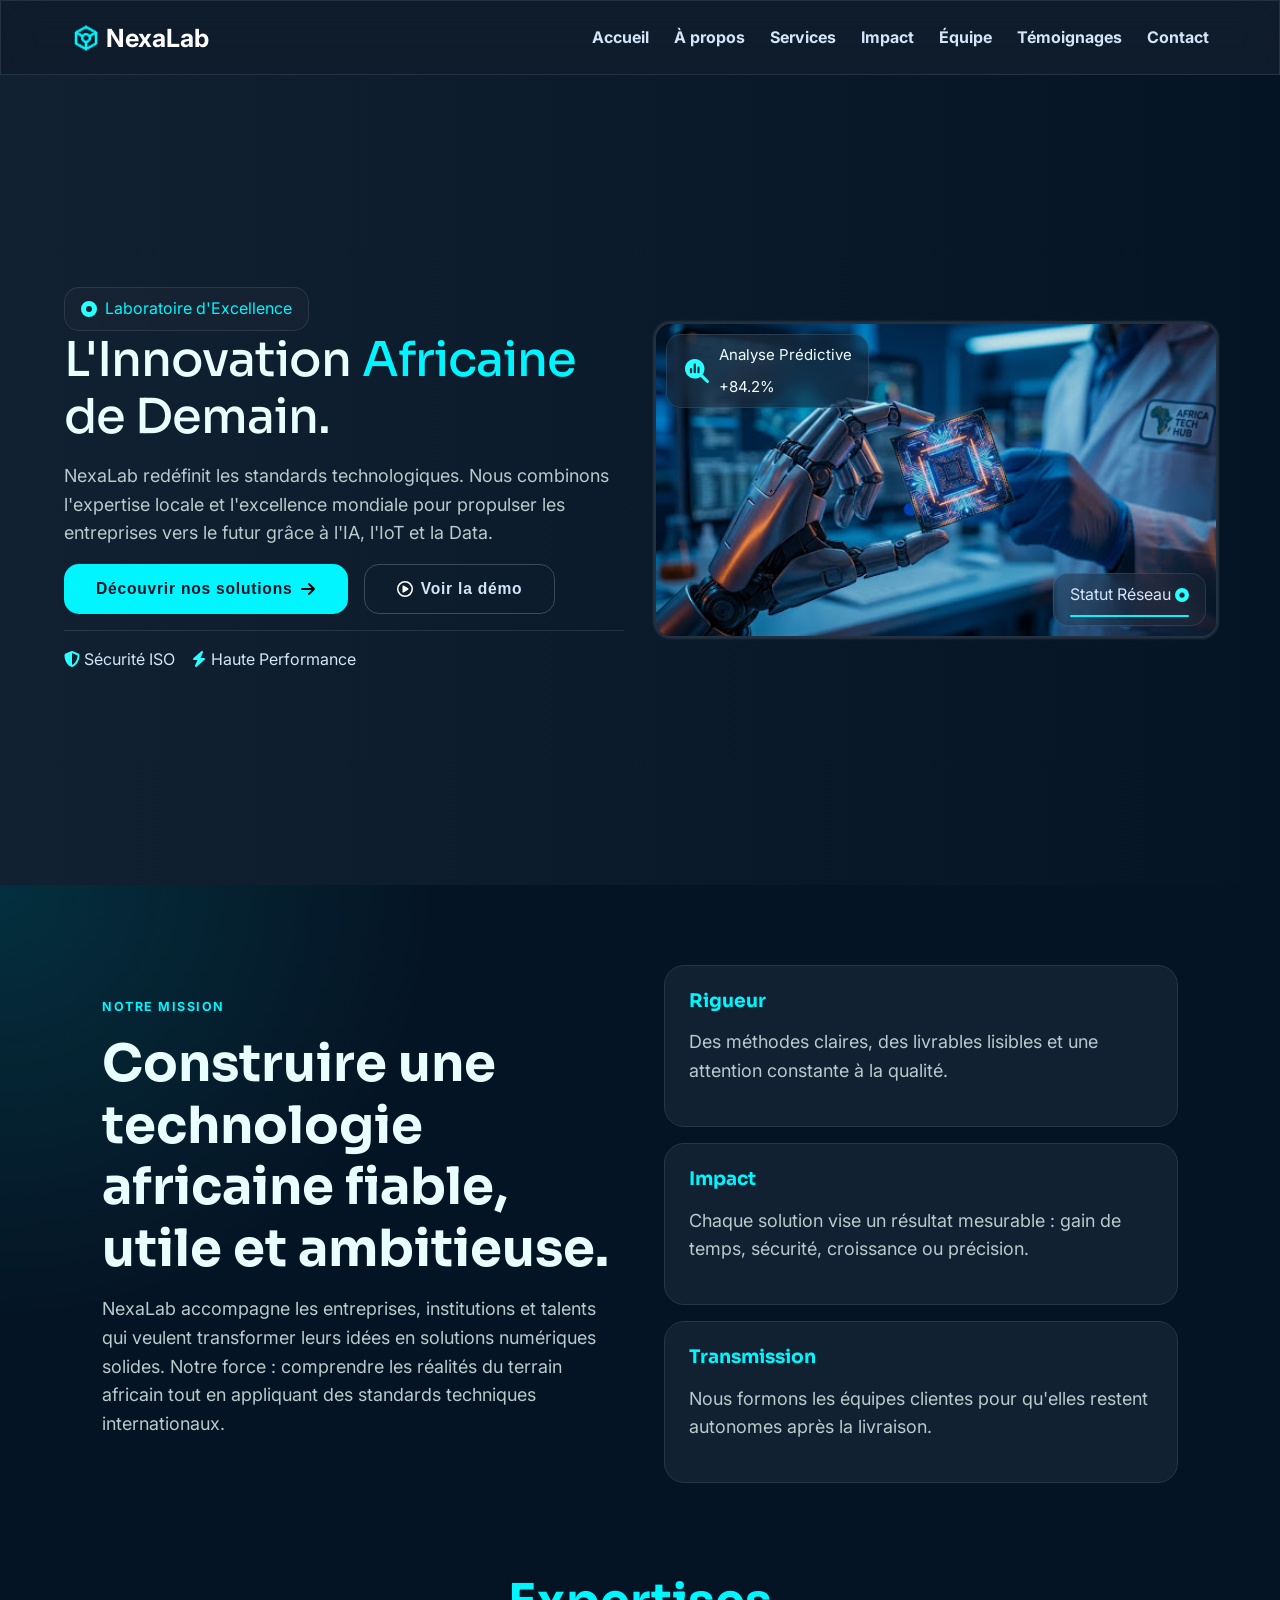
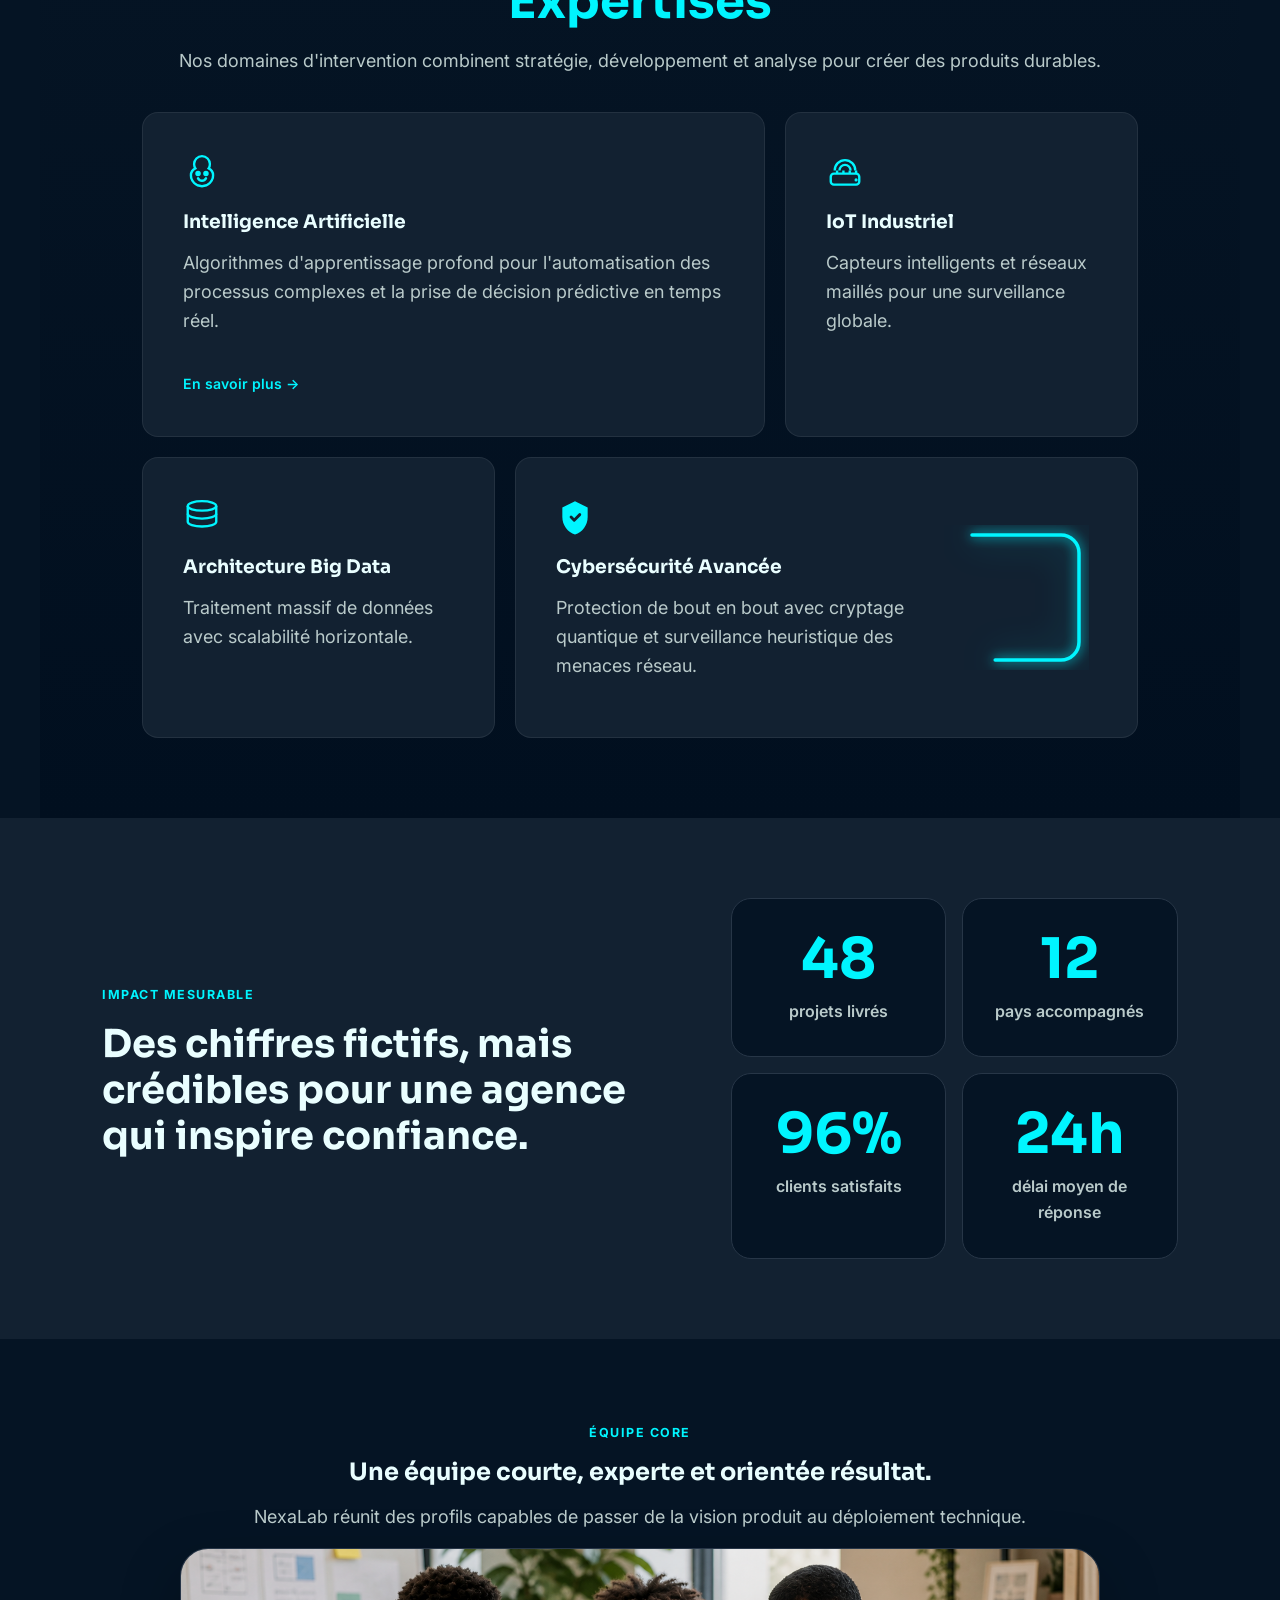
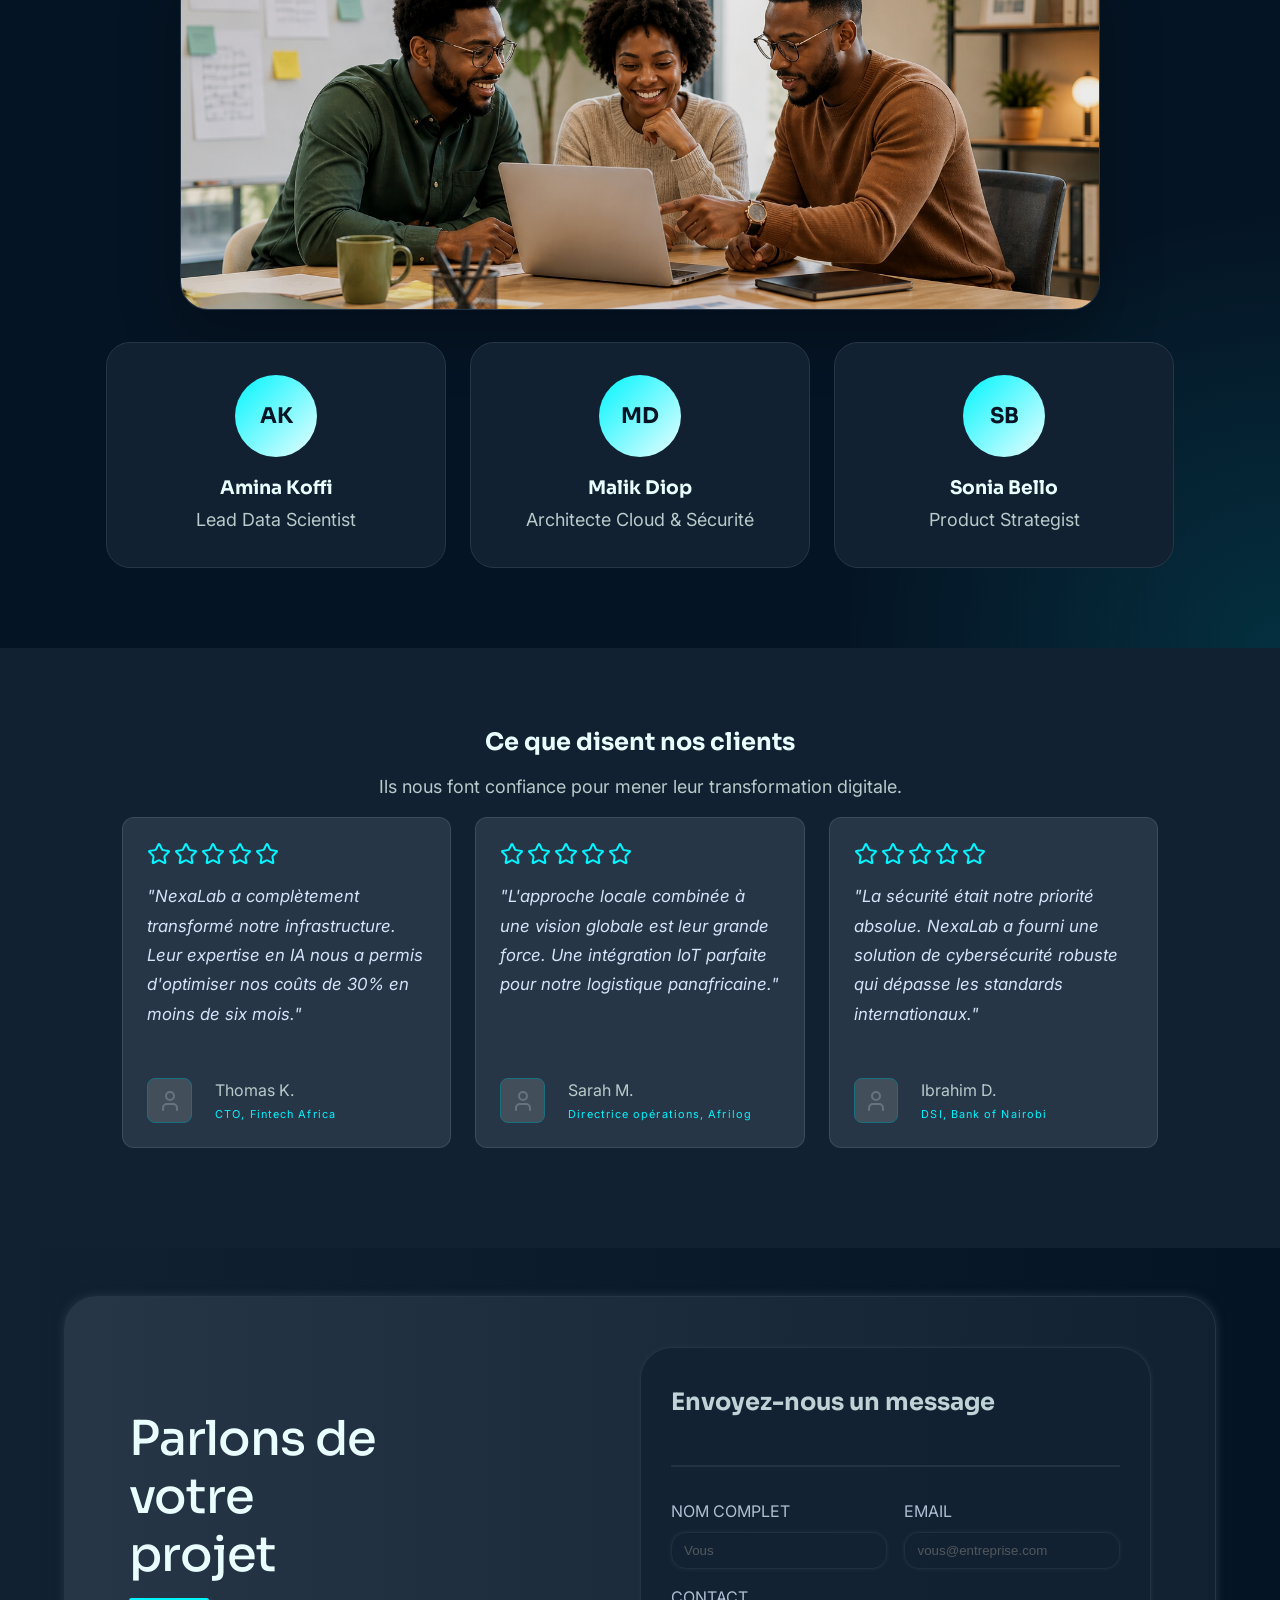
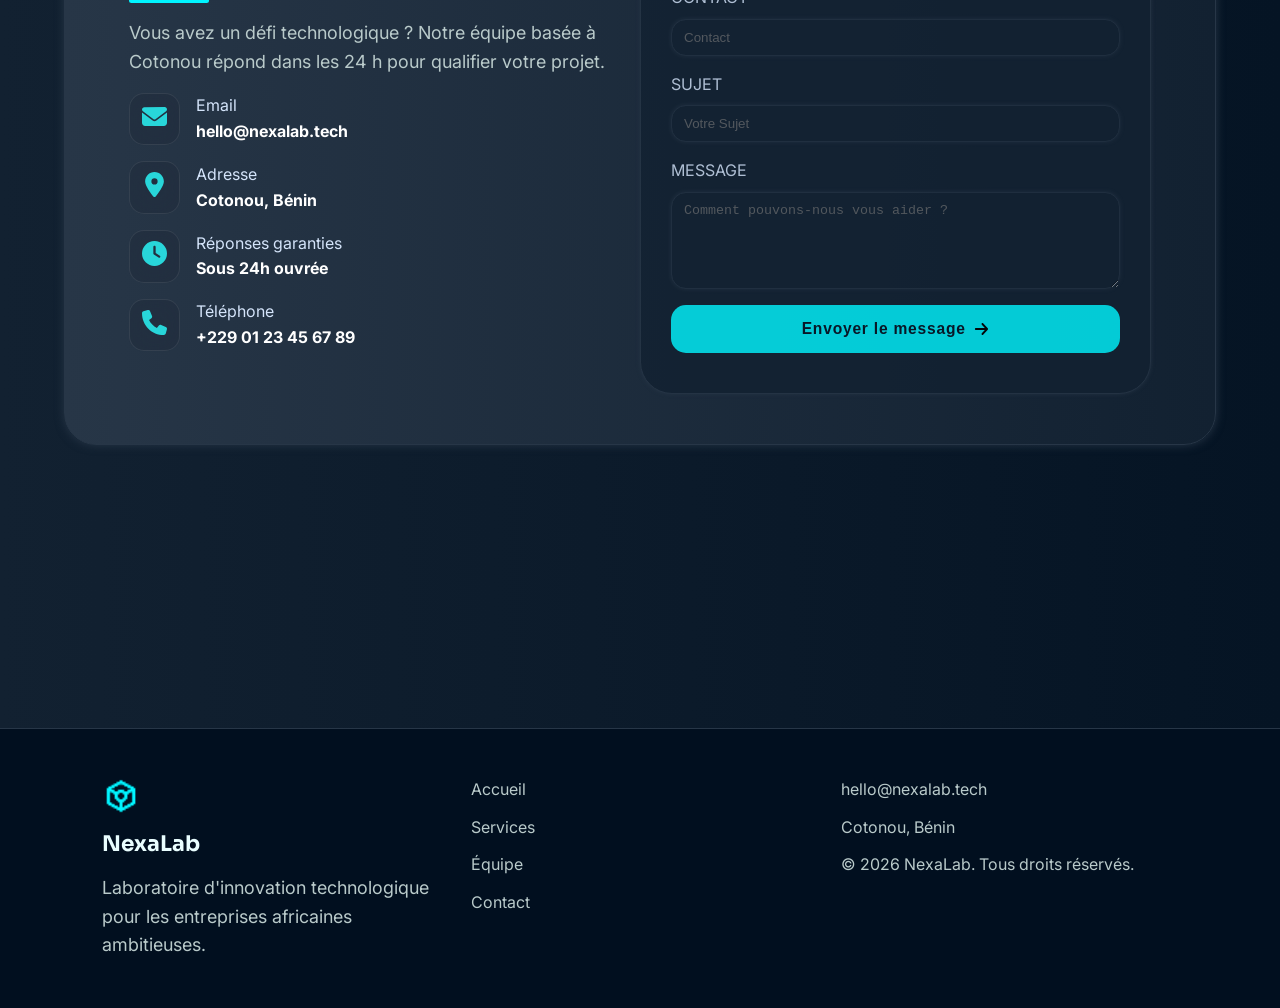
==== commit d129bf51: "modification de la section services" ====
--- a/nexalab/index.html
+++ b/nexalab/index.html
@@ -181,30 +181,30 @@
   </div>
 </section>
 
-    <section id="stats" class="stats-section">
-        <div class="stats-intro">
-            <span class="section-kicker">Impact mesurable</span>
-            <h2>Des chiffres fictifs, mais crédibles pour une agence qui inspire confiance.</h2>
-        </div>
-        <div class="stats-grid">
-            <article class="stat-card">
-                <strong>48</strong>
-                <span>projets livrés</span>
-            </article>
-            <article class="stat-card">
-                <strong>12</strong>
-                <span>pays accompagnés</span>
-            </article>
-            <article class="stat-card">
-                <strong>96%</strong>
-                <span>clients satisfaits</span>
-            </article>
-            <article class="stat-card">
-                <strong>24h</strong>
-                <span>délai moyen de réponse</span>
-            </article>
-        </div>
-    </section>
+            <section id="stats" class="stats-section">
+                <div class="stats-intro">
+                    <span class="section-kicker">Impact mesurable</span>
+                    <h2>Des chiffres fictifs, mais crédibles pour une agence qui inspire confiance.</h2>
+                </div>
+                <div class="stats-grid">
+                    <article class="stat-card">
+                        <strong>48</strong>
+                        <span>projets livrés</span>
+                    </article>
+                    <article class="stat-card">
+                        <strong>12</strong>
+                        <span>pays accompagnés</span>
+                    </article>
+                    <article class="stat-card">
+                        <strong>96%</strong>
+                        <span>clients satisfaits</span>
+                    </article>
+                    <article class="stat-card">
+                        <strong>24h</strong>
+                        <span>délai moyen de réponse</span>
+                    </article>
+                </div>
+            </section>
 
             <section id="team" class="team-section">
                 <div class="section-heading">
--- a/nexalab/styles/services.css
+++ b/nexalab/styles/services.css
@@ -1,53 +1,112 @@
 .services-section {
     padding: 5rem 8%;
     background: linear-gradient(to bottom, var(--bg-main), var(--bg-surface-lowest));
+    padding-top: 10px;
 }
 
 .section-heading {
-    max-width: 760px;
-    margin: 0 auto 3rem;
     text-align: center;
 }
 
-.section-heading h2 {
+.section-heading h4 {
     font-size: clamp(2rem, 4vw, 3rem);
+    color: #00f5ff ;
 }
 
-.services-grid {
+.services-section {
+    max-width: 1200px;
+    margin: 0 auto;
     display: flex;
-    gap: 1.5rem;
-    justify-content: center;
-    flex-wrap: wrap;
+    flex-direction: column;
+    gap: 20px;
 }
 
-.service-card {
-    flex: 1 1 260px;
-    min-height: 280px;
-    padding: 2rem;
-    border-radius: 1.5rem;
-    background: linear-gradient(145deg, var(--bg-surface), var(--bg-surface-variant));
-    border: 1px solid rgba(255, 255, 255, 0.08);
-    transition: transform var(--transition-normal), border-color var(--transition-normal);
+.row {
+    display: flex;
+    gap: 20px;
 }
 
-.service-card:hover {
-    transform: translateY(-8px);
-    border-color: var(--accent-primary);
+.row-1 .card-ai      { flex: 2;}
+.row-1 .card-iot     { flex: 1; }
+.row-2 .card-bigdata { flex: 1; }
+.row-2 .card-cyber   { flex: 2; }
+
+.card {
+    background-color: var(--bg-surface);
+    border: 1px solid rgba(255, 255, 255, 0.07);
+    border-radius: 16px;
+    padding: 40px;
+    display: flex;
+    flex-direction: column;
+    transition: transform var(--transition-normal), box-shadow var(--transition-normal);
+    overflow: hidden;
 }
 
-.service-icon {
-    width: 42px;
-    height: 42px;
-    margin-bottom: 1.5rem;
-    filter: invert(80%) sepia(86%) saturate(1762%) hue-rotate(134deg) brightness(107%) contrast(106%);
+.card:hover {
+    transform: translateY(-4px);
+    box-shadow: 0 20px 50px rgba(0, 0, 0, 0.4), 0 0 0 1px rgba(0, 245, 255, 0.08);
 }
 
-.service-card h3 {
-    font-size: 1.35rem;
+.card-icon {
+    width: 38px;
+    height: 38px;
+    color: var(--accent-primary);
+    margin-bottom: 20px;
 }
 
-@media (max-width: 768px) {
-    .services-section {
-        padding: 4rem 6%;
-    }
+.card-link {
+    display: inline-flex;
+    align-items: center;
+    gap: 6px;
+    margin-top: 22px;
+    color: var(--accent-primary);
+    font-size: 0.88rem;
+    font-weight: 600;
+    transition: gap var(--transition-fast);
 }
+.card-link:hover { gap: 10px; }
+
+/* Cyber card */
+.card-cyber {
+    flex-direction: row;
+    align-items: center;
+    overflow: visible;
+}
+
+.cyber-text {
+    flex: 1;
+    min-width: 0;
+    display: flex;
+    flex-direction: column;
+}
+
+.cyber-visual {
+    width: 160px;
+    height: 160px;
+    flex-shrink: 0;
+    display: flex;
+    align-items: center;
+    justify-content: center;
+}
+
+.cyber-visual svg {
+    width: 145px;
+    height: 145px;
+    animation: rotateSq 5s linear infinite;
+}
+
+@keyframes rotateSq {
+    from { transform: rotate(0deg); }
+    to   { transform: rotate(360deg); }
+}
+
+.sq-path {
+    fill: none;
+    stroke: var(--accent-primary);
+    stroke-width: 3.5;
+    stroke-linecap: round;
+    stroke-linejoin: round;
+    stroke-dasharray: 420;
+    stroke-dashoffset: 120;
+    filter: drop-shadow(0 0 6px var(--accent-primary)) drop-shadow(0 0 18px rgba(0, 245, 255, 0.3));
+}
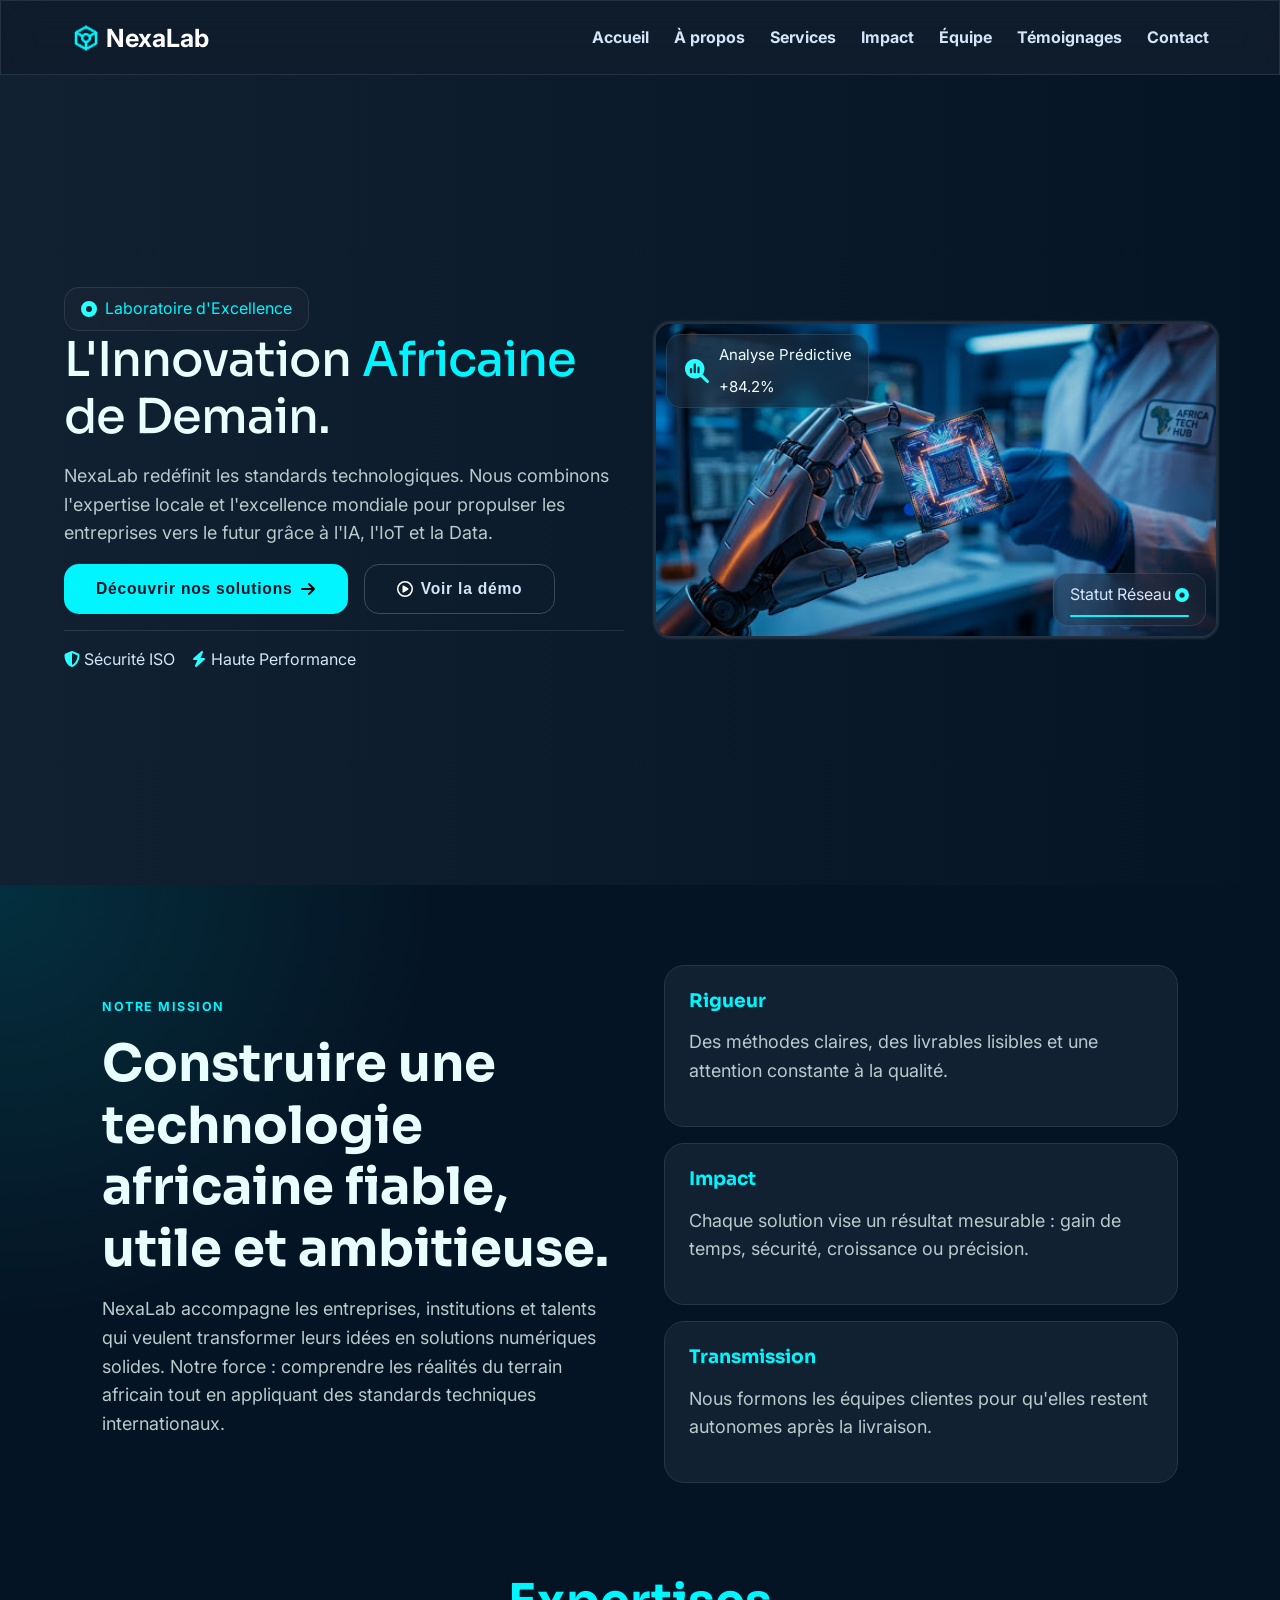
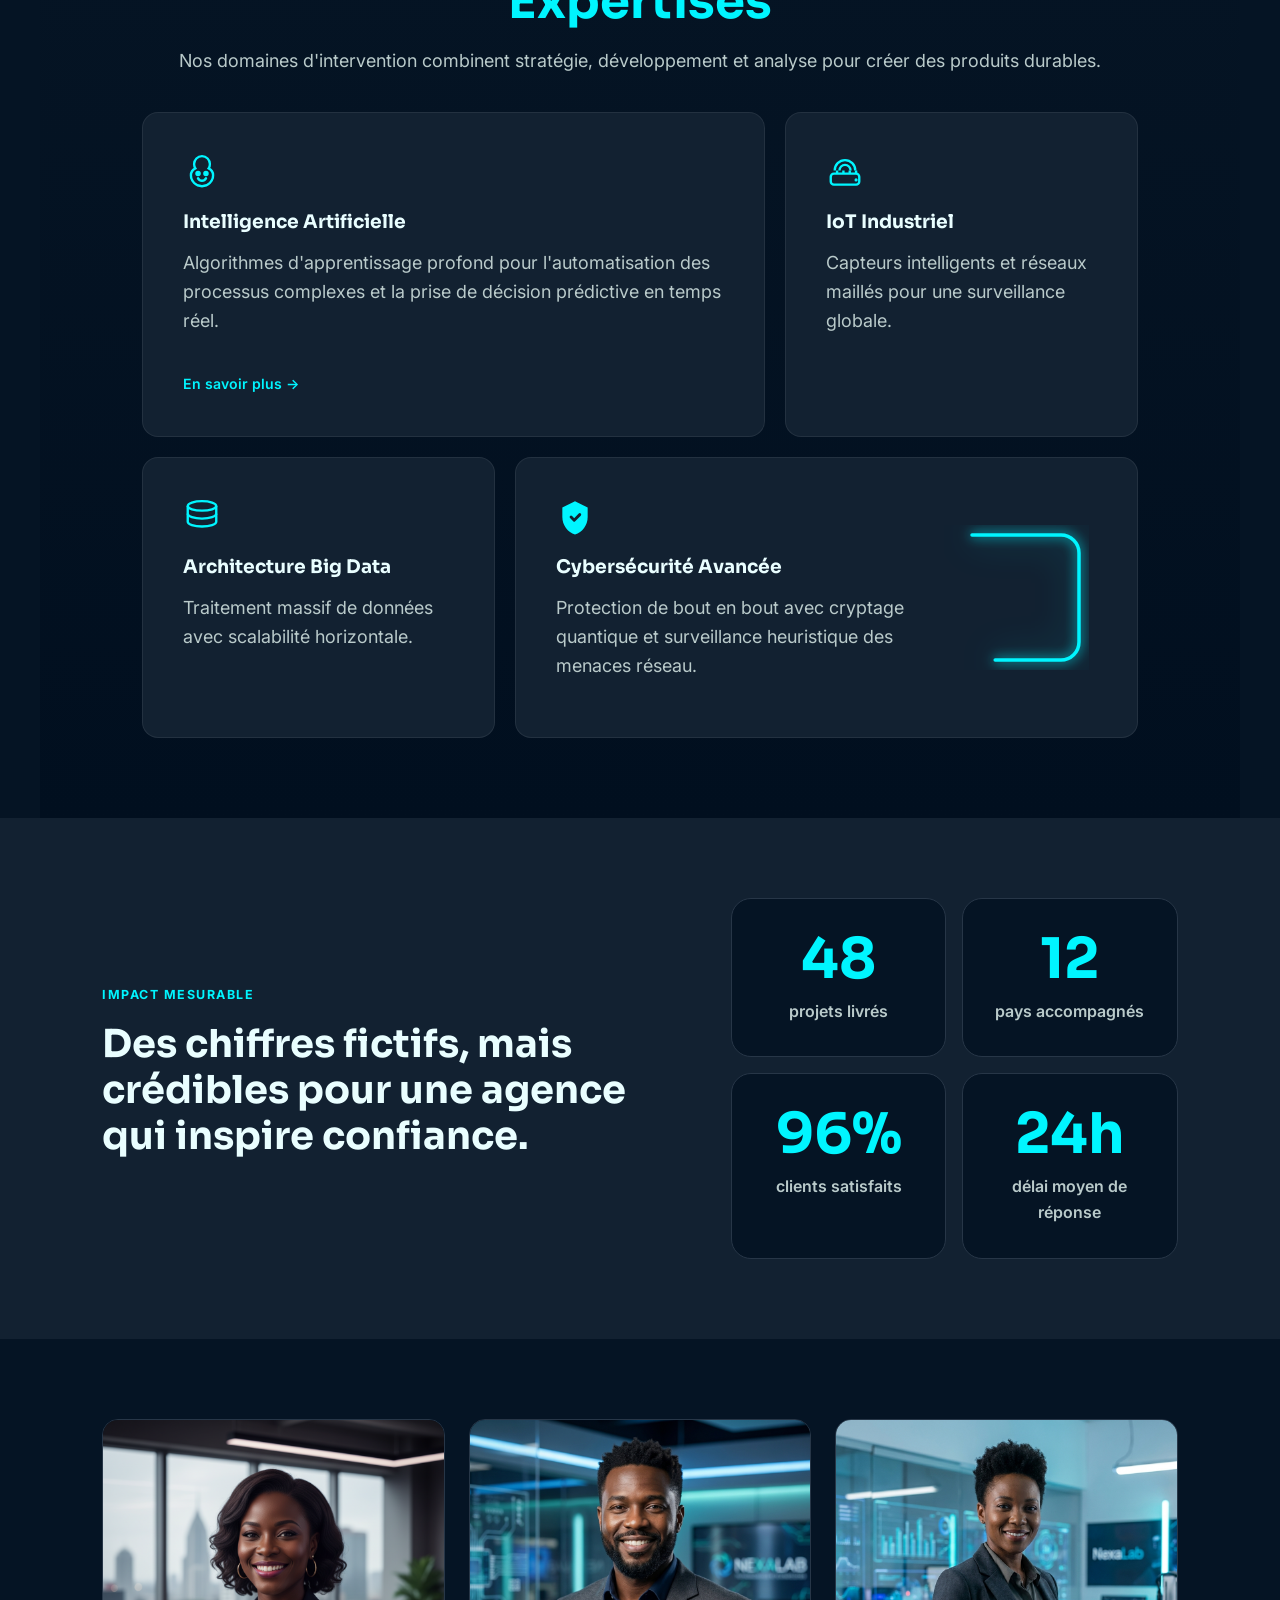
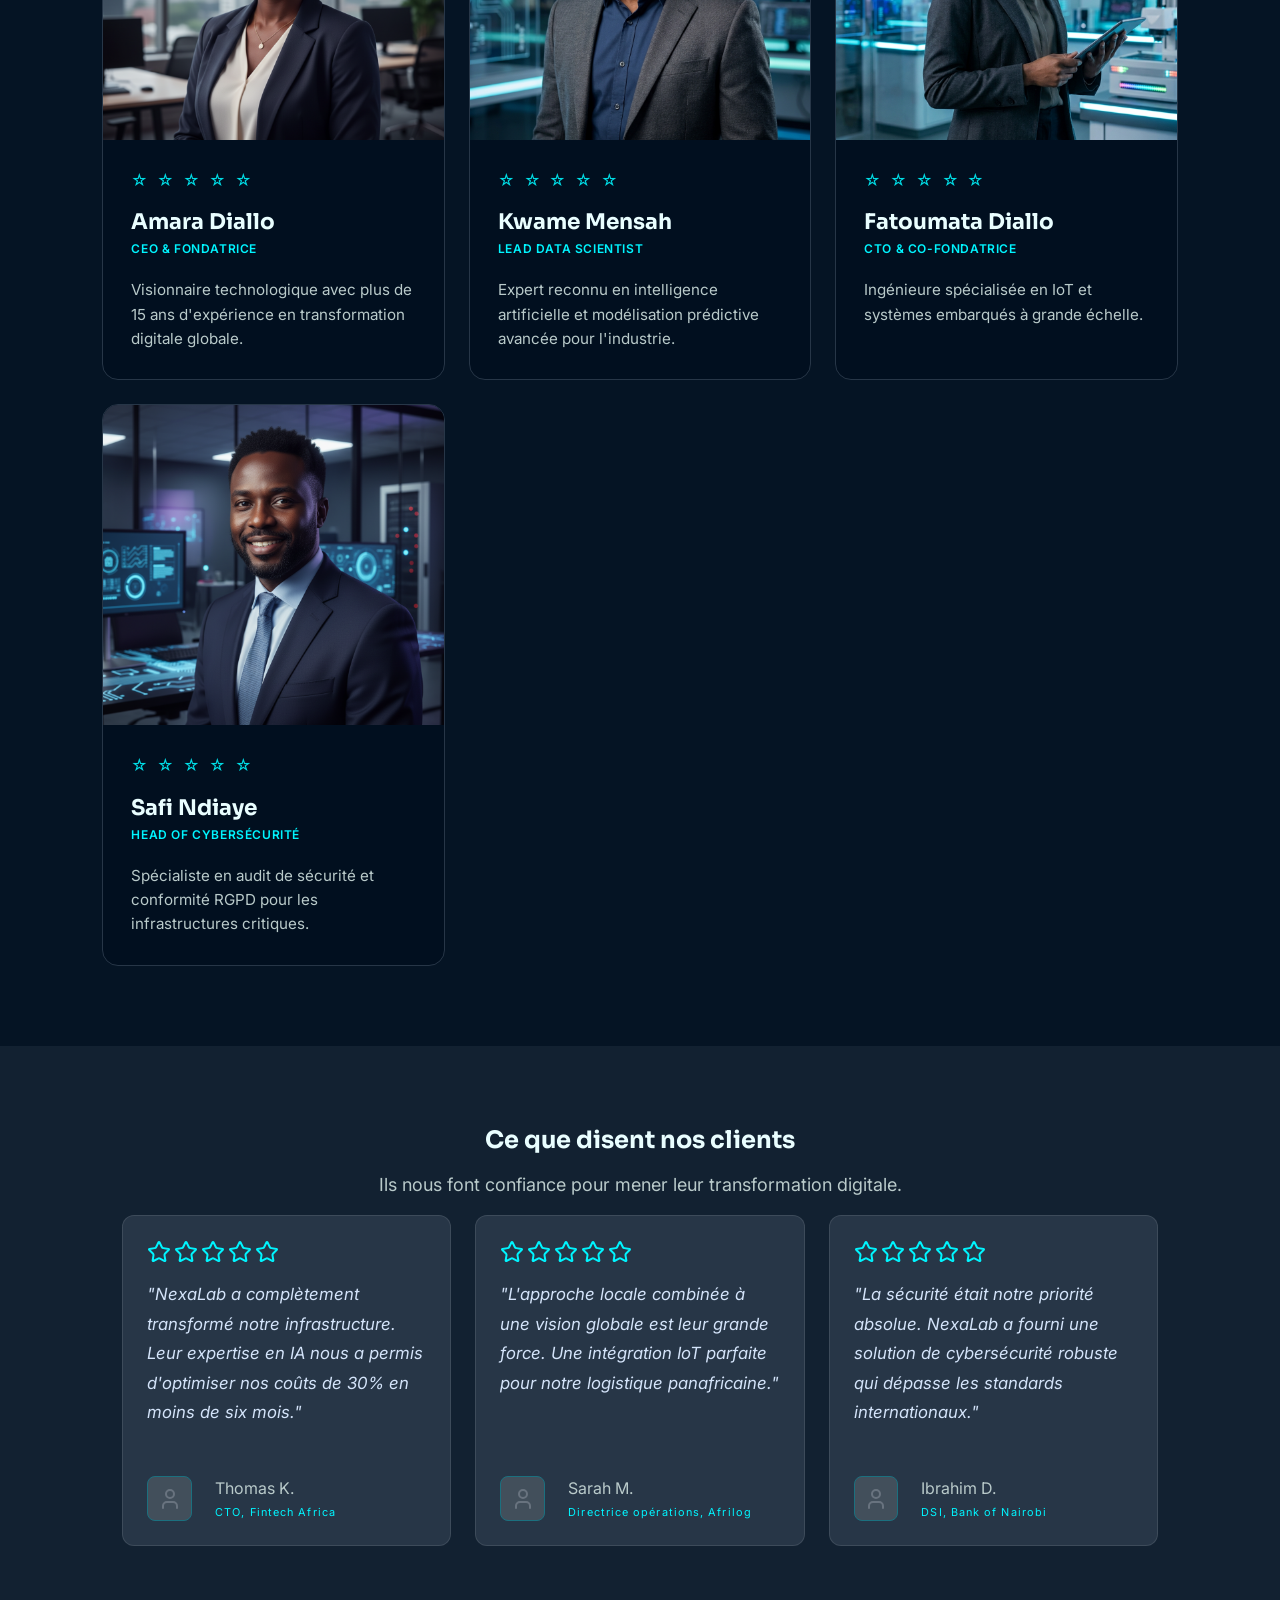
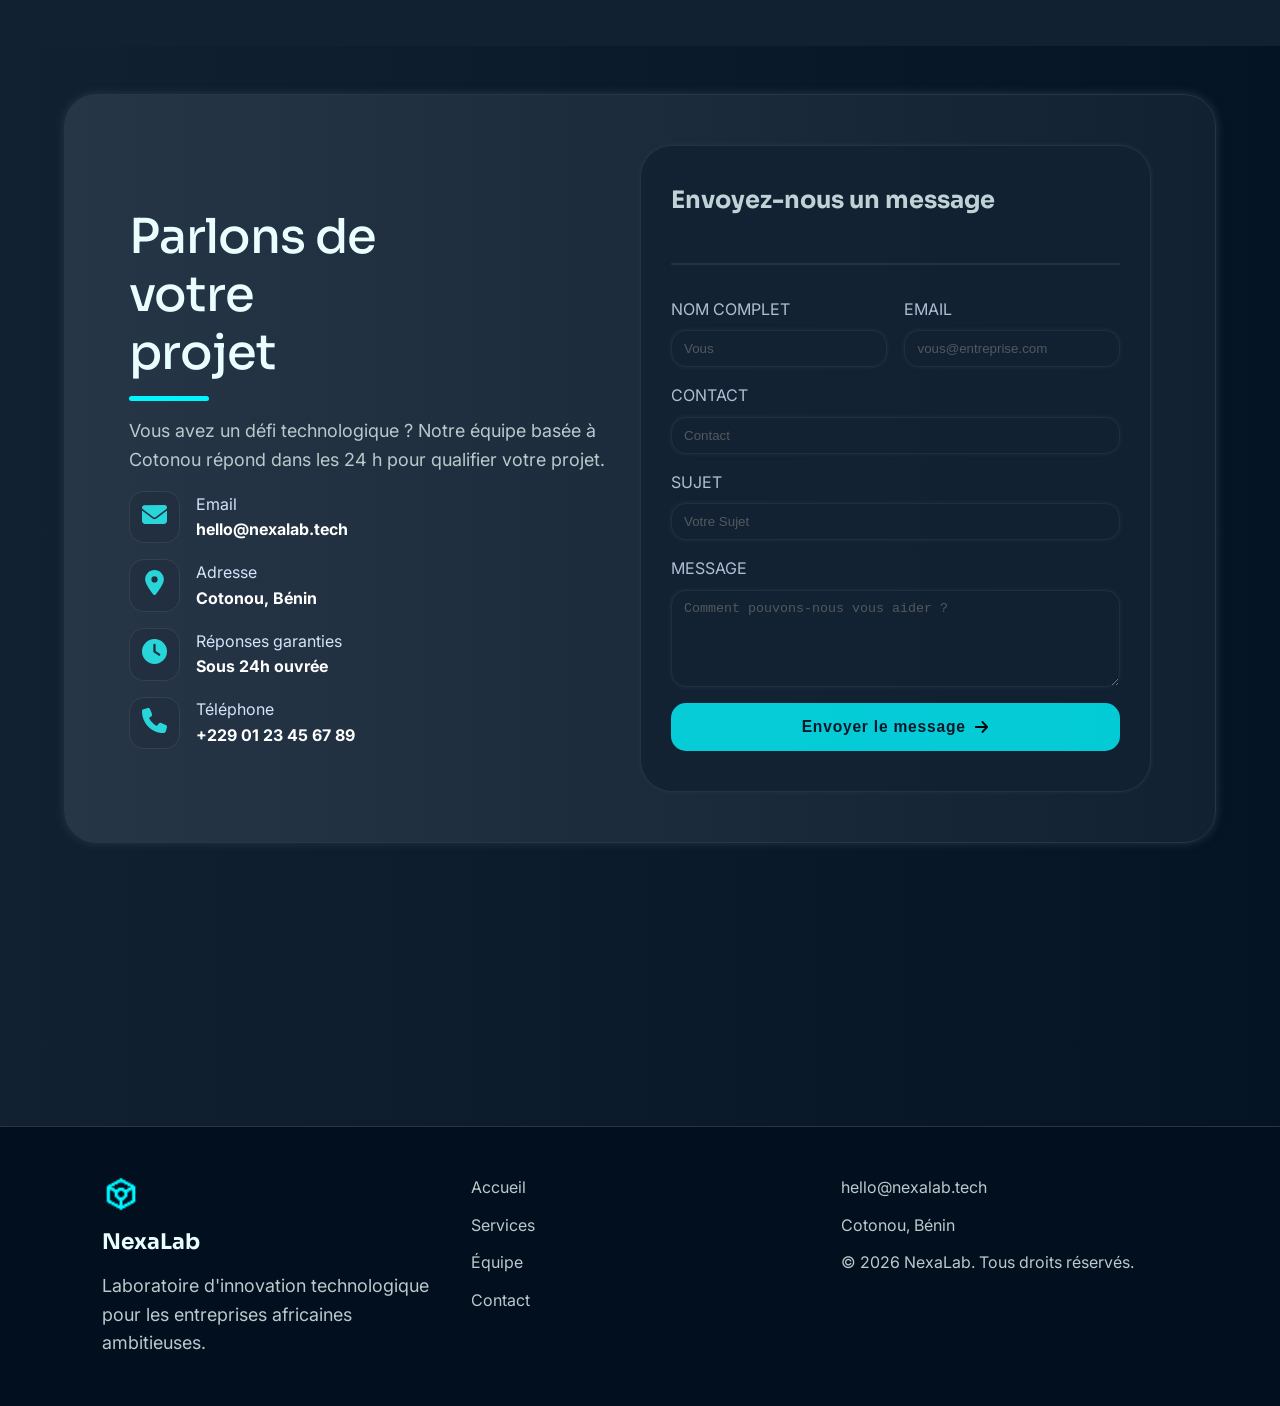
==== commit 4ca85fd4: "Finaliastion du projet" ====
--- a/nexalab/index.html
+++ b/nexalab/index.html
@@ -1,426 +1,572 @@
 <!DOCTYPE html>
 <html lang="fr">
 
-    <head>
-        <meta charset="UTF-8"> <!-- Définition de l'encodage des caractères dans la page-->
-        <meta name="viewport" content="width=device-width, initial-scale=1.0"> <!-- Metadonnées pour le référencement et les réseaux sociaux -->
-        <meta name="NexaLab" content="NexaLab-Homepage"> <!-- Information sur la page -->
-        <meta name="Groupe-N-6" content="NexaLab - Votre laboratoire de données de confiance"> <!-- Information sur les auteurs de la page -->
-        <title>NexaLab</title> <!-- Titre de la page -->
-        <link rel="stylesheet" href="styles/base.css"> <!-- Liaison avec le fichier CSS pour les styles globaux -->
-        <link rel="stylesheet" href="styles/header.css"> <!-- Liaison avec le fichier CSS pour les styles de l'en-tête -->
-        <link rel="stylesheet" href="styles/hero.css"> <!-- Liaison avec le fichier CSS pour les styles de la section hero -->
-        <link rel="stylesheet" href="styles/services.css"> <!-- Liaison avec le fichier CSS pour les styles de la section services -->
-        <link rel="stylesheet" href="styles/stats.css"> <!-- Liaison avec le fichier CSS pour les styles de la section statistiques -->
-        <link rel="stylesheet" href="styles/team.css"> <!-- Liaison avec le fichier CSS pour les styles de la section équipe -->
-        <link rel="stylesheet" href="styles/testimonials.css"> <!-- Liaison avec le fichier CSS pour les styles de la section témoignages -->
-        <link rel="stylesheet" href="styles/contact.css"> <!-- Liaison avec le fichier CSS pour les styles de la section contact -->
-        <link rel="stylesheet" href="styles/about.css"> <!-- Liaison avec le fichier CSS pour les styles de la section à propos -->
-        <link rel="stylesheet" href="styles/footer.css"> <!-- Liaison avec le fichier CSS pour les styles du pied de page -->
-        <link rel="shortcut icon" href="assets/icons/NexaLab-icon.svg" type="image/svg+xml"> <!-- Favicon de la page -->
-    </head>
-
-    <body>
-        <header id="header" class="glass-effect"> <!-- En-tête de la page avec un effet de verre dépoli -->
-            <div class="header-logo"> <!-- Bloc du logo de l'en-tête -->
-                <img src="assets/icons/NexaLab-icon.png" alt="Logo NexaLab"> <!-- Image du logo de l'entreprise -->
-                <span class="header-title">NexaLab</span> <!-- Nom de l'entreprise affiché à côté de l'image -->
-            </div>
-            <button class="menu-button" aria-label="Ouvrir le menu de navigation"><img class="menu-icon" src="assets/icons/menu-icon.svg" alt=""></button> <!-- Bouton pour ouvrir le menu de navigation sur les appareils mobiles -->
-            <nav aria-label="Barre de navigation principale" class="header-navbar"> <!-- Barre de navigation -->
-                <ul> 
-                    <li><a href="#hero">Accueil</a></li> <!-- Lien vers la section d'accueil de la page -->
-                    <li><a href="#a-propos">À propos</a></li> <!-- Lien vers la section à propos de la page -->
-                    <li><a href="#services">Services</a></li> <!-- Lien vers la section services de la page -->
-                    <li><a href="#stats">Impact</a></li> <!-- Lien vers la section statistiques de la page -->
-                    <li><a href="#team">Équipe</a></li> <!-- Lien vers la section équipe de la page -->
-                    <li><a href="#temoignages">Témoignages</a></li> <!-- Lien vers la section témoignages de la page -->
-                    <li><a href="#contact">Contact</a></li> <!-- Lien vers la section contact de la page -->
-                </ul>
-            </nav>
-        </header>
-        <main>
-            <section id="hero">
-                <div class="container">
-                    <div class="container-left">
-                        <span class="info glass-effect"> <img class="fa-svg fa-svg--accent fa-anim-beat-fade"
-                                src="assets/icons/circle-dot.svg" alt=""> Laboratoire d'Excellence</span>
-                        <h1 class="hero-title">L'Innovation <span class="hero-title-c">Africaine</span> de Demain.</h1>
-                        <p>NexaLab redéfinit les standards technologiques. Nous combinons l'expertise locale et l'excellence
-                            mondiale pour propulser les entreprises vers le futur grâce à l'IA, l'IoT et la Data.</p>
-                        <div class="hero-buttons">
-                            <button class="btn btn-primary">Découvrir nos solutions <img class="fa-svg fa-svg--black"
-                                    src="assets/icons/arrow-right.svg" alt=""></button>
-                            <button class="btn btn-outline">
-                                <img class="fa-svg fa-svg--white" src="assets/icons/circle-play-regular.svg" alt="">
-                                Voir la démo
-                            </button>
-                        </div>
-                        <div class="hero-divider"></div>
-                        <div class="hero-functions">
-                            <div class="hero-function">
-                                <img class="fa-svg fa-svg--accent" src="assets/icons/shield-halved.svg" alt="">
-                                <span>Sécurité ISO</span>
+<head>
+    <meta charset="UTF-8"> <!-- Définition de l'encodage des caractères dans la page-->
+    <meta name="viewport" content="width=device-width, initial-scale=1.0">
+    <!-- Metadonnées pour le référencement et les réseaux sociaux -->
+    <meta name="NexaLab" content="NexaLab-Homepage"> <!-- Information sur la page -->
+    <meta name="Groupe-N-6" content="NexaLab - Votre laboratoire de données de confiance">
+    <!-- Information sur les auteurs de la page -->
+    <title>NexaLab</title> <!-- Titre de la page -->
+    <link rel="stylesheet" href="styles/base.css"> <!-- Liaison avec le fichier CSS pour les styles globaux -->
+    <link rel="stylesheet" href="styles/header.css"> <!-- Liaison avec le fichier CSS pour les styles de l'en-tête -->
+    <link rel="stylesheet" href="styles/hero.css">
+    <!-- Liaison avec le fichier CSS pour les styles de la section hero -->
+    <link rel="stylesheet" href="styles/services.css">
+    <!-- Liaison avec le fichier CSS pour les styles de la section services -->
+    <link rel="stylesheet" href="styles/stats.css">
+    <!-- Liaison avec le fichier CSS pour les styles de la section statistiques -->
+    <link rel="stylesheet" href="styles/team.css">
+    <!-- Liaison avec le fichier CSS pour les styles de la section équipe -->
+    <link rel="stylesheet" href="styles/testimonials.css">
+    <!-- Liaison avec le fichier CSS pour les styles de la section témoignages -->
+    <link rel="stylesheet" href="styles/contact.css">
+    <!-- Liaison avec le fichier CSS pour les styles de la section contact -->
+    <link rel="stylesheet" href="styles/about.css">
+    <!-- Liaison avec le fichier CSS pour les styles de la section à propos -->
+    <link rel="stylesheet" href="styles/footer.css">
+    <!-- Liaison avec le fichier CSS pour les styles du pied de page -->
+    <link rel="shortcut icon" href="assets/icons/NexaLab-icon.svg" type="image/svg+xml"> <!-- Favicon de la page -->
+</head>
+
+<body>
+    <header id="header" class="glass-effect"> <!-- En-tête de la page avec un effet de verre dépoli -->
+        <div class="header-logo"> <!-- Bloc du logo de l'en-tête -->
+            <img src="assets/icons/NexaLab-icon.png" alt="Logo NexaLab"> <!-- Image du logo de l'entreprise -->
+            <span class="header-title">NexaLab</span> <!-- Nom de l'entreprise affiché à côté de l'image -->
+        </div>
+        <button class="menu-button" aria-label="Ouvrir le menu de navigation"><img class="menu-icon"
+                src="assets/icons/menu-icon.svg" alt=""></button>
+        <!-- Bouton pour ouvrir le menu de navigation sur les appareils mobiles -->
+        <nav aria-label="Barre de navigation principale" class="header-navbar"> <!-- Barre de navigation -->
+            <ul>
+                <li><a href="#hero">Accueil</a></li> <!-- Lien vers la section d'accueil de la page -->
+                <li><a href="#a-propos">À propos</a></li> <!-- Lien vers la section à propos de la page -->
+                <li><a href="#services">Services</a></li> <!-- Lien vers la section services de la page -->
+                <li><a href="#stats">Impact</a></li> <!-- Lien vers la section statistiques de la page -->
+                <li><a href="#team">Équipe</a></li> <!-- Lien vers la section équipe de la page -->
+                <li><a href="#temoignages">Témoignages</a></li> <!-- Lien vers la section témoignages de la page -->
+                <li><a href="#contact">Contact</a></li> <!-- Lien vers la section contact de la page -->
+            </ul>
+        </nav>
+    </header>
+    <main>
+        <section id="hero">
+            <div class="container">
+                <div class="container-left">
+                    <span class="info glass-effect"> <img class="fa-svg fa-svg--accent fa-anim-beat-fade"
+                            src="assets/icons/circle-dot.svg" alt=""> Laboratoire d'Excellence</span>
+                    <h1 class="hero-title">L'Innovation <span class="hero-title-c">Africaine</span> de Demain.</h1>
+                    <p>NexaLab redéfinit les standards technologiques. Nous combinons l'expertise locale et l'excellence
+                        mondiale pour propulser les entreprises vers le futur grâce à l'IA, l'IoT et la Data.</p>
+                    <div class="hero-buttons">
+                        <button class="btn btn-primary">Découvrir nos solutions <img class="fa-svg fa-svg--black"
+                                src="assets/icons/arrow-right.svg" alt=""></button>
+                        <button class="btn btn-outline">
+                            <img class="fa-svg fa-svg--white" src="assets/icons/circle-play-regular.svg" alt="">
+                            Voir la démo
+                        </button>
+                    </div>
+                    <div class="hero-divider"></div>
+                    <div class="hero-functions">
+                        <div class="hero-function">
+                            <img class="fa-svg fa-svg--accent" src="assets/icons/shield-halved.svg" alt="">
+                            <span>Sécurité ISO</span>
+                        </div>
+                        <div class="hero-function">
+                            <img class="fa-svg fa-svg--accent" src="assets/icons/bolt.svg" alt="">
+                            <span>Haute Performance</span>
+                        </div>
+                    </div>
+                </div>
+                <div class="container-right">
+                    <div class="hero-image-container">
+                        <img class="hero-image" src="assets/images/hero-image.png"
+                            alt="Main robotique manipulant une puce électronique dans un laboratoire africain">
+                        <div class="hero-analyse glass-effect">
+                            <img class="fa-svg fa-svg--accent" src="assets/icons/magnifying-glass-chart.svg" alt="">
+                            <div class="analyse-content">
+                                <span>Analyse Prédictive</span>
+                                +84.2%
                             </div>
-                            <div class="hero-function">
-                                <img class="fa-svg fa-svg--accent" src="assets/icons/bolt.svg" alt="">
-                                <span>Haute Performance</span>
+                        </div>
+                        <div class="hero-progress glass-effect">
+                            <div class="progress-title">
+                                Statut Réseau
+                                <img class="fa-svg fa-svg--accent fa-anim-beat-fade" src="assets/icons/circle-dot.svg"
+                                    alt="">
                             </div>
-                        </div>
-                    </div>
-                    <div class="container-right">
-                        <div class="hero-image-container">
-                            <img class="hero-image" src="assets/images/hero-image.png" alt="Main robotique manipulant une puce électronique dans un laboratoire africain">
-                            <div class="hero-analyse glass-effect">
-                                <img class="fa-svg fa-svg--accent" src="assets/icons/magnifying-glass-chart.svg"
-                                    alt="">
-                                <div class="analyse-content">
-                                    <span>Analyse Prédictive</span>
-                                    +84.2%
-                                </div>
-                            </div>
-                            <div class="hero-progress glass-effect">
-                                <div class="progress-title">
-                                    Statut Réseau
-                                    <img class="fa-svg fa-svg--accent fa-anim-beat-fade"
-                                        src="assets/icons/circle-dot.svg" alt="">
-                                </div>
-                                <div class="hero-progress-bar"></div>
-                            </div>
-                        </div>
-                    </div>
-                </div>
-            </section>
-
-            <section id="a-propos" class="about-section">
-                <div class="about-content">
-                    <span class="section-kicker">Notre mission</span>
-                    <h2>Construire une technologie africaine fiable, utile et ambitieuse.</h2>
-                    <p>
-                        NexaLab accompagne les entreprises, institutions et talents qui veulent transformer leurs idées
-                        en solutions numériques solides. Notre force : comprendre les réalités du terrain africain tout en
-                        appliquant des standards techniques internationaux.
+                            <div class="hero-progress-bar"></div>
+                        </div>
+                    </div>
+                </div>
+            </div>
+        </section>
+
+        <section id="a-propos" class="about-section">
+            <div class="about-content">
+                <span class="section-kicker">Notre mission</span>
+                <h2>Construire une technologie africaine fiable, utile et ambitieuse.</h2>
+                <p>
+                    NexaLab accompagne les entreprises, institutions et talents qui veulent transformer leurs idées
+                    en solutions numériques solides. Notre force : comprendre les réalités du terrain africain tout en
+                    appliquant des standards techniques internationaux.
+                </p>
+            </div>
+            <div class="about-points">
+                <article class="about-card">
+                    <h3>Rigueur</h3>
+                    <p>Des méthodes claires, des livrables lisibles et une attention constante à la qualité.</p>
+                </article>
+                <article class="about-card">
+                    <h3>Impact</h3>
+                    <p>Chaque solution vise un résultat mesurable : gain de temps, sécurité, croissance ou précision.
                     </p>
-                </div>
-                <div class="about-points">
-                    <article class="about-card">
-                        <h3>Rigueur</h3>
-                        <p>Des méthodes claires, des livrables lisibles et une attention constante à la qualité.</p>
-                    </article>
-                    <article class="about-card">
-                        <h3>Impact</h3>
-                        <p>Chaque solution vise un résultat mesurable : gain de temps, sécurité, croissance ou précision.</p>
-                    </article>
-                    <article class="about-card">
-                        <h3>Transmission</h3>
-                        <p>Nous formons les équipes clientes pour qu'elles restent autonomes après la livraison.</p>
-                    </article>
-                </div>
-            </section>
-
-            <!--services-->
-                <section id="services" class="services-section">
-        <div class="section-heading">
-            <h4>Expertises</h4>
-            <p>Nos domaines d'intervention combinent stratégie, développement et analyse pour créer des produits durables.</p>
-        </div>
-     <div class="row row-1">
-     <div class="card card-ai">
-      <svg class="card-icon" viewBox="0 0 24 24" fill="none" stroke="currentColor" stroke-width="1.5">
-        <path d="M12 2a5 5 0 0 1 5 5c0 1-.3 2-.8 2.7C17.8 10.5 19 12 19 14a7 7 0 0 1-14 0c0-2 1.2-3.5 2.8-4.3A5 5 0 0 1 7 7a5 5 0 0 1 5-5z"/>
-        <circle cx="9.5" cy="13" r="1" fill="currentColor"/>
-        <circle cx="14.5" cy="13" r="1" fill="currentColor"/>
-        <path d="M9.5 16s.8 1.5 2.5 1.5 2.5-1.5 2.5-1.5" stroke-linecap="round"/>
-      </svg>
-      <h3 class="card-title">Intelligence Artificielle</h3>
-      <p class="card-desc">Algorithmes d'apprentissage profond pour l'automatisation des processus complexes et la prise de décision prédictive en temps réel.</p>
-      <a href="#" class="card-link">En savoir plus →</a>
-    </div>
-
-    <div class="card card-iot">
-      <svg class="card-icon" viewBox="0 0 24 24" fill="none" stroke="currentColor" stroke-width="1.5">
-        <rect x="3" y="13" width="18" height="7" rx="2"/>
-        <path d="M7 13v-2M11 13v-2M15 13v-2M19 13v-2"/>
-        <path d="M5.5 11C5.5 7.4 8.4 4.5 12 4.5S18.5 7.4 18.5 11"/>
-        <path d="M8.5 11c0-1.9 1.6-3.5 3.5-3.5s3.5 1.6 3.5 3.5"/>
-        <circle cx="19" cy="17" r="1" fill="currentColor" stroke="none"/>
-      </svg>
-      <h3 class="card-title">IoT Industriel</h3>
-      <p class="card-desc">Capteurs intelligents et réseaux maillés pour une surveillance globale.</p>
-    </div>
-
-  </div>
-  <div class="row row-2">
-
-    <div class="card card-bigdata">
-      <svg class="card-icon" viewBox="0 0 24 24" fill="none" stroke="currentColor" stroke-width="1.5">
-        <ellipse cx="12" cy="5" rx="9" ry="3"/>
-        <path d="M3 5v5c0 1.7 4 3 9 3s9-1.3 9-3V5"/>
-        <path d="M3 10v5c0 1.7 4 3 9 3s9-1.3 9-3v-5"/>
-      </svg>
-      <h3 class="card-title">Architecture Big Data</h3>
-      <p class="card-desc">Traitement massif de données avec scalabilité horizontale.</p>
-    </div>
-
-    <div class="card card-cyber">
-      <div class="cyber-text">
-        <svg class="card-icon" viewBox="0 0 24 24" fill="currentColor">
-          <path d="M12 2L4 6v6c0 5.1 3.4 9.9 8 11 4.6-1.1 8-5.9 8-11V6l-8-4z"/>
-          <path d="M9.5 12l2 2 3.5-3.5" stroke="var(--bg-surface)" stroke-width="1.8" fill="none" stroke-linecap="round" stroke-linejoin="round"/>
-        </svg>
-        <h3 class="card-title">Cybersécurité Avancée</h3>
-        <p class="card-desc">Protection de bout en bout avec cryptage quantique et surveillance heuristique des menaces réseau.</p>
-      </div>
-
-      <div class="cyber-visual">
-        <svg viewBox="0 0 145 145" xmlns="http://www.w3.org/2000/svg">
-          <rect class="sq-path" x="10" y="10" width="125" height="125" rx="18"/>
-        </svg>
-      </div>
-    </div>
-  </div>
-</section>
-
-            <section id="stats" class="stats-section">
-                <div class="stats-intro">
-                    <span class="section-kicker">Impact mesurable</span>
-                    <h2>Des chiffres fictifs, mais crédibles pour une agence qui inspire confiance.</h2>
-                </div>
-                <div class="stats-grid">
-                    <article class="stat-card">
-                        <strong>48</strong>
-                        <span>projets livrés</span>
-                    </article>
-                    <article class="stat-card">
-                        <strong>12</strong>
-                        <span>pays accompagnés</span>
-                    </article>
-                    <article class="stat-card">
-                        <strong>96%</strong>
-                        <span>clients satisfaits</span>
-                    </article>
-                    <article class="stat-card">
-                        <strong>24h</strong>
-                        <span>délai moyen de réponse</span>
-                    </article>
-                </div>
-            </section>
-
-            <section id="team" class="team-section">
-                <div class="section-heading">
-                    <span class="section-kicker">Équipe core</span>
-                    <h2>Une équipe courte, experte et orientée résultat.</h2>
-                    <p>NexaLab réunit des profils capables de passer de la vision produit au déploiement technique.</p>
-                </div>
-                <figure class="team-visual">
-                    <img src="assets/images/team.png" alt="Équipe NexaLab travaillant autour d'un ordinateur">
-                </figure>
-                <div class="team-grid">
-                    <article class="team-card">
-                        <div class="team-avatar">AK</div>
-                        <h3>Amina Koffi</h3>
-                        <p>Lead Data Scientist</p>
-                    </article>
-                    <article class="team-card">
-                        <div class="team-avatar">MD</div>
-                        <h3>Malik Diop</h3>
-                        <p>Architecte Cloud & Sécurité</p>
-                    </article>
-                    <article class="team-card">
-                        <div class="team-avatar">SB</div>
-                        <h3>Sonia Bello</h3>
-                        <p>Product Strategist</p>
-                    </article>
-                </div>
-            </section>
-            
-            <!-- témoignage-->
-            <section class="temoignages" id="temoignages">
-                <div class="section-header">
-                    <div>
+                </article>
+                <article class="about-card">
+                    <h3>Transmission</h3>
+                    <p>Nous formons les équipes clientes pour qu'elles restent autonomes après la livraison.</p>
+                </article>
+            </div>
+        </section>
+
+        <!--services-->
+        <section id="services" class="services-section">
+            <div class="section-heading">
+                <h4>Expertises</h4>
+                <p>Nos domaines d'intervention combinent stratégie, développement et analyse pour créer des produits
+                    durables.</p>
+            </div>
+            <div class="row row-1">
+                <div class="card card-ai">
+                    <svg class="card-icon" viewBox="0 0 24 24" fill="none" stroke="currentColor" stroke-width="1.5">
+                        <path
+                            d="M12 2a5 5 0 0 1 5 5c0 1-.3 2-.8 2.7C17.8 10.5 19 12 19 14a7 7 0 0 1-14 0c0-2 1.2-3.5 2.8-4.3A5 5 0 0 1 7 7a5 5 0 0 1 5-5z" />
+                        <circle cx="9.5" cy="13" r="1" fill="currentColor" />
+                        <circle cx="14.5" cy="13" r="1" fill="currentColor" />
+                        <path d="M9.5 16s.8 1.5 2.5 1.5 2.5-1.5 2.5-1.5" stroke-linecap="round" />
+                    </svg>
+                    <h3 class="card-title">Intelligence Artificielle</h3>
+                    <p class="card-desc">Algorithmes d'apprentissage profond pour l'automatisation des processus
+                        complexes et la prise de décision prédictive en temps réel.</p>
+                    <a href="#" class="card-link">En savoir plus →</a>
+                </div>
+
+                <div class="card card-iot">
+                    <svg class="card-icon" viewBox="0 0 24 24" fill="none" stroke="currentColor" stroke-width="1.5">
+                        <rect x="3" y="13" width="18" height="7" rx="2" />
+                        <path d="M7 13v-2M11 13v-2M15 13v-2M19 13v-2" />
+                        <path d="M5.5 11C5.5 7.4 8.4 4.5 12 4.5S18.5 7.4 18.5 11" />
+                        <path d="M8.5 11c0-1.9 1.6-3.5 3.5-3.5s3.5 1.6 3.5 3.5" />
+                        <circle cx="19" cy="17" r="1" fill="currentColor" stroke="none" />
+                    </svg>
+                    <h3 class="card-title">IoT Industriel</h3>
+                    <p class="card-desc">Capteurs intelligents et réseaux maillés pour une surveillance globale.</p>
+                </div>
+
+            </div>
+            <div class="row row-2">
+
+                <div class="card card-bigdata">
+                    <svg class="card-icon" viewBox="0 0 24 24" fill="none" stroke="currentColor" stroke-width="1.5">
+                        <ellipse cx="12" cy="5" rx="9" ry="3" />
+                        <path d="M3 5v5c0 1.7 4 3 9 3s9-1.3 9-3V5" />
+                        <path d="M3 10v5c0 1.7 4 3 9 3s9-1.3 9-3v-5" />
+                    </svg>
+                    <h3 class="card-title">Architecture Big Data</h3>
+                    <p class="card-desc">Traitement massif de données avec scalabilité horizontale.</p>
+                </div>
+
+                <div class="card card-cyber">
+                    <div class="cyber-text">
+                        <svg class="card-icon" viewBox="0 0 24 24" fill="currentColor">
+                            <path d="M12 2L4 6v6c0 5.1 3.4 9.9 8 11 4.6-1.1 8-5.9 8-11V6l-8-4z" />
+                            <path d="M9.5 12l2 2 3.5-3.5" stroke="var(--bg-surface)" stroke-width="1.8" fill="none"
+                                stroke-linecap="round" stroke-linejoin="round" />
+                        </svg>
+                        <h3 class="card-title">Cybersécurité Avancée</h3>
+                        <p class="card-desc">Protection de bout en bout avec cryptage quantique et surveillance
+                            heuristique des menaces réseau.</p>
+                    </div>
+
+                    <div class="cyber-visual">
+                        <svg viewBox="0 0 145 145" xmlns="http://www.w3.org/2000/svg">
+                            <rect class="sq-path" x="10" y="10" width="125" height="125" rx="18" />
+                        </svg>
+                    </div>
+                </div>
+            </div>
+        </section>
+
+        <section id="stats" class="stats-section">
+            <div class="stats-intro">
+                <span class="section-kicker">Impact mesurable</span>
+                <h2>Des chiffres fictifs, mais crédibles pour une agence qui inspire confiance.</h2>
+            </div>
+            <div class="stats-grid">
+                <article class="stat-card">
+                    <strong>48</strong>
+                    <span>projets livrés</span>
+                </article>
+                <article class="stat-card">
+                    <strong>12</strong>
+                    <span>pays accompagnés</span>
+                </article>
+                <article class="stat-card">
+                    <strong>96%</strong>
+                    <span>clients satisfaits</span>
+                </article>
+                <article class="stat-card">
+                    <strong>24h</strong>
+                    <span>délai moyen de réponse</span>
+                </article>
+            </div>
+        </section>
+
+        <section id="team" class="team-section">
+            <div class="team-grid">
+
+                <article class="team-card">
+                    <div class="team-card-image">
+                        <img src="assets/images/pho2.png" alt="Amara Diallo">
+                    </div>
+                    <div class="team-card-content">
+                        <div class="team-stars">
+                            ☆ ☆ ☆ ☆ ☆
+                        </div>
+                        <h3>Amara Diallo</h3>
+                        <span class="team-role">CEO & FONDATRICE</span>
+                        <p>Visionnaire technologique avec plus de 15 ans d'expérience en transformation digitale
+                            globale.</p>
+                    </div>
+                </article>
+
+                <article class="team-card">
+                    <div class="team-card-image">
+                        <img src="assets/images/pho.png" alt="Kwame Mensah">
+                    </div>
+                    <div class="team-card-content">
+                        <div class="team-stars">
+                            ☆ ☆ ☆ ☆ ☆
+                        </div>
+                        <h3>Kwame Mensah</h3>
+                        <span class="team-role">LEAD DATA SCIENTIST</span>
+                        <p>Expert reconnu en intelligence artificielle et modélisation prédictive avancée pour
+                            l'industrie.</p>
+                    </div>
+                </article>
+
+                <article class="team-card">
+                    <div class="team-card-image">
+                        <img src="assets/images/pho1.png" alt="Fatoumata Diallo">
+                    </div>
+                    <div class="team-card-content">
+                        <div class="team-stars">
+                            ☆ ☆ ☆ ☆ ☆
+                        </div>
+                        <h3>Fatoumata Diallo</h3>
+                        <span class="team-role">CTO & CO-FONDATRICE</span>
+                        <p>Ingénieure spécialisée en IoT et systèmes embarqués à grande échelle.</p>
+                    </div>
+                </article>
+
+                <article class="team-card">
+                    <div class="team-card-image">
+                        <img src="assets/images/pho3.png" alt="Safi Ndiaye">
+                    </div>
+                    <div class="team-card-content">
+                        <div class="team-stars">
+                            ☆ ☆ ☆ ☆ ☆
+                        </div>
+                        <h3>Safi Ndiaye</h3>
+                        <span class="team-role">HEAD OF CYBERSÉCURITÉ</span>
+                        <p>Spécialiste en audit de sécurité et conformité RGPD pour les infrastructures critiques.</p>
+                    </div>
+                </article>
+
+            </div>
+        </section> <!-- témoignage-->
+        <section class="temoignages" id="temoignages">
+            <div class="section-header">
+                <div>
                     <h2 class="section-title">Ce que disent nos clients</h2>
                     <p class="section-subtitle">Ils nous font confiance pour mener leur transformation digitale.</p>
-                    </div>
-                </div>
-
-                <div class="temoignages__grid">
-
-                    <article class="temoignage-card">
+                </div>
+            </div>
+
+            <div class="temoignages__grid">
+
+                <article class="temoignage-card">
                     <div class="temoignage-card__top">
                         <div class="temoignage-card__stars">
-                        <svg xmlns="http://www.w3.org/2000/svg" width="24" height="24" viewBox="0 0 24 24" fill="none" stroke="currentColor" stroke-width="2" stroke-linecap="round" stroke-linejoin="round" class="lucide lucide-star-icon lucide-star"><path d="M11.525 2.295a.53.53 0 0 1 .95 0l2.31 4.679a2.123 2.123 0 0 0 1.595 1.16l5.166.756a.53.53 0 0 1 .294.904l-3.736 3.638a2.123 2.123 0 0 0-.611 1.878l.882 5.14a.53.53 0 0 1-.771.56l-4.618-2.428a2.122 2.122 0 0 0-1.973 0L6.396 21.01a.53.53 0 0 1-.77-.56l.881-5.139a2.122 2.122 0 0 0-.611-1.879L2.16 9.795a.53.53 0 0 1 .294-.906l5.165-.755a2.122 2.122 0 0 0 1.597-1.16z"/></svg>
-                        <svg xmlns="http://www.w3.org/2000/svg" width="24" height="24" viewBox="0 0 24 24" fill="none" stroke="currentColor" stroke-width="2" stroke-linecap="round" stroke-linejoin="round" class="lucide lucide-star-icon lucide-star"><path d="M11.525 2.295a.53.53 0 0 1 .95 0l2.31 4.679a2.123 2.123 0 0 0 1.595 1.16l5.166.756a.53.53 0 0 1 .294.904l-3.736 3.638a2.123 2.123 0 0 0-.611 1.878l.882 5.14a.53.53 0 0 1-.771.56l-4.618-2.428a2.122 2.122 0 0 0-1.973 0L6.396 21.01a.53.53 0 0 1-.77-.56l.881-5.139a2.122 2.122 0 0 0-.611-1.879L2.16 9.795a.53.53 0 0 1 .294-.906l5.165-.755a2.122 2.122 0 0 0 1.597-1.16z"/></svg>
-                        <svg xmlns="http://www.w3.org/2000/svg" width="24" height="24" viewBox="0 0 24 24" fill="none" stroke="currentColor" stroke-width="2" stroke-linecap="round" stroke-linejoin="round" class="lucide lucide-star-icon lucide-star"><path d="M11.525 2.295a.53.53 0 0 1 .95 0l2.31 4.679a2.123 2.123 0 0 0 1.595 1.16l5.166.756a.53.53 0 0 1 .294.904l-3.736 3.638a2.123 2.123 0 0 0-.611 1.878l.882 5.14a.53.53 0 0 1-.771.56l-4.618-2.428a2.122 2.122 0 0 0-1.973 0L6.396 21.01a.53.53 0 0 1-.77-.56l.881-5.139a2.122 2.122 0 0 0-.611-1.879L2.16 9.795a.53.53 0 0 1 .294-.906l5.165-.755a2.122 2.122 0 0 0 1.597-1.16z"/></svg>
-                        <svg xmlns="http://www.w3.org/2000/svg" width="24" height="24" viewBox="0 0 24 24" fill="none" stroke="currentColor" stroke-width="2" stroke-linecap="round" stroke-linejoin="round" class="lucide lucide-star-icon lucide-star"><path d="M11.525 2.295a.53.53 0 0 1 .95 0l2.31 4.679a2.123 2.123 0 0 0 1.595 1.16l5.166.756a.53.53 0 0 1 .294.904l-3.736 3.638a2.123 2.123 0 0 0-.611 1.878l.882 5.14a.53.53 0 0 1-.771.56l-4.618-2.428a2.122 2.122 0 0 0-1.973 0L6.396 21.01a.53.53 0 0 1-.77-.56l.881-5.139a2.122 2.122 0 0 0-.611-1.879L2.16 9.795a.53.53 0 0 1 .294-.906l5.165-.755a2.122 2.122 0 0 0 1.597-1.16z"/></svg>
-                        <svg xmlns="http://www.w3.org/2000/svg" width="24" height="24" viewBox="0 0 24 24" fill="none" stroke="currentColor" stroke-width="2" stroke-linecap="round" stroke-linejoin="round" class="lucide lucide-star-icon lucide-star"><path d="M11.525 2.295a.53.53 0 0 1 .95 0l2.31 4.679a2.123 2.123 0 0 0 1.595 1.16l5.166.756a.53.53 0 0 1 .294.904l-3.736 3.638a2.123 2.123 0 0 0-.611 1.878l.882 5.14a.53.53 0 0 1-.771.56l-4.618-2.428a2.122 2.122 0 0 0-1.973 0L6.396 21.01a.53.53 0 0 1-.77-.56l.881-5.139a2.122 2.122 0 0 0-.611-1.879L2.16 9.795a.53.53 0 0 1 .294-.906l5.165-.755a2.122 2.122 0 0 0 1.597-1.16z"/></svg>
+                            <svg xmlns="http://www.w3.org/2000/svg" width="24" height="24" viewBox="0 0 24 24"
+                                fill="none" stroke="currentColor" stroke-width="2" stroke-linecap="round"
+                                stroke-linejoin="round" class="lucide lucide-star-icon lucide-star">
+                                <path
+                                    d="M11.525 2.295a.53.53 0 0 1 .95 0l2.31 4.679a2.123 2.123 0 0 0 1.595 1.16l5.166.756a.53.53 0 0 1 .294.904l-3.736 3.638a2.123 2.123 0 0 0-.611 1.878l.882 5.14a.53.53 0 0 1-.771.56l-4.618-2.428a2.122 2.122 0 0 0-1.973 0L6.396 21.01a.53.53 0 0 1-.77-.56l.881-5.139a2.122 2.122 0 0 0-.611-1.879L2.16 9.795a.53.53 0 0 1 .294-.906l5.165-.755a2.122 2.122 0 0 0 1.597-1.16z" />
+                            </svg>
+                            <svg xmlns="http://www.w3.org/2000/svg" width="24" height="24" viewBox="0 0 24 24"
+                                fill="none" stroke="currentColor" stroke-width="2" stroke-linecap="round"
+                                stroke-linejoin="round" class="lucide lucide-star-icon lucide-star">
+                                <path
+                                    d="M11.525 2.295a.53.53 0 0 1 .95 0l2.31 4.679a2.123 2.123 0 0 0 1.595 1.16l5.166.756a.53.53 0 0 1 .294.904l-3.736 3.638a2.123 2.123 0 0 0-.611 1.878l.882 5.14a.53.53 0 0 1-.771.56l-4.618-2.428a2.122 2.122 0 0 0-1.973 0L6.396 21.01a.53.53 0 0 1-.77-.56l.881-5.139a2.122 2.122 0 0 0-.611-1.879L2.16 9.795a.53.53 0 0 1 .294-.906l5.165-.755a2.122 2.122 0 0 0 1.597-1.16z" />
+                            </svg>
+                            <svg xmlns="http://www.w3.org/2000/svg" width="24" height="24" viewBox="0 0 24 24"
+                                fill="none" stroke="currentColor" stroke-width="2" stroke-linecap="round"
+                                stroke-linejoin="round" class="lucide lucide-star-icon lucide-star">
+                                <path
+                                    d="M11.525 2.295a.53.53 0 0 1 .95 0l2.31 4.679a2.123 2.123 0 0 0 1.595 1.16l5.166.756a.53.53 0 0 1 .294.904l-3.736 3.638a2.123 2.123 0 0 0-.611 1.878l.882 5.14a.53.53 0 0 1-.771.56l-4.618-2.428a2.122 2.122 0 0 0-1.973 0L6.396 21.01a.53.53 0 0 1-.77-.56l.881-5.139a2.122 2.122 0 0 0-.611-1.879L2.16 9.795a.53.53 0 0 1 .294-.906l5.165-.755a2.122 2.122 0 0 0 1.597-1.16z" />
+                            </svg>
+                            <svg xmlns="http://www.w3.org/2000/svg" width="24" height="24" viewBox="0 0 24 24"
+                                fill="none" stroke="currentColor" stroke-width="2" stroke-linecap="round"
+                                stroke-linejoin="round" class="lucide lucide-star-icon lucide-star">
+                                <path
+                                    d="M11.525 2.295a.53.53 0 0 1 .95 0l2.31 4.679a2.123 2.123 0 0 0 1.595 1.16l5.166.756a.53.53 0 0 1 .294.904l-3.736 3.638a2.123 2.123 0 0 0-.611 1.878l.882 5.14a.53.53 0 0 1-.771.56l-4.618-2.428a2.122 2.122 0 0 0-1.973 0L6.396 21.01a.53.53 0 0 1-.77-.56l.881-5.139a2.122 2.122 0 0 0-.611-1.879L2.16 9.795a.53.53 0 0 1 .294-.906l5.165-.755a2.122 2.122 0 0 0 1.597-1.16z" />
+                            </svg>
+                            <svg xmlns="http://www.w3.org/2000/svg" width="24" height="24" viewBox="0 0 24 24"
+                                fill="none" stroke="currentColor" stroke-width="2" stroke-linecap="round"
+                                stroke-linejoin="round" class="lucide lucide-star-icon lucide-star">
+                                <path
+                                    d="M11.525 2.295a.53.53 0 0 1 .95 0l2.31 4.679a2.123 2.123 0 0 0 1.595 1.16l5.166.756a.53.53 0 0 1 .294.904l-3.736 3.638a2.123 2.123 0 0 0-.611 1.878l.882 5.14a.53.53 0 0 1-.771.56l-4.618-2.428a2.122 2.122 0 0 0-1.973 0L6.396 21.01a.53.53 0 0 1-.77-.56l.881-5.139a2.122 2.122 0 0 0-.611-1.879L2.16 9.795a.53.53 0 0 1 .294-.906l5.165-.755a2.122 2.122 0 0 0 1.597-1.16z" />
+                            </svg>
                         </div>
                     </div>
                     <p class="temoignage-card__text">
-                    "NexaLab a complètement transformé notre infrastructure. Leur expertise en IA nous a permis d'optimiser nos coûts de 30% en moins de six mois."
+                        "NexaLab a complètement transformé notre infrastructure. Leur expertise en IA nous a permis
+                        d'optimiser nos coûts de 30% en moins de six mois."
                     </p>
                     <div class="temoignage-card__author">
                         <div class="temoignage-card__avatar">
-                        <svg xmlns="http://www.w3.org/2000/svg" width="24" height="24" viewBox="0 0 24 24" fill="none" stroke="currentColor" stroke-width="2" stroke-linecap="round" stroke-linejoin="round" class="lucide lucide-user-icon lucide-user"><path d="M19 21v-2a4 4 0 0 0-4-4H9a4 4 0 0 0-4 4v2"/><circle cx="12" cy="7" r="4"/></svg>
+                            <svg xmlns="http://www.w3.org/2000/svg" width="24" height="24" viewBox="0 0 24 24"
+                                fill="none" stroke="currentColor" stroke-width="2" stroke-linecap="round"
+                                stroke-linejoin="round" class="lucide lucide-user-icon lucide-user">
+                                <path d="M19 21v-2a4 4 0 0 0-4-4H9a4 4 0 0 0-4 4v2" />
+                                <circle cx="12" cy="7" r="4" />
+                            </svg>
                         </div>
                         <div>
-                        <span class="temoignage-card__name">Thomas K.</span>
-                        <span class="temoignage-card__role">CTO, Fintech Africa</span>
-                        </div>
-                    </div>
-                    </article>
-
-                    <article class="temoignage-card">
+                            <span class="temoignage-card__name">Thomas K.</span>
+                            <span class="temoignage-card__role">CTO, Fintech Africa</span>
+                        </div>
+                    </div>
+                </article>
+
+                <article class="temoignage-card">
                     <div class="temoignage-card__top">
                         <div class="temoignage-card__stars">
-                        <svg xmlns="http://www.w3.org/2000/svg" width="24" height="24" viewBox="0 0 24 24" fill="none" stroke="currentColor" stroke-width="2" stroke-linecap="round" stroke-linejoin="round" class="lucide lucide-star-icon lucide-star"><path d="M11.525 2.295a.53.53 0 0 1 .95 0l2.31 4.679a2.123 2.123 0 0 0 1.595 1.16l5.166.756a.53.53 0 0 1 .294.904l-3.736 3.638a2.123 2.123 0 0 0-.611 1.878l.882 5.14a.53.53 0 0 1-.771.56l-4.618-2.428a2.122 2.122 0 0 0-1.973 0L6.396 21.01a.53.53 0 0 1-.77-.56l.881-5.139a2.122 2.122 0 0 0-.611-1.879L2.16 9.795a.53.53 0 0 1 .294-.906l5.165-.755a2.122 2.122 0 0 0 1.597-1.16z"/></svg>
-                        <svg xmlns="http://www.w3.org/2000/svg" width="24" height="24" viewBox="0 0 24 24" fill="none" stroke="currentColor" stroke-width="2" stroke-linecap="round" stroke-linejoin="round" class="lucide lucide-star-icon lucide-star"><path d="M11.525 2.295a.53.53 0 0 1 .95 0l2.31 4.679a2.123 2.123 0 0 0 1.595 1.16l5.166.756a.53.53 0 0 1 .294.904l-3.736 3.638a2.123 2.123 0 0 0-.611 1.878l.882 5.14a.53.53 0 0 1-.771.56l-4.618-2.428a2.122 2.122 0 0 0-1.973 0L6.396 21.01a.53.53 0 0 1-.77-.56l.881-5.139a2.122 2.122 0 0 0-.611-1.879L2.16 9.795a.53.53 0 0 1 .294-.906l5.165-.755a2.122 2.122 0 0 0 1.597-1.16z"/></svg>
-                        <svg xmlns="http://www.w3.org/2000/svg" width="24" height="24" viewBox="0 0 24 24" fill="none" stroke="currentColor" stroke-width="2" stroke-linecap="round" stroke-linejoin="round" class="lucide lucide-star-icon lucide-star"><path d="M11.525 2.295a.53.53 0 0 1 .95 0l2.31 4.679a2.123 2.123 0 0 0 1.595 1.16l5.166.756a.53.53 0 0 1 .294.904l-3.736 3.638a2.123 2.123 0 0 0-.611 1.878l.882 5.14a.53.53 0 0 1-.771.56l-4.618-2.428a2.122 2.122 0 0 0-1.973 0L6.396 21.01a.53.53 0 0 1-.77-.56l.881-5.139a2.122 2.122 0 0 0-.611-1.879L2.16 9.795a.53.53 0 0 1 .294-.906l5.165-.755a2.122 2.122 0 0 0 1.597-1.16z"/></svg>
-                        <svg xmlns="http://www.w3.org/2000/svg" width="24" height="24" viewBox="0 0 24 24" fill="none" stroke="currentColor" stroke-width="2" stroke-linecap="round" stroke-linejoin="round" class="lucide lucide-star-icon lucide-star"><path d="M11.525 2.295a.53.53 0 0 1 .95 0l2.31 4.679a2.123 2.123 0 0 0 1.595 1.16l5.166.756a.53.53 0 0 1 .294.904l-3.736 3.638a2.123 2.123 0 0 0-.611 1.878l.882 5.14a.53.53 0 0 1-.771.56l-4.618-2.428a2.122 2.122 0 0 0-1.973 0L6.396 21.01a.53.53 0 0 1-.77-.56l.881-5.139a2.122 2.122 0 0 0-.611-1.879L2.16 9.795a.53.53 0 0 1 .294-.906l5.165-.755a2.122 2.122 0 0 0 1.597-1.16z"/></svg>
-                        <svg xmlns="http://www.w3.org/2000/svg" width="24" height="24" viewBox="0 0 24 24" fill="none" stroke="currentColor" stroke-width="2" stroke-linecap="round" stroke-linejoin="round" class="lucide lucide-star-icon lucide-star"><path d="M11.525 2.295a.53.53 0 0 1 .95 0l2.31 4.679a2.123 2.123 0 0 0 1.595 1.16l5.166.756a.53.53 0 0 1 .294.904l-3.736 3.638a2.123 2.123 0 0 0-.611 1.878l.882 5.14a.53.53 0 0 1-.771.56l-4.618-2.428a2.122 2.122 0 0 0-1.973 0L6.396 21.01a.53.53 0 0 1-.77-.56l.881-5.139a2.122 2.122 0 0 0-.611-1.879L2.16 9.795a.53.53 0 0 1 .294-.906l5.165-.755a2.122 2.122 0 0 0 1.597-1.16z"/></svg>
+                            <svg xmlns="http://www.w3.org/2000/svg" width="24" height="24" viewBox="0 0 24 24"
+                                fill="none" stroke="currentColor" stroke-width="2" stroke-linecap="round"
+                                stroke-linejoin="round" class="lucide lucide-star-icon lucide-star">
+                                <path
+                                    d="M11.525 2.295a.53.53 0 0 1 .95 0l2.31 4.679a2.123 2.123 0 0 0 1.595 1.16l5.166.756a.53.53 0 0 1 .294.904l-3.736 3.638a2.123 2.123 0 0 0-.611 1.878l.882 5.14a.53.53 0 0 1-.771.56l-4.618-2.428a2.122 2.122 0 0 0-1.973 0L6.396 21.01a.53.53 0 0 1-.77-.56l.881-5.139a2.122 2.122 0 0 0-.611-1.879L2.16 9.795a.53.53 0 0 1 .294-.906l5.165-.755a2.122 2.122 0 0 0 1.597-1.16z" />
+                            </svg>
+                            <svg xmlns="http://www.w3.org/2000/svg" width="24" height="24" viewBox="0 0 24 24"
+                                fill="none" stroke="currentColor" stroke-width="2" stroke-linecap="round"
+                                stroke-linejoin="round" class="lucide lucide-star-icon lucide-star">
+                                <path
+                                    d="M11.525 2.295a.53.53 0 0 1 .95 0l2.31 4.679a2.123 2.123 0 0 0 1.595 1.16l5.166.756a.53.53 0 0 1 .294.904l-3.736 3.638a2.123 2.123 0 0 0-.611 1.878l.882 5.14a.53.53 0 0 1-.771.56l-4.618-2.428a2.122 2.122 0 0 0-1.973 0L6.396 21.01a.53.53 0 0 1-.77-.56l.881-5.139a2.122 2.122 0 0 0-.611-1.879L2.16 9.795a.53.53 0 0 1 .294-.906l5.165-.755a2.122 2.122 0 0 0 1.597-1.16z" />
+                            </svg>
+                            <svg xmlns="http://www.w3.org/2000/svg" width="24" height="24" viewBox="0 0 24 24"
+                                fill="none" stroke="currentColor" stroke-width="2" stroke-linecap="round"
+                                stroke-linejoin="round" class="lucide lucide-star-icon lucide-star">
+                                <path
+                                    d="M11.525 2.295a.53.53 0 0 1 .95 0l2.31 4.679a2.123 2.123 0 0 0 1.595 1.16l5.166.756a.53.53 0 0 1 .294.904l-3.736 3.638a2.123 2.123 0 0 0-.611 1.878l.882 5.14a.53.53 0 0 1-.771.56l-4.618-2.428a2.122 2.122 0 0 0-1.973 0L6.396 21.01a.53.53 0 0 1-.77-.56l.881-5.139a2.122 2.122 0 0 0-.611-1.879L2.16 9.795a.53.53 0 0 1 .294-.906l5.165-.755a2.122 2.122 0 0 0 1.597-1.16z" />
+                            </svg>
+                            <svg xmlns="http://www.w3.org/2000/svg" width="24" height="24" viewBox="0 0 24 24"
+                                fill="none" stroke="currentColor" stroke-width="2" stroke-linecap="round"
+                                stroke-linejoin="round" class="lucide lucide-star-icon lucide-star">
+                                <path
+                                    d="M11.525 2.295a.53.53 0 0 1 .95 0l2.31 4.679a2.123 2.123 0 0 0 1.595 1.16l5.166.756a.53.53 0 0 1 .294.904l-3.736 3.638a2.123 2.123 0 0 0-.611 1.878l.882 5.14a.53.53 0 0 1-.771.56l-4.618-2.428a2.122 2.122 0 0 0-1.973 0L6.396 21.01a.53.53 0 0 1-.77-.56l.881-5.139a2.122 2.122 0 0 0-.611-1.879L2.16 9.795a.53.53 0 0 1 .294-.906l5.165-.755a2.122 2.122 0 0 0 1.597-1.16z" />
+                            </svg>
+                            <svg xmlns="http://www.w3.org/2000/svg" width="24" height="24" viewBox="0 0 24 24"
+                                fill="none" stroke="currentColor" stroke-width="2" stroke-linecap="round"
+                                stroke-linejoin="round" class="lucide lucide-star-icon lucide-star">
+                                <path
+                                    d="M11.525 2.295a.53.53 0 0 1 .95 0l2.31 4.679a2.123 2.123 0 0 0 1.595 1.16l5.166.756a.53.53 0 0 1 .294.904l-3.736 3.638a2.123 2.123 0 0 0-.611 1.878l.882 5.14a.53.53 0 0 1-.771.56l-4.618-2.428a2.122 2.122 0 0 0-1.973 0L6.396 21.01a.53.53 0 0 1-.77-.56l.881-5.139a2.122 2.122 0 0 0-.611-1.879L2.16 9.795a.53.53 0 0 1 .294-.906l5.165-.755a2.122 2.122 0 0 0 1.597-1.16z" />
+                            </svg>
                         </div>
                     </div>
                     <p class="temoignage-card__text">
-                        "L'approche locale combinée à une vision globale est leur grande force. Une intégration IoT parfaite pour notre logistique panafricaine."
+                        "L'approche locale combinée à une vision globale est leur grande force. Une intégration IoT
+                        parfaite pour notre logistique panafricaine."
                     </p>
                     <div class="temoignage-card__author">
                         <div class="temoignage-card__avatar">
-                        <svg xmlns="http://www.w3.org/2000/svg" width="24" height="24" viewBox="0 0 24 24" fill="none" stroke="currentColor" stroke-width="2" stroke-linecap="round" stroke-linejoin="round" class="lucide lucide-user-icon lucide-user"><path d="M19 21v-2a4 4 0 0 0-4-4H9a4 4 0 0 0-4 4v2"/><circle cx="12" cy="7" r="4"/></svg>
+                            <svg xmlns="http://www.w3.org/2000/svg" width="24" height="24" viewBox="0 0 24 24"
+                                fill="none" stroke="currentColor" stroke-width="2" stroke-linecap="round"
+                                stroke-linejoin="round" class="lucide lucide-user-icon lucide-user">
+                                <path d="M19 21v-2a4 4 0 0 0-4-4H9a4 4 0 0 0-4 4v2" />
+                                <circle cx="12" cy="7" r="4" />
+                            </svg>
                         </div>
                         <div>
-                        <span class="temoignage-card__name">Sarah M.</span>
-                        <span class="temoignage-card__role">Directrice opérations, Afrilog</span>
-                        </div>
-                    </div>
-                    </article>
-
-                    <article class="temoignage-card">
+                            <span class="temoignage-card__name">Sarah M.</span>
+                            <span class="temoignage-card__role">Directrice opérations, Afrilog</span>
+                        </div>
+                    </div>
+                </article>
+
+                <article class="temoignage-card">
                     <div class="temoignage-card__top">
                         <div class="temoignage-card__stars">
-                        <svg xmlns="http://www.w3.org/2000/svg" width="24" height="24" viewBox="0 0 24 24" fill="none" stroke="currentColor" stroke-width="2" stroke-linecap="round" stroke-linejoin="round" class="lucide lucide-star-icon lucide-star"><path d="M11.525 2.295a.53.53 0 0 1 .95 0l2.31 4.679a2.123 2.123 0 0 0 1.595 1.16l5.166.756a.53.53 0 0 1 .294.904l-3.736 3.638a2.123 2.123 0 0 0-.611 1.878l.882 5.14a.53.53 0 0 1-.771.56l-4.618-2.428a2.122 2.122 0 0 0-1.973 0L6.396 21.01a.53.53 0 0 1-.77-.56l.881-5.139a2.122 2.122 0 0 0-.611-1.879L2.16 9.795a.53.53 0 0 1 .294-.906l5.165-.755a2.122 2.122 0 0 0 1.597-1.16z"/></svg>
-                        <svg xmlns="http://www.w3.org/2000/svg" width="24" height="24" viewBox="0 0 24 24" fill="none" stroke="currentColor" stroke-width="2" stroke-linecap="round" stroke-linejoin="round" class="lucide lucide-star-icon lucide-star"><path d="M11.525 2.295a.53.53 0 0 1 .95 0l2.31 4.679a2.123 2.123 0 0 0 1.595 1.16l5.166.756a.53.53 0 0 1 .294.904l-3.736 3.638a2.123 2.123 0 0 0-.611 1.878l.882 5.14a.53.53 0 0 1-.771.56l-4.618-2.428a2.122 2.122 0 0 0-1.973 0L6.396 21.01a.53.53 0 0 1-.77-.56l.881-5.139a2.122 2.122 0 0 0-.611-1.879L2.16 9.795a.53.53 0 0 1 .294-.906l5.165-.755a2.122 2.122 0 0 0 1.597-1.16z"/></svg>
-                        <svg xmlns="http://www.w3.org/2000/svg" width="24" height="24" viewBox="0 0 24 24" fill="none" stroke="currentColor" stroke-width="2" stroke-linecap="round" stroke-linejoin="round" class="lucide lucide-star-icon lucide-star"><path d="M11.525 2.295a.53.53 0 0 1 .95 0l2.31 4.679a2.123 2.123 0 0 0 1.595 1.16l5.166.756a.53.53 0 0 1 .294.904l-3.736 3.638a2.123 2.123 0 0 0-.611 1.878l.882 5.14a.53.53 0 0 1-.771.56l-4.618-2.428a2.122 2.122 0 0 0-1.973 0L6.396 21.01a.53.53 0 0 1-.77-.56l.881-5.139a2.122 2.122 0 0 0-.611-1.879L2.16 9.795a.53.53 0 0 1 .294-.906l5.165-.755a2.122 2.122 0 0 0 1.597-1.16z"/></svg>
-                        <svg xmlns="http://www.w3.org/2000/svg" width="24" height="24" viewBox="0 0 24 24" fill="none" stroke="currentColor" stroke-width="2" stroke-linecap="round" stroke-linejoin="round" class="lucide lucide-star-icon lucide-star"><path d="M11.525 2.295a.53.53 0 0 1 .95 0l2.31 4.679a2.123 2.123 0 0 0 1.595 1.16l5.166.756a.53.53 0 0 1 .294.904l-3.736 3.638a2.123 2.123 0 0 0-.611 1.878l.882 5.14a.53.53 0 0 1-.771.56l-4.618-2.428a2.122 2.122 0 0 0-1.973 0L6.396 21.01a.53.53 0 0 1-.77-.56l.881-5.139a2.122 2.122 0 0 0-.611-1.879L2.16 9.795a.53.53 0 0 1 .294-.906l5.165-.755a2.122 2.122 0 0 0 1.597-1.16z"/></svg>
-                        <svg xmlns="http://www.w3.org/2000/svg" width="24" height="24" viewBox="0 0 24 24" fill="none" stroke="currentColor" stroke-width="2" stroke-linecap="round" stroke-linejoin="round" class="lucide lucide-star-icon lucide-star"><path d="M11.525 2.295a.53.53 0 0 1 .95 0l2.31 4.679a2.123 2.123 0 0 0 1.595 1.16l5.166.756a.53.53 0 0 1 .294.904l-3.736 3.638a2.123 2.123 0 0 0-.611 1.878l.882 5.14a.53.53 0 0 1-.771.56l-4.618-2.428a2.122 2.122 0 0 0-1.973 0L6.396 21.01a.53.53 0 0 1-.77-.56l.881-5.139a2.122 2.122 0 0 0-.611-1.879L2.16 9.795a.53.53 0 0 1 .294-.906l5.165-.755a2.122 2.122 0 0 0 1.597-1.16z"/></svg>
-                        <span class="ico" data-icon="star-half"></span>
+                            <svg xmlns="http://www.w3.org/2000/svg" width="24" height="24" viewBox="0 0 24 24"
+                                fill="none" stroke="currentColor" stroke-width="2" stroke-linecap="round"
+                                stroke-linejoin="round" class="lucide lucide-star-icon lucide-star">
+                                <path
+                                    d="M11.525 2.295a.53.53 0 0 1 .95 0l2.31 4.679a2.123 2.123 0 0 0 1.595 1.16l5.166.756a.53.53 0 0 1 .294.904l-3.736 3.638a2.123 2.123 0 0 0-.611 1.878l.882 5.14a.53.53 0 0 1-.771.56l-4.618-2.428a2.122 2.122 0 0 0-1.973 0L6.396 21.01a.53.53 0 0 1-.77-.56l.881-5.139a2.122 2.122 0 0 0-.611-1.879L2.16 9.795a.53.53 0 0 1 .294-.906l5.165-.755a2.122 2.122 0 0 0 1.597-1.16z" />
+                            </svg>
+                            <svg xmlns="http://www.w3.org/2000/svg" width="24" height="24" viewBox="0 0 24 24"
+                                fill="none" stroke="currentColor" stroke-width="2" stroke-linecap="round"
+                                stroke-linejoin="round" class="lucide lucide-star-icon lucide-star">
+                                <path
+                                    d="M11.525 2.295a.53.53 0 0 1 .95 0l2.31 4.679a2.123 2.123 0 0 0 1.595 1.16l5.166.756a.53.53 0 0 1 .294.904l-3.736 3.638a2.123 2.123 0 0 0-.611 1.878l.882 5.14a.53.53 0 0 1-.771.56l-4.618-2.428a2.122 2.122 0 0 0-1.973 0L6.396 21.01a.53.53 0 0 1-.77-.56l.881-5.139a2.122 2.122 0 0 0-.611-1.879L2.16 9.795a.53.53 0 0 1 .294-.906l5.165-.755a2.122 2.122 0 0 0 1.597-1.16z" />
+                            </svg>
+                            <svg xmlns="http://www.w3.org/2000/svg" width="24" height="24" viewBox="0 0 24 24"
+                                fill="none" stroke="currentColor" stroke-width="2" stroke-linecap="round"
+                                stroke-linejoin="round" class="lucide lucide-star-icon lucide-star">
+                                <path
+                                    d="M11.525 2.295a.53.53 0 0 1 .95 0l2.31 4.679a2.123 2.123 0 0 0 1.595 1.16l5.166.756a.53.53 0 0 1 .294.904l-3.736 3.638a2.123 2.123 0 0 0-.611 1.878l.882 5.14a.53.53 0 0 1-.771.56l-4.618-2.428a2.122 2.122 0 0 0-1.973 0L6.396 21.01a.53.53 0 0 1-.77-.56l.881-5.139a2.122 2.122 0 0 0-.611-1.879L2.16 9.795a.53.53 0 0 1 .294-.906l5.165-.755a2.122 2.122 0 0 0 1.597-1.16z" />
+                            </svg>
+                            <svg xmlns="http://www.w3.org/2000/svg" width="24" height="24" viewBox="0 0 24 24"
+                                fill="none" stroke="currentColor" stroke-width="2" stroke-linecap="round"
+                                stroke-linejoin="round" class="lucide lucide-star-icon lucide-star">
+                                <path
+                                    d="M11.525 2.295a.53.53 0 0 1 .95 0l2.31 4.679a2.123 2.123 0 0 0 1.595 1.16l5.166.756a.53.53 0 0 1 .294.904l-3.736 3.638a2.123 2.123 0 0 0-.611 1.878l.882 5.14a.53.53 0 0 1-.771.56l-4.618-2.428a2.122 2.122 0 0 0-1.973 0L6.396 21.01a.53.53 0 0 1-.77-.56l.881-5.139a2.122 2.122 0 0 0-.611-1.879L2.16 9.795a.53.53 0 0 1 .294-.906l5.165-.755a2.122 2.122 0 0 0 1.597-1.16z" />
+                            </svg>
+                            <svg xmlns="http://www.w3.org/2000/svg" width="24" height="24" viewBox="0 0 24 24"
+                                fill="none" stroke="currentColor" stroke-width="2" stroke-linecap="round"
+                                stroke-linejoin="round" class="lucide lucide-star-icon lucide-star">
+                                <path
+                                    d="M11.525 2.295a.53.53 0 0 1 .95 0l2.31 4.679a2.123 2.123 0 0 0 1.595 1.16l5.166.756a.53.53 0 0 1 .294.904l-3.736 3.638a2.123 2.123 0 0 0-.611 1.878l.882 5.14a.53.53 0 0 1-.771.56l-4.618-2.428a2.122 2.122 0 0 0-1.973 0L6.396 21.01a.53.53 0 0 1-.77-.56l.881-5.139a2.122 2.122 0 0 0-.611-1.879L2.16 9.795a.53.53 0 0 1 .294-.906l5.165-.755a2.122 2.122 0 0 0 1.597-1.16z" />
+                            </svg>
+                            <span class="ico" data-icon="star-half"></span>
                         </div>
                     </div>
                     <p class="temoignage-card__text">
-                        "La sécurité était notre priorité absolue. NexaLab a fourni une solution de cybersécurité robuste qui dépasse les standards internationaux."
+                        "La sécurité était notre priorité absolue. NexaLab a fourni une solution de cybersécurité
+                        robuste qui dépasse les standards internationaux."
                     </p>
                     <div class="temoignage-card__author">
                         <div class="temoignage-card__avatar">
-                        <svg xmlns="http://www.w3.org/2000/svg" width="24" height="24" viewBox="0 0 24 24" fill="none" stroke="currentColor" stroke-width="2" stroke-linecap="round" stroke-linejoin="round" class="lucide lucide-user-icon lucide-user"><path d="M19 21v-2a4 4 0 0 0-4-4H9a4 4 0 0 0-4 4v2"/><circle cx="12" cy="7" r="4"/></svg>
+                            <svg xmlns="http://www.w3.org/2000/svg" width="24" height="24" viewBox="0 0 24 24"
+                                fill="none" stroke="currentColor" stroke-width="2" stroke-linecap="round"
+                                stroke-linejoin="round" class="lucide lucide-user-icon lucide-user">
+                                <path d="M19 21v-2a4 4 0 0 0-4-4H9a4 4 0 0 0-4 4v2" />
+                                <circle cx="12" cy="7" r="4" />
+                            </svg>
                         </div>
                         <div>
-                        <span class="temoignage-card__name">Ibrahim D.</span>
-                        <span class="temoignage-card__role">DSI, Bank of Nairobi</span>
-                        </div>
-                    </div>
-                    </article>
-
-                </div>
-                </section>
-
-            <section id="contact">
-                <div class="container">
-                    <div class="container-left">
-                        <h2 class="contact-title">Parlons de votre projet</h2>
-                        <p>Vous avez un défi technologique ? Notre équipe basée à Cotonou répond dans les 24 h pour qualifier
-                            votre projet.</p>
-                        <div class="contact-info">
-                            <div class="contact-item">
-                                <span class="glass-effect">
-                                    <img class="fa-svg fa-svg--accent" src="assets/icons/envelope.svg" alt="">
-                                </span>
-                                <div class="item-info">
-                                    <span class="title">Email</span>
-                                    <a href="mailto:hello@nexalab.tech" class="secondary-text">hello@nexalab.tech</a>
-                                </div>
+                            <span class="temoignage-card__name">Ibrahim D.</span>
+                            <span class="temoignage-card__role">DSI, Bank of Nairobi</span>
+                        </div>
+                    </div>
+                </article>
+
+            </div>
+        </section>
+
+        <section id="contact">
+            <div class="container">
+                <div class="container-left">
+                    <h2 class="contact-title">Parlons de votre projet</h2>
+                    <p>Vous avez un défi technologique ? Notre équipe basée à Cotonou répond dans les 24 h pour
+                        qualifier
+                        votre projet.</p>
+                    <div class="contact-info">
+                        <div class="contact-item">
+                            <span class="glass-effect">
+                                <img class="fa-svg fa-svg--accent" src="assets/icons/envelope.svg" alt="">
+                            </span>
+                            <div class="item-info">
+                                <span class="title">Email</span>
+                                <a href="mailto:hello@nexalab.tech" class="secondary-text">hello@nexalab.tech</a>
                             </div>
-                            <div class="contact-item">
-                                <span class="glass-effect">
-                                    <img class="fa-svg fa-svg--accent" src="assets/icons/location-dot.svg" alt="">
-                                </span>
-                                <div class="item-info">
-                                    <span class="title">Adresse</span>
-                                    <span class="secondary-text">Cotonou, Bénin</span>
-                                </div>
+                        </div>
+                        <div class="contact-item">
+                            <span class="glass-effect">
+                                <img class="fa-svg fa-svg--accent" src="assets/icons/location-dot.svg" alt="">
+                            </span>
+                            <div class="item-info">
+                                <span class="title">Adresse</span>
+                                <span class="secondary-text">Cotonou, Bénin</span>
                             </div>
-                            <div class="contact-item">
-                                <span class="glass-effect">
-                                    <img class="fa-svg fa-svg--accent" src="assets/icons/clock.svg" alt="">
-                                </span>
-                                <div class="item-info">
-                                    <span class="title">Réponses garanties</span>
-                                    <span class="secondary-text">Sous 24h ouvrée</span>
-                                </div>
+                        </div>
+                        <div class="contact-item">
+                            <span class="glass-effect">
+                                <img class="fa-svg fa-svg--accent" src="assets/icons/clock.svg" alt="">
+                            </span>
+                            <div class="item-info">
+                                <span class="title">Réponses garanties</span>
+                                <span class="secondary-text">Sous 24h ouvrée</span>
                             </div>
-                            <div class="contact-item">
-                                <span class="glass-effect">
-                                    <img class="fa-svg fa-svg--accent" src="assets/icons/phone.svg" alt="">
-                                </span>
-                                <div class="item-info">
-                                    <span class="title">Téléphone</span>
-                                    <span class="secondary-text">+229 01 23 45 67 89</span>
-                                </div>
+                        </div>
+                        <div class="contact-item">
+                            <span class="glass-effect">
+                                <img class="fa-svg fa-svg--accent" src="assets/icons/phone.svg" alt="">
+                            </span>
+                            <div class="item-info">
+                                <span class="title">Téléphone</span>
+                                <span class="secondary-text">+229 01 23 45 67 89</span>
                             </div>
                         </div>
                     </div>
-                    <div class="container-right">
-                        <form class="contact-form" action="#" method="get">
-                            <div class="form-title">
-                                <h2>Envoyez-nous un message</h2>
-                            </div>
-                            <div class="bar"></div>
-                            <div class="name-email">
-                                <label for="name">
-                                    <span>Nom Complet</span>
-                                    <input type="text" placeholder="Vous" id="name" required>
-                                </label>
-                                <label for="email">
-                                    <span>Email</span>
-                                    <input type="email" placeholder="vous@entreprise.com" id="email" required>
-                                </label>
-                            </div>
-                            <label for="phone" class="unique">
-                                <span>Contact</span>
-                                <input type="tel" placeholder="Contact" id="phone" required>
+                </div>
+                <div class="container-right">
+                    <form class="contact-form" action="#" method="get">
+                        <div class="form-title">
+                            <h2>Envoyez-nous un message</h2>
+                        </div>
+                        <div class="bar"></div>
+                        <div class="name-email">
+                            <label for="name">
+                                <span>Nom Complet</span>
+                                <input type="text" placeholder="Vous" id="name" required>
                             </label>
-                            <label for="subject" class="unique">
-                                <span>Sujet</span>
-                                <input type="text" name="Sujet" id="subject" placeholder="Votre Sujet" required>
+                            <label for="email">
+                                <span>Email</span>
+                                <input type="email" placeholder="vous@entreprise.com" id="email" required>
                             </label>
-                            <label for="message" class="unique">
-                                <span>Message</span>
-                                <textarea rows="5" id="message" required
-                                    placeholder="Comment pouvons-nous vous aider ?"></textarea>
-                            </label>
-                            <button type="submit" class="btn btn-primary">Envoyer le message <img class="fa-svg fa-svg--black"
-                                    src="assets/icons/arrow-right.svg" alt=""></button>
-                        </form>
-                    </div>
-                </div>
-            </section>
-        </main>
-        
-        <footer class="site-footer">
-            <div class="footer-brand">
-                <img src="assets/icons/NexaLab-icon.png" alt="Logo NexaLab">
-                <span>NexaLab</span>
-                <p>Laboratoire d'innovation technologique pour les entreprises africaines ambitieuses.</p>
-            </div>
-            <nav class="footer-links" aria-label="Liens de pied de page">
-                <a href="#hero">Accueil</a>
-                <a href="#services">Services</a>
-                <a href="#team">Équipe</a>
-                <a href="#contact">Contact</a>
-            </nav>
-            <div class="footer-contact">
-                <a href="mailto:hello@nexalab.tech">hello@nexalab.tech</a>
-                <span>Cotonou, Bénin</span>
-                <span>© 2026 NexaLab. Tous droits réservés.</span>
-            </div>
-        </footer>
-    </body>
+                        </div>
+                        <label for="phone" class="unique">
+                            <span>Contact</span>
+                            <input type="tel" placeholder="Contact" id="phone" required>
+                        </label>
+                        <label for="subject" class="unique">
+                            <span>Sujet</span>
+                            <input type="text" name="Sujet" id="subject" placeholder="Votre Sujet" required>
+                        </label>
+                        <label for="message" class="unique">
+                            <span>Message</span>
+                            <textarea rows="5" id="message" required
+                                placeholder="Comment pouvons-nous vous aider ?"></textarea>
+                        </label>
+                        <button type="submit" class="btn btn-primary">Envoyer le message <img
+                                class="fa-svg fa-svg--black" src="assets/icons/arrow-right.svg" alt=""></button>
+                    </form>
+                </div>
+            </div>
+        </section>
+    </main>
+
+    <footer class="site-footer">
+        <div class="footer-brand">
+            <img src="assets/icons/NexaLab-icon.png" alt="Logo NexaLab">
+            <span>NexaLab</span>
+            <p>Laboratoire d'innovation technologique pour les entreprises africaines ambitieuses.</p>
+        </div>
+        <nav class="footer-links" aria-label="Liens de pied de page">
+            <a href="#hero">Accueil</a>
+            <a href="#services">Services</a>
+            <a href="#team">Équipe</a>
+            <a href="#contact">Contact</a>
+        </nav>
+        <div class="footer-contact">
+            <a href="mailto:hello@nexalab.tech">hello@nexalab.tech</a>
+            <span>Cotonou, Bénin</span>
+            <span>© 2026 NexaLab. Tous droits réservés.</span>
+        </div>
+    </footer>
+</body>
 
 </html>
--- a/nexalab/styles/team.css
+++ b/nexalab/styles/team.css
@@ -1,71 +1,87 @@
 .team-section {
     padding: 5rem 8%;
-    background: radial-gradient(circle at bottom right, rgba(0, 245, 255, 0.12), transparent 28%),
-        var(--bg-main);
+    background-color: var(--bg-main);
 }
 
 .team-grid {
-    display: flex;
+    display: grid;
+    grid-template-columns: repeat(auto-fit, minmax(260px, 1fr));
     gap: 1.5rem;
-    justify-content: center;
-    flex-wrap: wrap;
-}
-
-.team-visual {
-    width: min(100%, 920px);
-    margin: 0 auto 2rem;
-    border-radius: 1.75rem;
-    overflow: hidden;
-    border: 1px solid var(--bg-surface-variant);
-    box-shadow: 0 24px 60px rgba(0, 0, 0, 0.28);
-}
-
-.team-visual img {
-    width: 100%;
-    height: 360px;
-    object-fit: cover;
-    filter: saturate(0.95) contrast(1.04) brightness(0.92);
+    max-width: 1400px;
+    margin: 0 auto;
 }
 
 .team-card {
-    flex: 1 1 240px;
-    max-width: 340px;
-    padding: 2rem;
-    border-radius: 1.5rem;
-    background-color: var(--bg-surface);
+    background-color: var(--bg-surface-lowest);
     border: 1px solid var(--bg-surface-variant);
-    text-align: center;
+    border-radius: 1rem;
+    overflow: hidden; /* Permet aux images de respecter les coins arrondis en haut */
+    display: flex;
+    flex-direction: column;
+    transition: transform var(--transition-normal), box-shadow var(--transition-normal);
 }
 
-.team-avatar {
-    width: 82px;
-    height: 82px;
+.team-card:hover {
+    transform: translateY(-5px);
+    box-shadow: 0 12px 30px rgba(0, 0, 0, 0.4);
+}
+
+.team-card-image {
+    width: 100%;
+    height: 320px;
+    background-color: var(--bg-surface);
+}
+
+.team-card-image img {
+    width: 100%;
+    height: 100%;
+    object-fit: cover;
+    object-position: center top;
+}
+
+.team-card-content {
+    padding: 1.75rem;
     display: flex;
-    align-items: center;
-    justify-content: center;
-    margin: 0 auto 1.25rem;
-    border-radius: 50%;
-    color: var(--bg-main);
-    background: linear-gradient(135deg, var(--accent-primary), var(--accent-primary-light));
-    font-family: var(--font-heading);
-    font-weight: 700;
-    font-size: 1.35rem;
+    flex-direction: column;
+    flex-grow: 1;
+}
+
+.team-stars {
+    color: var(--accent-primary-dark);
+    font-size: 1rem;
+    margin-bottom: 1rem;
+    letter-spacing: 0.15rem;
 }
 
 .team-card h3 {
-    margin-bottom: 0.4rem;
+    margin-bottom: 0.25rem;
+    font-size: 1.35rem;
+    color: var(--accent-primary-light);
+}
+
+.team-role {
+    color: var(--accent-primary);
+    font-size: 0.75rem;
+    font-weight: 600;
+    text-transform: uppercase;
+    letter-spacing: 0.05em;
+    margin-bottom: 1.25rem;
+    font-family: var(--font-body);
 }
 
 .team-card p {
-    margin-bottom: 0;
+    font-size: 0.95rem;
+    color: var(--text-muted);
+    margin: 0;
+    line-height: 1.6;
 }
 
 @media (max-width: 768px) {
     .team-section {
         padding: 4rem 6%;
     }
-
-    .team-visual img {
-        height: 240px;
+    
+    .team-card-image {
+        height: 280px;
     }
-}
+}
